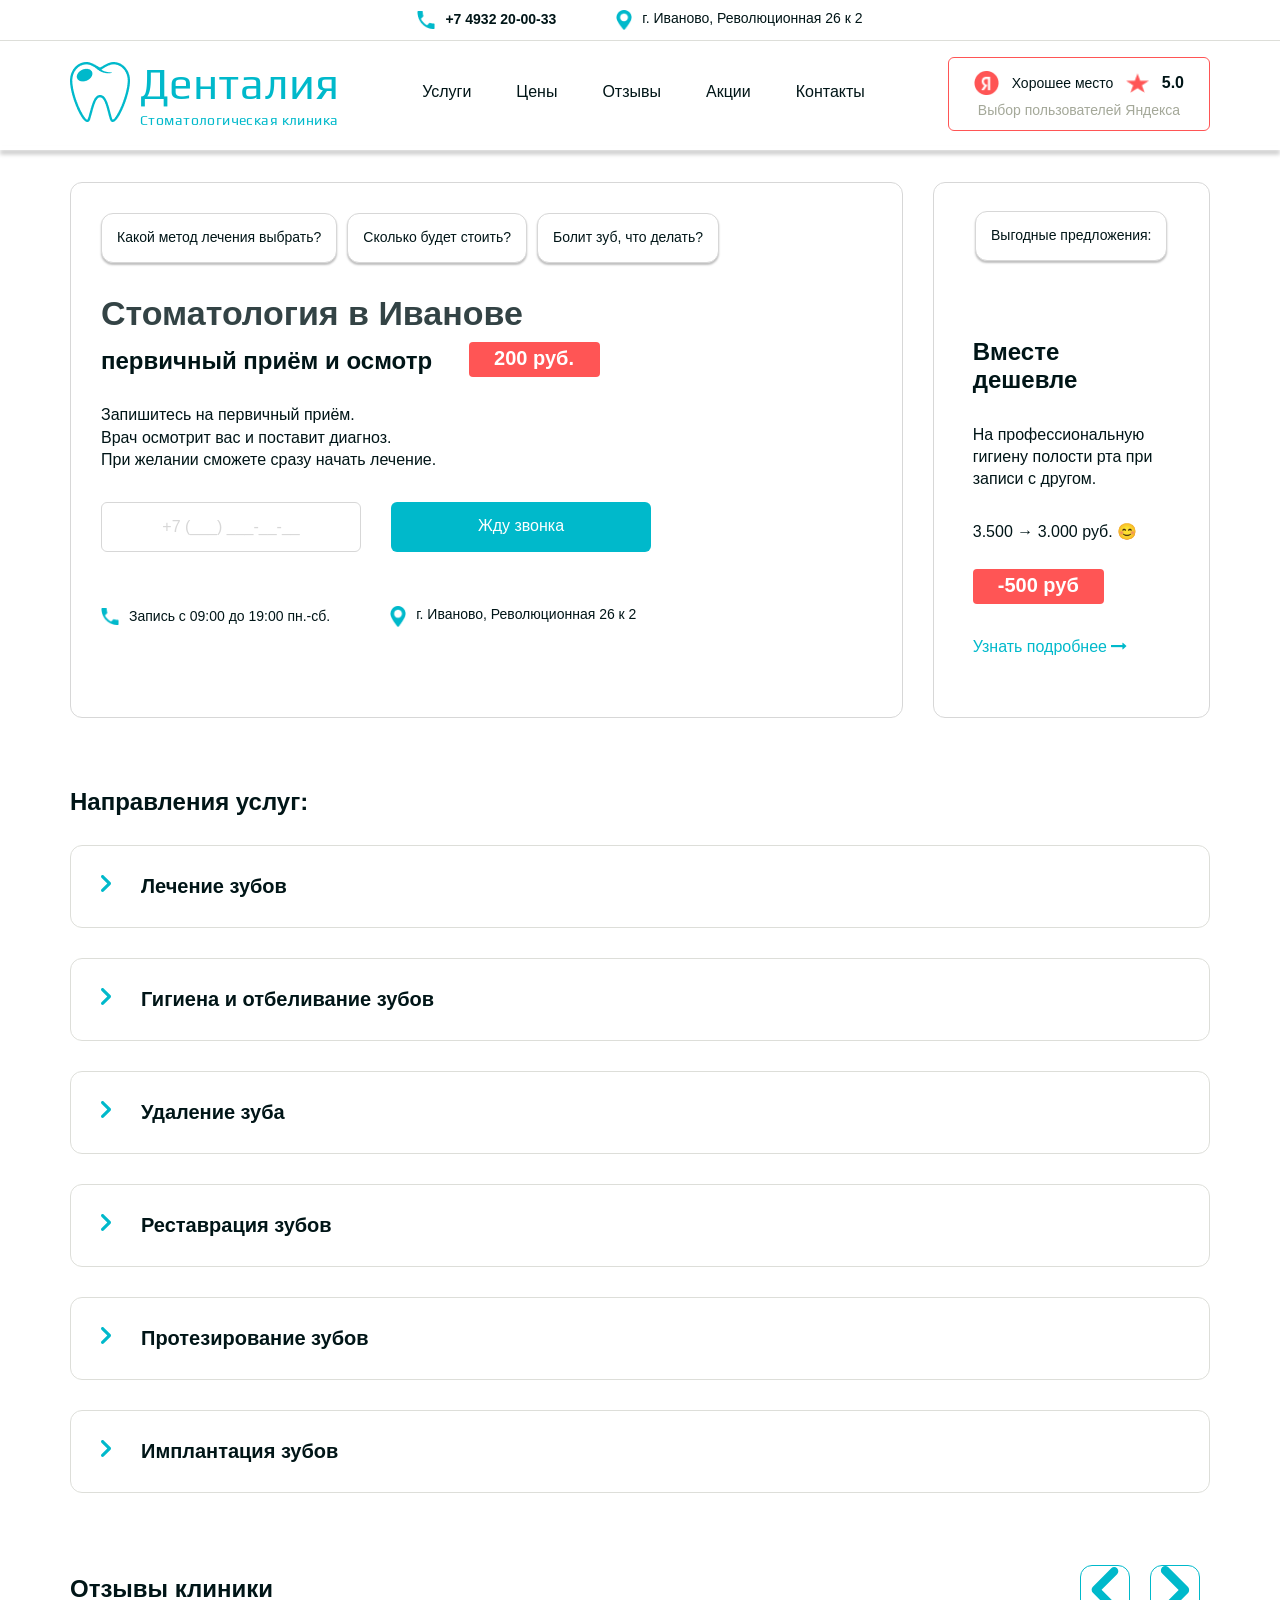
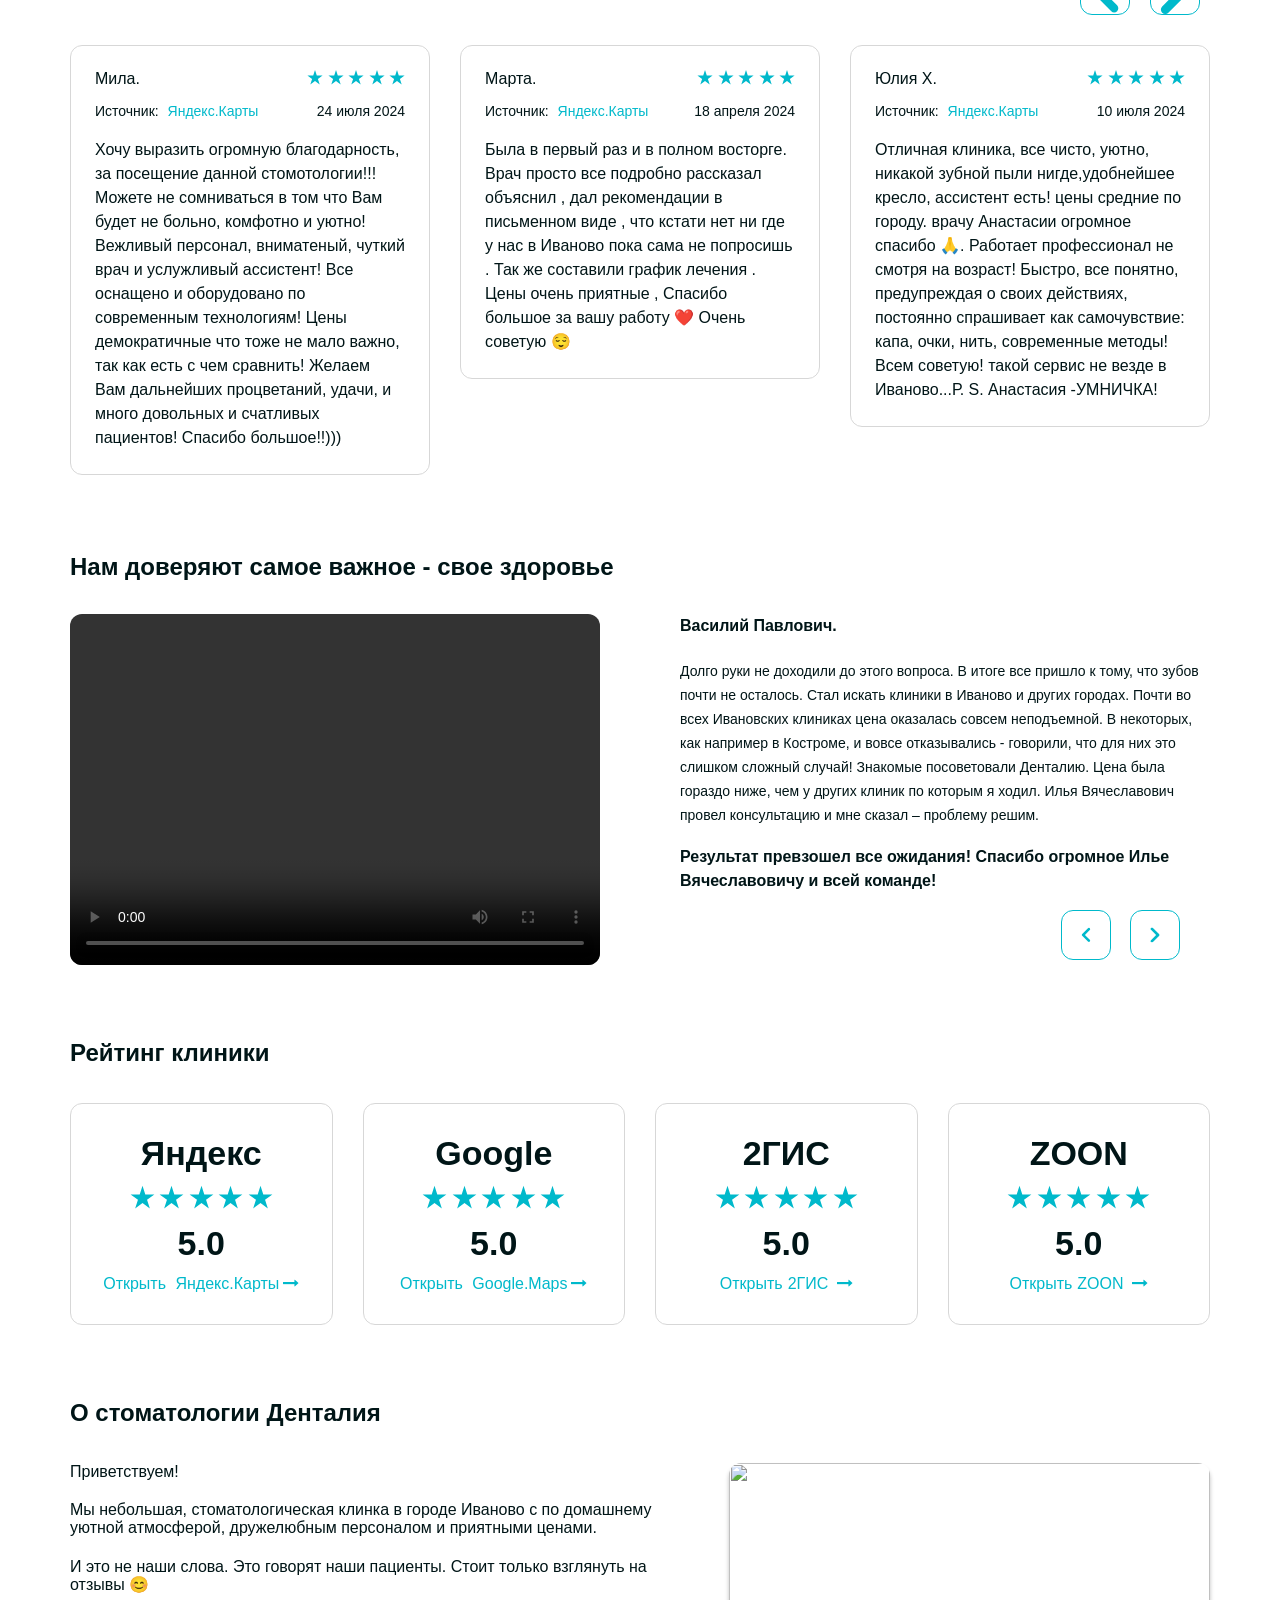
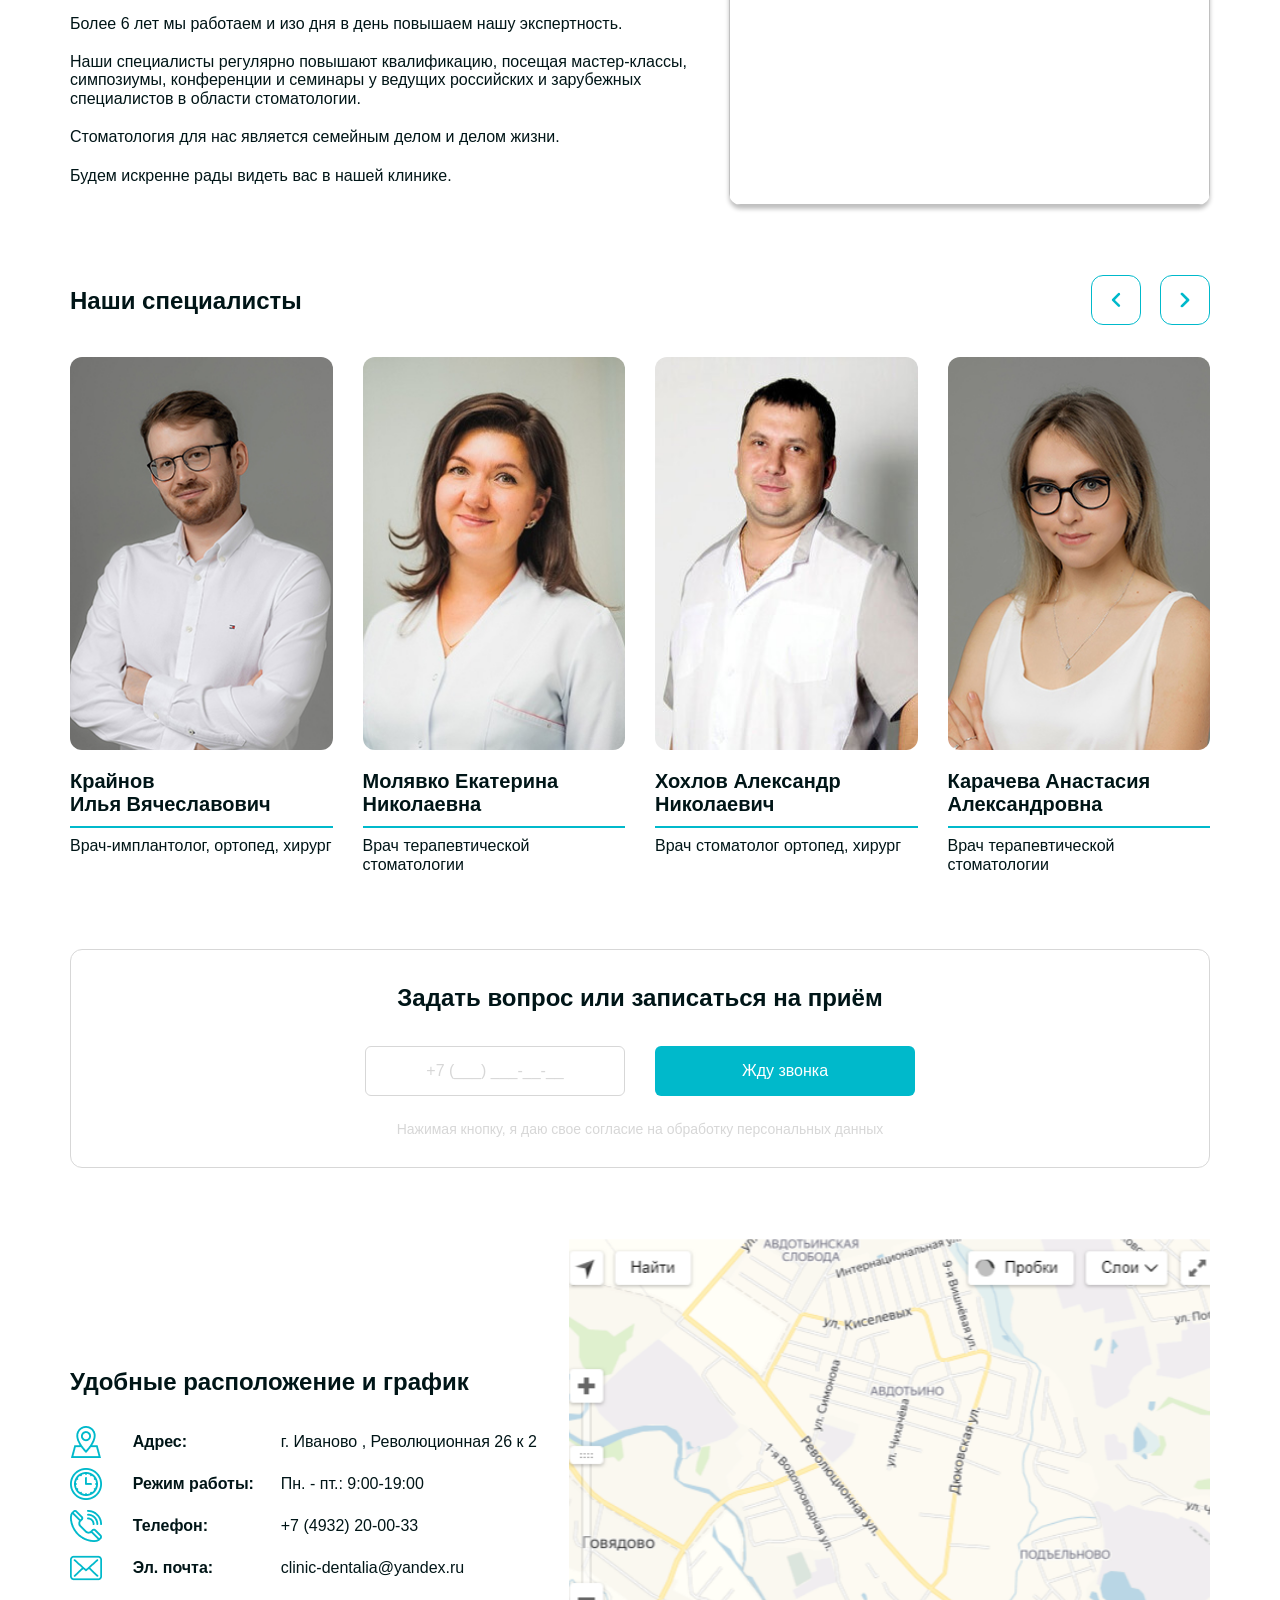
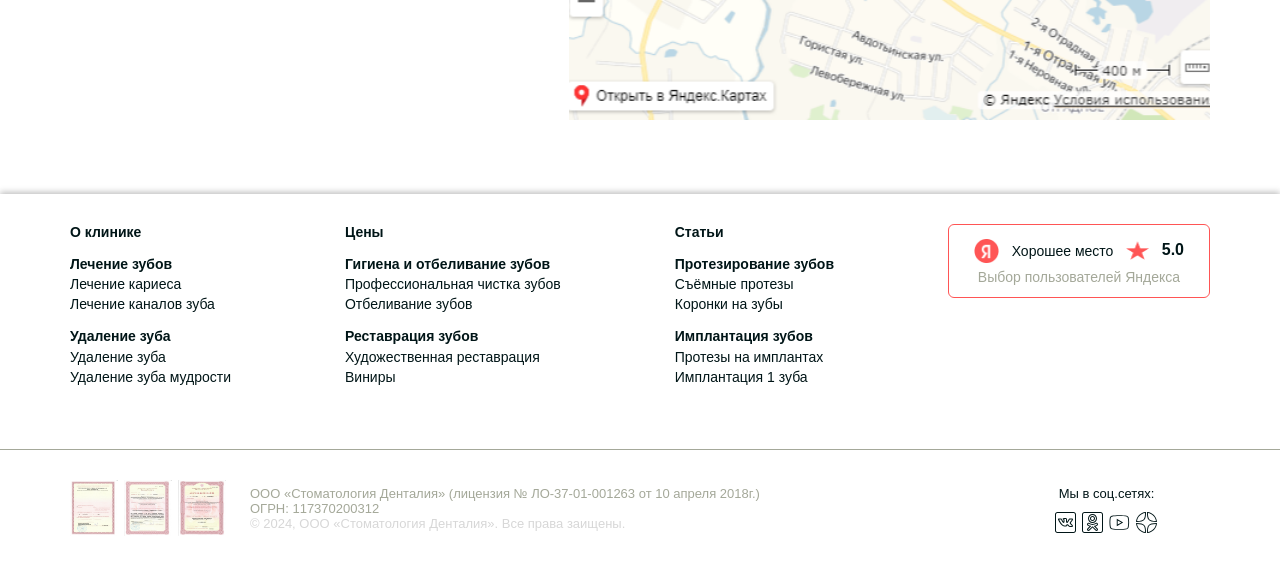
==== index.html @ e0854334 "corrected" ====
<!DOCTYPE html>
<html lang="en">
  <head>
    <meta charset="UTF-8" />
    <meta name="viewport" content="width=device-width, initial-scale=1.0" />    
    <title>Стоматология в Иванове</title>
    <link rel="stylesheet" type="text/css" href="font-awesome-4.7.0/css/font-awesome.min.css">
    <link rel="stylesheet" href="css/normalise.css" />
    <link
      rel="stylesheet" type="text/css"
      href="https://cdn.jsdelivr.net/npm/swiper@9/swiper-bundle.min.css"
    />

    <link rel="stylesheet" href="css/global.css" />
    <link rel="stylesheet" href="css/main.css" />
    <!-- <link rel="stylesheet" href="css/services-main.css" /> -->
    <link rel="stylesheet" href="css/media.css" />
    
    
    <script src="js/inputmask.min.js"></script>
    <script src="https://cdn.jsdelivr.net/npm/swiper@9/swiper-bundle.min.js"></script>
      
  </head>
  <body>
    <header class="header 
    ">
     
        <nav class="nav__header">
          <div class="nav__header-contacts">
            <div class="nav__header-contacts--tel">
              <img src="img/tel_icon.png" alt="" class="nav__header-top-icon-tel">
              <p class="nav__header-contacts--text-tel">+7 4932 20-00-33</p>
            </div>
            <div class="nav__header-contacts--adress">
              <img src="img/adress_icon.png" alt="" class="nav__header-top-icon-addr">
              <p class="nav__header-contacts--text-addr">г. Иваново, Революционная 26 к 2</p>
            </div>            
          </div>
          <div class="linie__gray"></div>
          

          <div class="nav__header-menu">
            <div class="nav__header-logo">
              <a href="index.html" class="header-logo">
              <img src="img/logo.png" alt="" class="nav__header-logo__img">
              </a>
              <div class="nav__header-logo--text">
                <a href="index.html" class="logo__text-title">Денталия</a>
                <a href="" class="logo__text-subtitle">Стоматологическая клиника</a>                
              </div>
            
            </div>
            
            <ul class="nav__header-menu--list">
              <li class="nav__header-menu--item" id="services"><a href="#" class="nav__header-menu--link blank--link">Услуги</a></li>
              <li class="nav__header-menu--item"><a href="ceny.html" class="nav__header-menu--link">Цены</a></li>
              <li class="nav__header-menu--item"><a href="otzyvy.html" class="nav__header-menu--link">Отзывы</a></li>
              <li class="nav__header-menu--item"><a href="akcii.html" class="nav__header-menu--link">Акции</a></li>
              <li class="nav__header-menu--item"><a href="kontakty.html" class="nav__header-menu--link">Контакты</a></li>
            </ul>
            <div class="nav__header-menu--grade">
              <div class="grade__header">
                <img src="img/yandex-icon.png" alt="" class="grade__header-serv">
                <p class="grade__header--text">Хорошее место</p>
                <img src="img/nav__star.png" alt="" class="grade__header-star">
                <span class="grade__header--cifra">5.0</span>
              </div>
              <p class="grade__bottom">Выбор пользователей Яндекса</p>
            </div>
            <div class="nav__header-menu--burger burger">
              <p class="grade__header--text nav__header-menu--burger--text">Меню</p>
              <button class="burger__button btn-reset"><svg width="30" height="20" viewBox="0 0 31 21" fill="none" xmlns="http://www.w3.org/2000/svg">
                <line x1="0.5" y1="3.5" x2="30.5" y2="3.5" stroke="#00B9CB" stroke-width="2"/>
                <line x1="0.5" y1="11.5" x2="30.5" y2="11.5" stroke="#00B9CB" stroke-width="2"/>
                <line x1="0.5" y1="19.5" x2="24.5" y2="19.5" stroke="#00B9CB" stroke-width="2"/>
                </svg>
              </button>
            </div>
            <div class="burger-menu">
              <div class="container">
                <div class="burger-menu__inner ramka">
                  <button class="burger-menu__button btn-reset"></button>
                  <svg class="burger-menu__detail" width="40" height="23" viewBox="0 0 40 23" fill="none" xmlns="http://www.w3.org/2000/svg">
                    <g filter="url(#filter0_d_6098_813)">
                      <path d="M20 8L36 22.1887H4L20 8Z" fill="white" />
                    </g>
                    <defs>
                      <filter id="filter0_d_6098_813" x="0" y="0" width="40" height="22.1887" filterUnits="userSpaceOnUse" color-interpolation-filters="sRGB">
                        <feFlood flood-opacity="0" result="BackgroundImageFix" />
                        <feColorMatrix in="SourceAlpha" type="matrix" values="0 0 0 0 0 0 0 0 0 0 0 0 0 0 0 0 0 0 127 0" result="hardAlpha" />
                        <feOffset dy="-4" />
                        <feGaussianBlur stdDeviation="2" />
                        <feColorMatrix type="matrix" values="0 0 0 0 0.866667 0 0 0 0 0.870588 0 0 0 0 0.85098 0 0 0 1 0" />
                        <feBlend mode="normal" in2="BackgroundImageFix" result="effect1_dropShadow_6098_813" />
                        <feBlend mode="normal" in="SourceGraphic" in2="effect1_dropShadow_6098_813" result="shape" />
                      </filter>
                    </defs>
                  </svg>
                  <button class="burger-menu__cross btn-reset">
                    <img src="img/cross.png" alt="" class="burger-menu__img">
                  </button>
                  
                  <ul class="burger-menu__list">
                    <li class="burger-menu__item burger__title">О клинике:</li>
                    <li class="burger-menu__item"><a href="akcii.html" class="burger-menu__link">Акции</a></li>
                    <li class="burger-menu__item"><a href="ceny.html" class="burger-menu__link">Цены</a></li>
                    <li class="burger-menu__item"><a href="index.html" class="burger-menu__link">Отзывы</a></li>
                    <li class="burger-menu__item"><a href="vrachi.html" class="burger-menu__link">Врачи</a></li>
                    <li class="burger-menu__item"><a href="rassrochka.html" class="burger-menu__link">Рассрочка</a></li>
                    <li class="burger-menu__item"><a href="nalogovyj-vychet.html" class="burger-menu__link">Налоговый вычет</a></li>
                    <li class="burger-menu__item"><a href="blog.html" class="burger-menu__link">Статьи</a></li>
                    <li class="burger-menu__item"><a href="#" class="burger-menu__link">Контакты</a></li>
                  </ul>
                  <ul class="burger-menu__list">
                    <li class="burger-menu__item burger__title">Услуги:</li>
                    <li class="burger-menu__item"><a href="lechenie-zubov.html" class="burger-menu__link">Лечение зубов</a></li>
                    <li class="burger-menu__item"><a href="gigiena-i-otbelivanie-zubov.html" class="burger-menu__link">Гигиена и отбеливание зубов</a></li>
                    <li class="burger-menu__item"><a href="udalenie-zuba.html" class="burger-menu__link">Удаление зуба</a></li>
                    <li class="burger-menu__item"><a href="restavraciya-zubov.html" class="burger-menu__link">Реставрация зубов</a></li>
                    <li class="burger-menu__item"><a href="protezirovanie-zubov.html" class="burger-menu__link">Протезирование зубов</a></li>
                    <li class="burger-menu__item"><a href="implantaciya-zubov.html" class="burger-menu__link">Имплантация зубов</a></li>              
                  </ul>
                </div>
      
              </div>
      
            </div>
          </div>
          <div class="nav__shadow"></div>          
        </nav>
        
    </header>
    <div class="header-link__wrap">      
        <ul class="header-link__menu">
          <li class="header-link__item header-link__item-title">Лечение зубов</li>
          <li class="header-link__item"><a href="lechenie-zubov.html" class="header-link__link">Лечение кариеса</a></li>
          <li class="header-link__item"><a href="lechenie-zubov.html" class="header-link__link">Лечение каналов зуба</a></li>
        </ul>
        <ul class="header-link__menu">
          <li class="header-link__item header-link__item-title">Удаление зуба</li>
          <li class="header-link__item"><a href="lechenie-zubov.html" class="header-link__link">Удаление зуба</a></li>
          <li class="header-link__item"><a href="lechenie-zubov.html" class="header-link__link">Удаление зуба мудрости</a></li>
        </ul>
        <ul class="header-link__menu">
          <li class="header-link__item header-link__item-title">Протезирование зубов</li>
          <li class="header-link__item"><a href="protezirovanie-zubov.html" class="header-link__link">Съемные протезы</a></li>
          <li class="header-link__item"><a href="protezirovanie-zubov.html" class="header-link__link">Коронки на зубы</a></li>
        </ul>
     
        <ul class="header-link__menu">
          <li class="header-link__item header-link__item-title">Гигиена и отбеливание зубов</li>
          <li class="header-link__item"><a href="gigiena-i-otbelivanie-zubov.html" class="header-link__link">Профессиональная чистка зубов</a></li>
          <li class="header-link__item"><a href="gigiena-i-otbelivanie-zubov.html" class="header-link__link">Отбеливание зубов</a></li>
        </ul>
        <ul class="header-link__menu">
          <li class="header-link__item header-link__item-title">Реставрация зубов</li>
          <li class="header-link__item"><a href="restavraciya-zubov.html" class="header-link__link">Художественная реставрация зубов</a></li>
          <li class="header-link__item"><a href="restavraciya-zubov.html" class="header-link__link">Виниры</a></li>
        </ul>
        <ul class="header-link__menu">
          <li class="header-link__item header-link__item-title">Имплантация зубов</li>
          <li class="header-link__item"><a href="implantaciya-zubov.html" class="header-link__link">Протезы на имплантах</a></li>
          <li class="header-link__item"><a href="implantaciya-zubov.html" class="header-link__link">Имплант 1 зуба</a></li>
        </ul>
        <div class="header__link__poligon-wrap">
          <svg class="header-link--poligon" width="62" height="24" viewBox="0 0 70 32" fill="none" xmlns="http://www.w3.org/2000/svg">
            <g filter="url(#filter0_d_5931_4396)">
              <path d="M35 8L66 32H4L35 8Z" fill="white" />
            </g>
            <defs>
              <filter id="filter0_d_5931_4396" x="0" y="0" width="70" height="32" filterUnits="userSpaceOnUse" color-interpolation-filters="sRGB">
                <feFlood flood-opacity="0" result="BackgroundImageFix" />
                <feColorMatrix in="SourceAlpha" type="matrix" values="0 0 0 0 0 0 0 0 0 0 0 0 0 0 0 0 0 0 127 0" result="hardAlpha" />
                <feOffset dy="-4" />
                <feGaussianBlur stdDeviation="2" />
                <feComposite in2="hardAlpha" operator="out" />
                <feColorMatrix type="matrix" values="0 0 0 0 0.866667 0 0 0 0 0.870588 0 0 0 0 0.85098 0 0 0 1 0" />
                <feBlend mode="normal" in2="BackgroundImageFix" result="effect1_dropShadow_5931_4396" />
                <feBlend mode="normal" in="SourceGraphic" in2="effect1_dropShadow_5931_4396" result="shape" />
              </filter>
            </defs>
          </svg>
        </div>
    </div>
    <div class="thanks__popup">
      <div class="thanks__popup-inner">
        <div class="thanks__popup-main">
          <h4 class="thanks__popup-title">Заявка принята. Спасибо, что обратились к нам!</h4>
          <p class="thanks__popup-text">Позвоним вам в течение 10 минут в рабочее время (c 09:00 до 19:00 пн.-сб.)</p>
          <button class="thanks__popup-button btn-reset"></button>
          
        </div>

      </div>

    </div>
    <main class="main">
      <section class="hero">
        <div class="container">
          <div class="hero__inner">
            <div class="hero__inner-left ramka">
              <div class="hero__ramka">
                <div class="hero__ramka-item">Какой метод лечения выбрать?</div>
                <div class="hero__ramka-item">Сколько будет стоить?</div>
                <div class="hero__ramka-item">Болит зуб, что делать?</div>
              </div>
              <h1 class="hero__title">Стоматология в Иванове</h1>
              <h2 class="hero__subtitle hero__subtitle-main">первичный приём и осмотр</h2>
              <div class="sale">200 руб.</div>
              <p class="hero__text">Запишитесь на первичный приём.</p>
              <p class="hero__text">Врач осмотрит вас и поставит диагноз.</p>
              <p class="hero__text">При желании сможете сразу начать лечение.</p>
              <form  class="form" id="form1" autocomplete="off">
                <div class="form__hero">
                  <div class="input__wrap">
                    <input class="form__input tel" type="tel" name="tel" id="tel1" placeholder="+7 (___) ___-__-__" autocomplete="off">

                  </div>
                 
                <button class="hero__button button btn-reset btn1">Жду звонка</button>

                </div>
                
              </form>              
              <div class="hero__contacts">
                <div class="hero__contacts--tel">
                  <img src="img/tel_icon.png" alt="" class="nav__header-top-icon-tel">
                  <p class="nav__header-contacts--text-addr">Запись c 09:00 до 19:00 пн.-сб.</p>
                </div>
                <div class="hero__contacts--address">
                  <img src="img/adress_icon.png" alt="" class="nav__header-top-icon-addr">
                  <p class="nav__header-contacts--text-addr">г. Иваново, Революционная 26 к 2</p>
                </div>            
              </div>
    
            </div>
            <div class="hero__inner-right">
              <div class="hero__ramka-item hero__inner-right-item">Выгодные предложения:</div>
              <div class="right-wrap">
                <h2 class="hero__subtitle">Вместе <br> дешевле</h2>
              <p class="hero__text hero__inner-right-text">На профессиональную гигиену полости рта при записи с другом.</p>
              <p class="hero__text">3.500 → 3.000 руб. &#128522;</p>
              <div class="sale hero__inner-right-sale">-500 руб</div>
              <div class="hero__text-link">
              <a href="akcii.html" class="hero__link">Узнать подробнее</a><i class="fa fa-long-arrow-right" aria-hidden="true"></i>

              </div>
              </div>
            </div>
            <div class="hover-menu">              
                <div class="hover-menu__inner">
                  <svg class="hover-menu__svg" width="70" height="32" viewBox="0 0 70 32" fill="none" xmlns="http://www.w3.org/2000/svg">
                    <g filter="url(#filter0_d_6130_4388)">
                      <path d="M35 8L66 32H4L35 8Z" fill="white" />
                    </g>
                    <defs>
                      <filter id="filter0_d_6130_4388" x="0" y="0" width="70" height="32" filterUnits="userSpaceOnUse" color-interpolation-filters="sRGB">
                        <feFlood flood-opacity="0" result="BackgroundImageFix" />
                        <feColorMatrix in="SourceAlpha" type="matrix" values="0 0 0 0 0 0 0 0 0 0 0 0 0 0 0 0 0 0 127 0" result="hardAlpha" />
                        <feOffset dy="-4" />
                        <feGaussianBlur stdDeviation="2" />
                        <feComposite in2="hardAlpha" operator="out" />
                        <feColorMatrix type="matrix" values="0 0 0 0 0.866667 0 0 0 0 0.870588 0 0 0 0 0.85098 0 0 0 1 0" />
                        <feBlend mode="normal" in2="BackgroundImageFix" result="effect1_dropShadow_6130_4388" />
                        <feBlend mode="normal" in="SourceGraphic" in2="effect1_dropShadow_6130_4388" result="shape" />
                      </filter>
                    </defs>
                  </svg>
                  <button class="hover-menu__cross btn-reset">
                    <!-- <img src="img/cross.png" alt="" class="hover-menu__img"> -->
                  </button>
                  
                  <div class="hover-menu__cards">
                    <div class="hover-menu__card">
                      <ul class="hover-menu__list">
                        <li class="hover-menu__item hover-item__title"><a href="lechenie-zubov.html" class="hover-menu__link">Лечение зубов</a></li>
                        <li class="hover-menu__item "><a href="lechenie-zubov.html" class="hover-menu__link">Лечение кариеса</a></li>
                        <li class="hover-menu__item "><a href="lechenie-zubov.html" class="hover-menu__link">Лечение каналов зуба</a></li>
                      </ul>
                    </div>
                    <div class="hover-menu__card">
                      <ul class="hover-menu__list">
                        <li class="hover-menu__item hover-item__title"><a href="udalenie-zuba.html" class="hover-menu__link">Удаление зуба</a></li>
                        <li class="hover-menu__item"><a href="udalenie-zuba.html" class="hover-menu__link">Удаление зуба</a></li>
                        <li class="hover-menu__item"><a href="udalenie-zuba.html" class="hover-menu__link">Удаление зуба мудрости</a></li>
                      </ul>
                    </div>
                    <div class="hover-menu__card">
                      <ul class="hover-menu__list">
                        <li class="hover-menu__item hover-item__title"><a href="protezirovanie-zubov.html" class="hover-menu__link">Протезирование зубов</a></li>
                        <li class="hover-menu__item"><a href="protezirovanie-zubov.html" class="hover-menu__link">Съемные протезы</a></li>
                        <li class="hover-menu__item"><a href="protezirovanie-zubov.html" class="hover-menu__link">Коронки на зубы</a></li>
                      </ul>
                    </div>
                    <div class="hover-menu__card">
                      <ul class="hover-menu__list">
                        <li class="hover-menu__item hover-item__title"><a href="gigiena-i-otbelivanie-zubov.html" class="hover-menu__link">Гигиена и отбеливание зубов</a></li>
                        <li class="hover-menu__item"><a href="gigiena-i-otbelivanie-zubov.html" class="hover-menu__link">Профессиональная чистка зубов</a></li>
                        <li class="hover-menu__item"><a href="gigiena-i-otbelivanie-zubov.html" class="hover-menu__link">Отбеливание зубов</a></li>
                      </ul>
                    </div>
                    <div class="hover-menu__card">
                      <ul class="hover-menu__list">
                        <li class="hover-menu__item hover-item__title"><a href="restavraciya-zubov.html" class="hover-menu__link">Реставрация зубов</a></li>
                        <li class="hover-menu__item"><a href="restavraciya-zubov.html" class="hover-menu__link">Художественная реставрация зубов</a></li>
                        <li class="hover-menu__item"><a href="restavraciya-zubov.html" class="hover-menu__link">Виниры</a></li>
                      </ul>
                    </div>
                    <div class="hover-menu__card">
                      <ul class="hover-menu__list">
                        <li class="hover-menu__item hover-item__title"><a href="implantaciya-zubov.html" class="hover-menu__link">Имплантация зубов</a></li>
                        <li class="hover-menu__item"><a href="implantaciya-zubov.html" class="hover-menu__link">Протезы на имплантах</a></li>
                        <li class="hover-menu__item"><a href="implantaciya-zubov.html" class="hover-menu__link">Имплант 1 зуба</a></li>
                      </ul>
                    </div>
      
                  </div>
                </div>
              
            </div>
          </div>
          
        </div>
      </section> 
      <section class="services" id="services-dentalia">
        <div class="container">
          <h2 class="hero__subtitle">Направления услуг:</h2>
        <div class="services__accordion ">
          <a href="lechenie-zubov.html" class="ramka-services services__accordion-item ">
            
              <svg width="10" height="17" viewBox="0 0 10 17" fill="none" xmlns="http://www.w3.org/2000/svg">
                <path d="M9.54551 9.65228L2.65123 16.5474C2.04326 17.1556 1.05793 17.1526 0.452962 16.5414C-0.15201 15.9302 -0.149015 14.9396 0.458952 14.3313L6.28704 8.50208L0.458952 2.67282C-0.149015 2.0646 -0.15201 1.07399 0.452962 0.462763C1.05793 -0.148466 2.04326 -0.151478 2.65123 0.456741L9.54251 7.35189C9.85997 7.66804 10.0097 8.08657 9.99774 8.50509C10.0127 8.9176 9.85997 9.33612 9.54551 9.65228Z" fill="#00B9CB" />
              </svg>           
            
            <span  class="services__accordion-item--link">Лечение зубов</span>
          </a>
          <a href="gigiena-i-otbelivanie-zubov.html" class="ramka-services services__accordion-item ">
            
              <svg width="10" height="17" viewBox="0 0 10 17" fill="none" xmlns="http://www.w3.org/2000/svg">
                <path d="M9.54551 9.65228L2.65123 16.5474C2.04326 17.1556 1.05793 17.1526 0.452962 16.5414C-0.15201 15.9302 -0.149015 14.9396 0.458952 14.3313L6.28704 8.50208L0.458952 2.67282C-0.149015 2.0646 -0.15201 1.07399 0.452962 0.462763C1.05793 -0.148466 2.04326 -0.151478 2.65123 0.456741L9.54251 7.35189C9.85997 7.66804 10.0097 8.08657 9.99774 8.50509C10.0127 8.9176 9.85997 9.33612 9.54551 9.65228Z" fill="#00B9CB" />
              </svg>           
            
            <span class="services__accordion-item--link">Гигиена и отбеливание зубов</span>
          </a>
          <a href="udalenie-zuba.html" class="ramka-services services__accordion-item ">
            
              <svg width="10" height="17" viewBox="0 0 10 17" fill="none" xmlns="http://www.w3.org/2000/svg">
                <path d="M9.54551 9.65228L2.65123 16.5474C2.04326 17.1556 1.05793 17.1526 0.452962 16.5414C-0.15201 15.9302 -0.149015 14.9396 0.458952 14.3313L6.28704 8.50208L0.458952 2.67282C-0.149015 2.0646 -0.15201 1.07399 0.452962 0.462763C1.05793 -0.148466 2.04326 -0.151478 2.65123 0.456741L9.54251 7.35189C9.85997 7.66804 10.0097 8.08657 9.99774 8.50509C10.0127 8.9176 9.85997 9.33612 9.54551 9.65228Z" fill="#00B9CB" />
              </svg>          
           
            <span  class="services__accordion-item--link">Удаление зуба</span>
          </a>
          <a href="restavraciya-zubov.html" class="ramka-services services__accordion-item ">
            
              <svg width="10" height="17" viewBox="0 0 10 17" fill="none" xmlns="http://www.w3.org/2000/svg">
                <path d="M9.54551 9.65228L2.65123 16.5474C2.04326 17.1556 1.05793 17.1526 0.452962 16.5414C-0.15201 15.9302 -0.149015 14.9396 0.458952 14.3313L6.28704 8.50208L0.458952 2.67282C-0.149015 2.0646 -0.15201 1.07399 0.452962 0.462763C1.05793 -0.148466 2.04326 -0.151478 2.65123 0.456741L9.54251 7.35189C9.85997 7.66804 10.0097 8.08657 9.99774 8.50509C10.0127 8.9176 9.85997 9.33612 9.54551 9.65228Z" fill="#00B9CB" />
              </svg>            
           
            <span class="services__accordion-item--link">Реставрация зубов</span>
            
          </a>
          <a href="protezirovanie-zubov.html" class="ramka-services services__accordion-item ">
            
              <svg width="10" height="17" viewBox="0 0 10 17" fill="none" xmlns="http://www.w3.org/2000/svg">
                <path d="M9.54551 9.65228L2.65123 16.5474C2.04326 17.1556 1.05793 17.1526 0.452962 16.5414C-0.15201 15.9302 -0.149015 14.9396 0.458952 14.3313L6.28704 8.50208L0.458952 2.67282C-0.149015 2.0646 -0.15201 1.07399 0.452962 0.462763C1.05793 -0.148466 2.04326 -0.151478 2.65123 0.456741L9.54251 7.35189C9.85997 7.66804 10.0097 8.08657 9.99774 8.50509C10.0127 8.9176 9.85997 9.33612 9.54551 9.65228Z" fill="#00B9CB" />
              </svg>            
            
            <span class="services__accordion-item--link">Протезирование зубов</span>
          </a>
          <a href="implantaciya-zubov.html" class="ramka-services services__accordion-item ">
           
              <svg width="10" height="17" viewBox="0 0 10 17" fill="none" xmlns="http://www.w3.org/2000/svg">
                <path d="M9.54551 9.65228L2.65123 16.5474C2.04326 17.1556 1.05793 17.1526 0.452962 16.5414C-0.15201 15.9302 -0.149015 14.9396 0.458952 14.3313L6.28704 8.50208L0.458952 2.67282C-0.149015 2.0646 -0.15201 1.07399 0.452962 0.462763C1.05793 -0.148466 2.04326 -0.151478 2.65123 0.456741L9.54251 7.35189C9.85997 7.66804 10.0097 8.08657 9.99774 8.50509C10.0127 8.9176 9.85997 9.33612 9.54551 9.65228Z" fill="#00B9CB" />
              </svg>
            
            <span class="services__accordion-item--link">Имплантация зубов</span>
          </a>

        </div>

        </div>
        
      </section>
      <section class="reviews" id="reviews-dentalia">
        <div class="container">
            <div class="reviews__inner">
            <div class="swiper swiper1">
              <div class="reviews__top"> 
                <h2 class="reviews__top--title title">Отзывы клиники</h2>
                <div class="button-box">
                  <div class="swiper-button-prev reviews__button">
                    <svg width="10" height="15" viewBox="0 0 10 15" fill="none" xmlns="http://www.w3.org/2000/svg">
                      <path d="M1.21234 8.37486L6.95758 14.1208C7.46422 14.6277 8.28532 14.6252 8.78946 14.1158C9.29361 13.6064 9.29111 12.7809 8.78447 12.2741L3.92773 7.41637L8.78447 2.55865C9.29111 2.0518 9.29361 1.22629 8.78946 0.716936C8.28532 0.207579 7.46422 0.205069 6.95758 0.711917L1.21484 6.45787C0.950289 6.72133 0.8255 7.0701 0.835484 7.41888C0.823005 7.76263 0.950289 8.1114 1.21234 8.37486Z" fill="#00B9CB"/>
                      </svg>
                  </div>
                  <div class="swiper-button-next reviews__button">
                    <svg width="10" height="15" viewBox="0 0 10 17" fill="none" xmlns="http://www.w3.org/2000/svg">
                      <path d="M9.54551 9.65228L2.65123 16.5474C2.04326 17.1556 1.05793 17.1526 0.452962 16.5414C-0.15201 15.9302 -0.149015 14.9396 0.458952 14.3313L6.28704 8.50208L0.458952 2.67282C-0.149015 2.0646 -0.15201 1.07399 0.452962 0.462763C1.05793 -0.148466 2.04326 -0.151478 2.65123 0.456741L9.54251 7.35189C9.85997 7.66804 10.0097 8.08657 9.99774 8.50509C10.0127 8.9176 9.85997 9.33612 9.54551 9.65228Z" fill="#00B9CB" />
                    </svg>
                  </div>
                </div>
              </div>
              <div class="reviews__top--grade">
                <div class="grade__header reviews-grade__header">
                  <img src="img/yandex-icon.png" alt="" class="grade__header-serv">
                  <p class="grade__header--text">Хорошее место</p>
                  <img src="img/nav__star.png" alt="" class="grade__header-star">
                  <span class="grade__header--cifra">5.0</span>
                </div>
                <p class="grade__bottom">Выбор пользователей Яндекса</p>
              </div>
                <div class="swiper-wrapper">
                  <div class="swiper-slide">
                    <div class="reviews__bottom-card ramka ">
                      <a href="https://yandex.ru/maps/org/dentaliya/46609158066/?ll=40.920160%2C57.034715&z=15" class="reviews__bottom-card-inner" target="_blank">
                        <div class="reviews__bottom-card--top">
                          <span href="#" class="reviews__bottom-card--name">Мила.</span>
                          <div class="reviews__bottom-card--stars">
                            <svg width="16" height="15" viewBox="0 0 16 15" fill="none" xmlns="http://www.w3.org/2000/svg">
                              <path d="M8 0L9.79611 5.52786H15.6085L10.9062 8.94427L12.7023 14.4721L8 11.0557L3.29772 14.4721L5.09383 8.94427L0.391548 5.52786H6.20389L8 0Z" fill="#00B9CB"/>
                          </svg>
                          <svg width="16" height="15" viewBox="0 0 16 15" fill="none" xmlns="http://www.w3.org/2000/svg">
                              <path d="M8 0L9.79611 5.52786H15.6085L10.9062 8.94427L12.7023 14.4721L8 11.0557L3.29772 14.4721L5.09383 8.94427L0.391548 5.52786H6.20389L8 0Z" fill="#00B9CB"/>
                          </svg>
                          <svg width="16" height="15" viewBox="0 0 16 15" fill="none" xmlns="http://www.w3.org/2000/svg">
                              <path d="M8 0L9.79611 5.52786H15.6085L10.9062 8.94427L12.7023 14.4721L8 11.0557L3.29772 14.4721L5.09383 8.94427L0.391548 5.52786H6.20389L8 0Z" fill="#00B9CB"/>
                          </svg>
                          <svg width="16" height="15" viewBox="0 0 16 15" fill="none" xmlns="http://www.w3.org/2000/svg">
                              <path d="M8 0L9.79611 5.52786H15.6085L10.9062 8.94427L12.7023 14.4721L8 11.0557L3.29772 14.4721L5.09383 8.94427L0.391548 5.52786H6.20389L8 0Z" fill="#00B9CB"/>
                          </svg>
                          <svg width="16" height="15" viewBox="0 0 16 15" fill="none" xmlns="http://www.w3.org/2000/svg">
                              <path d="M8 0L9.79611 5.52786H15.6085L10.9062 8.94427L12.7023 14.4721L8 11.0557L3.29772 14.4721L5.09383 8.94427L0.391548 5.52786H6.20389L8 0Z" fill="#00B9CB"/>
                          </svg>
                          </div>
                        </div>                        
                       
                          
                                            
                        <div class="reviews__bottom-card--middle" ><p class="reviews__bottom-card--middle-text ">Источник: <span class="reviews__bottom-card--link">Яндекс.Карты</span></p><p class="reviews__bottom-card--middle-text ">24 июля 2024</p> </div>
                       
                        <p class="reviews__bottom-card--text"> Хочу выразить огромную благодарность, за посещение данной стомотологии!!! Можете не сомниваться в том что Вам будет не больно, комфотно и уютно!Вежливый персонал, вниматеный, чуткий врач и услужливый ассистент! Все оснащено и оборудовано по современным технологиям! Цены демократичные что тоже не мало важно, так как есть с чем сравнить! Желаем Вам дальнейших процветаний, удачи, и много довольных и счатливых пациентов! Спасибо большое!!)))
                        </p>
                      </a>                      
                    </div>
                  </div>
                  <div class="swiper-slide">
                    <div class="reviews__bottom-card ramka ">
                      <a href="https://yandex.ru/maps/org/dentaliya/46609158066/?ll=40.920160%2C57.034715&z=15" class="reviews__bottom-card-inner" target="_blank">
                        <div class="reviews__bottom-card--top">
                          <span href="#" class="reviews__bottom-card--name">Марта.</span>
                          <div class="reviews__bottom-card--stars">
                            <svg width="16" height="15" viewBox="0 0 16 15" fill="none" xmlns="http://www.w3.org/2000/svg">
                              <path d="M8 0L9.79611 5.52786H15.6085L10.9062 8.94427L12.7023 14.4721L8 11.0557L3.29772 14.4721L5.09383 8.94427L0.391548 5.52786H6.20389L8 0Z" fill="#00B9CB"/>
                          </svg>
                          <svg width="16" height="15" viewBox="0 0 16 15" fill="none" xmlns="http://www.w3.org/2000/svg">
                              <path d="M8 0L9.79611 5.52786H15.6085L10.9062 8.94427L12.7023 14.4721L8 11.0557L3.29772 14.4721L5.09383 8.94427L0.391548 5.52786H6.20389L8 0Z" fill="#00B9CB"/>
                          </svg>
                          <svg width="16" height="15" viewBox="0 0 16 15" fill="none" xmlns="http://www.w3.org/2000/svg">
                              <path d="M8 0L9.79611 5.52786H15.6085L10.9062 8.94427L12.7023 14.4721L8 11.0557L3.29772 14.4721L5.09383 8.94427L0.391548 5.52786H6.20389L8 0Z" fill="#00B9CB"/>
                          </svg>
                          <svg width="16" height="15" viewBox="0 0 16 15" fill="none" xmlns="http://www.w3.org/2000/svg">
                              <path d="M8 0L9.79611 5.52786H15.6085L10.9062 8.94427L12.7023 14.4721L8 11.0557L3.29772 14.4721L5.09383 8.94427L0.391548 5.52786H6.20389L8 0Z" fill="#00B9CB"/>
                          </svg>
                          <svg width="16" height="15" viewBox="0 0 16 15" fill="none" xmlns="http://www.w3.org/2000/svg">
                              <path d="M8 0L9.79611 5.52786H15.6085L10.9062 8.94427L12.7023 14.4721L8 11.0557L3.29772 14.4721L5.09383 8.94427L0.391548 5.52786H6.20389L8 0Z" fill="#00B9CB"/>
                          </svg>
                          </div>
                        </div>                        
                       
                          
                                            
                        <div class="reviews__bottom-card--middle" ><p class="reviews__bottom-card--middle-text ">Источник: <span class="reviews__bottom-card--link">Яндекс.Карты</span></p><p class="reviews__bottom-card--middle-text ">18 апреля 2024</p> </div>
                       
                        <p class="reviews__bottom-card--text"> Была в первый раз и в полном восторге. Врач просто все подробно рассказал объяснил , дал рекомендации в письменном виде , что кстати нет ни где у нас в Иваново пока сама не попросишь . Так же составили график лечения . Цены очень приятные , Спасибо большое за вашу работу ❤️  Очень советую 😌
                        </p>
                      </a>                      
                    </div>                  
                  </div>                  
                  <div class="swiper-slide">
                    <div class="reviews__bottom-card ramka ">
                      <a href="https://yandex.ru/maps/org/dentaliya/46609158066/?ll=40.920160%2C57.034715&z=15" class="reviews__bottom-card-inner" target="_blank">
                        <div class="reviews__bottom-card--top">
                          <span href="#" class="reviews__bottom-card--name">Юлия Х.</span>
                          <div class="reviews__bottom-card--stars">
                            <svg width="16" height="15" viewBox="0 0 16 15" fill="none" xmlns="http://www.w3.org/2000/svg">
                              <path d="M8 0L9.79611 5.52786H15.6085L10.9062 8.94427L12.7023 14.4721L8 11.0557L3.29772 14.4721L5.09383 8.94427L0.391548 5.52786H6.20389L8 0Z" fill="#00B9CB"/>
                          </svg>
                          <svg width="16" height="15" viewBox="0 0 16 15" fill="none" xmlns="http://www.w3.org/2000/svg">
                              <path d="M8 0L9.79611 5.52786H15.6085L10.9062 8.94427L12.7023 14.4721L8 11.0557L3.29772 14.4721L5.09383 8.94427L0.391548 5.52786H6.20389L8 0Z" fill="#00B9CB"/>
                          </svg>
                          <svg width="16" height="15" viewBox="0 0 16 15" fill="none" xmlns="http://www.w3.org/2000/svg">
                              <path d="M8 0L9.79611 5.52786H15.6085L10.9062 8.94427L12.7023 14.4721L8 11.0557L3.29772 14.4721L5.09383 8.94427L0.391548 5.52786H6.20389L8 0Z" fill="#00B9CB"/>
                          </svg>
                          <svg width="16" height="15" viewBox="0 0 16 15" fill="none" xmlns="http://www.w3.org/2000/svg">
                              <path d="M8 0L9.79611 5.52786H15.6085L10.9062 8.94427L12.7023 14.4721L8 11.0557L3.29772 14.4721L5.09383 8.94427L0.391548 5.52786H6.20389L8 0Z" fill="#00B9CB"/>
                          </svg>
                          <svg width="16" height="15" viewBox="0 0 16 15" fill="none" xmlns="http://www.w3.org/2000/svg">
                              <path d="M8 0L9.79611 5.52786H15.6085L10.9062 8.94427L12.7023 14.4721L8 11.0557L3.29772 14.4721L5.09383 8.94427L0.391548 5.52786H6.20389L8 0Z" fill="#00B9CB"/>
                          </svg>
                          </div>
                        </div>                        
                       
                          
                                            
                        <div class="reviews__bottom-card--middle" ><p class="reviews__bottom-card--middle-text ">Источник: <span class="reviews__bottom-card--link">Яндекс.Карты</span></p><p class="reviews__bottom-card--middle-text ">10 июля 2024</p> </div>
                       
                        <p class="reviews__bottom-card--text"> Отличная клиника, все чисто, уютно, никакой зубной пыли нигде,удобнейшее кресло, ассистент есть! цены средние по городу. врачу Анастасии огромное спасибо 🙏. Работает профессионал не смотря на возраст! Быстро, все понятно, предупреждая о своих действиях, постоянно спрашивает как самочувствие: капа, очки, нить, современные методы! Всем советую! такой сервис не везде в Иваново...Р. S. Анастасия -УМНИЧКА!

                        </p>
                      </a>                      
                    </div>
                  </div>
                  <div class="swiper-slide">
                    <div class="reviews__bottom-card ramka ">
                      <a href="https://yandex.ru/maps/org/dentaliya/46609158066/?ll=40.920160%2C57.034715&z=15" class="reviews__bottom-card-inner" target="_blank">
                        <div class="reviews__bottom-card--top">
                          <span href="#" class="reviews__bottom-card--name">Валентина</span>
                          <div class="reviews__bottom-card--stars">
                            <svg width="16" height="15" viewBox="0 0 16 15" fill="none" xmlns="http://www.w3.org/2000/svg">
                              <path d="M8 0L9.79611 5.52786H15.6085L10.9062 8.94427L12.7023 14.4721L8 11.0557L3.29772 14.4721L5.09383 8.94427L0.391548 5.52786H6.20389L8 0Z" fill="#00B9CB"/>
                          </svg>
                          <svg width="16" height="15" viewBox="0 0 16 15" fill="none" xmlns="http://www.w3.org/2000/svg">
                              <path d="M8 0L9.79611 5.52786H15.6085L10.9062 8.94427L12.7023 14.4721L8 11.0557L3.29772 14.4721L5.09383 8.94427L0.391548 5.52786H6.20389L8 0Z" fill="#00B9CB"/>
                          </svg>
                          <svg width="16" height="15" viewBox="0 0 16 15" fill="none" xmlns="http://www.w3.org/2000/svg">
                              <path d="M8 0L9.79611 5.52786H15.6085L10.9062 8.94427L12.7023 14.4721L8 11.0557L3.29772 14.4721L5.09383 8.94427L0.391548 5.52786H6.20389L8 0Z" fill="#00B9CB"/>
                          </svg>
                          <svg width="16" height="15" viewBox="0 0 16 15" fill="none" xmlns="http://www.w3.org/2000/svg">
                              <path d="M8 0L9.79611 5.52786H15.6085L10.9062 8.94427L12.7023 14.4721L8 11.0557L3.29772 14.4721L5.09383 8.94427L0.391548 5.52786H6.20389L8 0Z" fill="#00B9CB"/>
                          </svg>
                          <svg width="16" height="15" viewBox="0 0 16 15" fill="none" xmlns="http://www.w3.org/2000/svg">
                              <path d="M8 0L9.79611 5.52786H15.6085L10.9062 8.94427L12.7023 14.4721L8 11.0557L3.29772 14.4721L5.09383 8.94427L0.391548 5.52786H6.20389L8 0Z" fill="#00B9CB"/>
                          </svg>
                          </div>
                        </div>                        
                       
                          
                                            
                        <div class="reviews__bottom-card--middle" ><p class="reviews__bottom-card--middle-text ">Источник: <span class="reviews__bottom-card--link">Яндекс.Карты</span></p><p class="reviews__bottom-card--middle-text ">16 марта 2024</p> </div>
                       
                        <p class="reviews__bottom-card--text"> По рекомендации обратилась к Крайнову Илье на имплантацию, компетентный, приятный врач. Все быстро и безболезнено. Качество выполненной работы и серыис на 5 звезд
                        </p>
                      </a>                      
                    </div>
                  </div>  
                  <div class="swiper-slide">
                    <div class="reviews__bottom-card ramka ">
                      <a href="https://yandex.ru/maps/org/dentaliya/46609158066/?ll=40.920160%2C57.034715&z=15" class="reviews__bottom-card-inner" target="_blank">
                        <div class="reviews__bottom-card--top">
                          <span href="#" class="reviews__bottom-card--name">Ольга Новожилова</span>
                          <div class="reviews__bottom-card--stars">
                            <svg width="16" height="15" viewBox="0 0 16 15" fill="none" xmlns="http://www.w3.org/2000/svg">
                              <path d="M8 0L9.79611 5.52786H15.6085L10.9062 8.94427L12.7023 14.4721L8 11.0557L3.29772 14.4721L5.09383 8.94427L0.391548 5.52786H6.20389L8 0Z" fill="#00B9CB"/>
                          </svg>
                          <svg width="16" height="15" viewBox="0 0 16 15" fill="none" xmlns="http://www.w3.org/2000/svg">
                              <path d="M8 0L9.79611 5.52786H15.6085L10.9062 8.94427L12.7023 14.4721L8 11.0557L3.29772 14.4721L5.09383 8.94427L0.391548 5.52786H6.20389L8 0Z" fill="#00B9CB"/>
                          </svg>
                          <svg width="16" height="15" viewBox="0 0 16 15" fill="none" xmlns="http://www.w3.org/2000/svg">
                              <path d="M8 0L9.79611 5.52786H15.6085L10.9062 8.94427L12.7023 14.4721L8 11.0557L3.29772 14.4721L5.09383 8.94427L0.391548 5.52786H6.20389L8 0Z" fill="#00B9CB"/>
                          </svg>
                          <svg width="16" height="15" viewBox="0 0 16 15" fill="none" xmlns="http://www.w3.org/2000/svg">
                              <path d="M8 0L9.79611 5.52786H15.6085L10.9062 8.94427L12.7023 14.4721L8 11.0557L3.29772 14.4721L5.09383 8.94427L0.391548 5.52786H6.20389L8 0Z" fill="#00B9CB"/>
                          </svg>
                          <svg width="16" height="15" viewBox="0 0 16 15" fill="none" xmlns="http://www.w3.org/2000/svg">
                              <path d="M8 0L9.79611 5.52786H15.6085L10.9062 8.94427L12.7023 14.4721L8 11.0557L3.29772 14.4721L5.09383 8.94427L0.391548 5.52786H6.20389L8 0Z" fill="#00B9CB"/>
                          </svg>
                          </div>
                        </div>                        
                       
                          
                                            
                        <div class="reviews__bottom-card--middle" ><p class="reviews__bottom-card--middle-text ">Источник: <span class="reviews__bottom-card--link">Яндекс.Карты</span></p><p class="reviews__bottom-card--middle-text ">21 марта 2024</p> </div>
                       
                        <p class="reviews__bottom-card--text"> Обращаюсь в стоматологию Денталия более трех лет и очень рада, что открыла ее для себя. Весь персонал очень чуткий и внимательный. Врачи профессионалы своего дела. За это время вылечила все зубы и вставила три импланта. Работа выше всяких похвал! Советую всем эту клинику, вы не пожалеете. Спасибо Вам за честность и порядочность. Ваш постоянный клиент.
                        </p>
                      </a>                      
                    </div>
  
                  </div>  
                  <div class="swiper-slide">
                    <div class="reviews__bottom-card ramka ">
                      <a href="https://yandex.ru/maps/org/dentaliya/46609158066/?ll=40.920160%2C57.034715&z=15" class="reviews__bottom-card-inner" target="_blank">
                        <div class="reviews__bottom-card--top">
                          <span href="#" class="reviews__bottom-card--name">Мария Б.</span>
                          <div class="reviews__bottom-card--stars">
                            <svg width="16" height="15" viewBox="0 0 16 15" fill="none" xmlns="http://www.w3.org/2000/svg">
                              <path d="M8 0L9.79611 5.52786H15.6085L10.9062 8.94427L12.7023 14.4721L8 11.0557L3.29772 14.4721L5.09383 8.94427L0.391548 5.52786H6.20389L8 0Z" fill="#00B9CB"/>
                          </svg>
                          <svg width="16" height="15" viewBox="0 0 16 15" fill="none" xmlns="http://www.w3.org/2000/svg">
                              <path d="M8 0L9.79611 5.52786H15.6085L10.9062 8.94427L12.7023 14.4721L8 11.0557L3.29772 14.4721L5.09383 8.94427L0.391548 5.52786H6.20389L8 0Z" fill="#00B9CB"/>
                          </svg>
                          <svg width="16" height="15" viewBox="0 0 16 15" fill="none" xmlns="http://www.w3.org/2000/svg">
                              <path d="M8 0L9.79611 5.52786H15.6085L10.9062 8.94427L12.7023 14.4721L8 11.0557L3.29772 14.4721L5.09383 8.94427L0.391548 5.52786H6.20389L8 0Z" fill="#00B9CB"/>
                          </svg>
                          <svg width="16" height="15" viewBox="0 0 16 15" fill="none" xmlns="http://www.w3.org/2000/svg">
                              <path d="M8 0L9.79611 5.52786H15.6085L10.9062 8.94427L12.7023 14.4721L8 11.0557L3.29772 14.4721L5.09383 8.94427L0.391548 5.52786H6.20389L8 0Z" fill="#00B9CB"/>
                          </svg>
                          <svg width="16" height="15" viewBox="0 0 16 15" fill="none" xmlns="http://www.w3.org/2000/svg">
                              <path d="M8 0L9.79611 5.52786H15.6085L10.9062 8.94427L12.7023 14.4721L8 11.0557L3.29772 14.4721L5.09383 8.94427L0.391548 5.52786H6.20389L8 0Z" fill="#00B9CB"/>
                          </svg>
                          </div>
                        </div>                        
                       
                          
                                            
                        <div class="reviews__bottom-card--middle" ><p class="reviews__bottom-card--middle-text ">Источник: <span class="reviews__bottom-card--link">Яндекс.Карты</span></p><p class="reviews__bottom-card--middle-text ">23 марта 2024</p> </div>
                       
                        <p class="reviews__bottom-card--text"> Посещением клиники осталась довольна. Чисто, уютно, без спешки. Доктор Карачева Анастасия Александровна очень внимательно провела осмотр и доступно объяснила все необходимые рекомендации. Спасибо, приду еще!
                        </p>
                      </a>                      
                    </div>
  
                  </div>  
                  <div class="swiper-slide">
                    <div class="reviews__bottom-card ramka ">
                      <a href="https://yandex.ru/maps/org/dentaliya/46609158066/?ll=40.920160%2C57.034715&z=15" class="reviews__bottom-card-inner" target="_blank">
                        <div class="reviews__bottom-card--top">
                          <span href="#" class="reviews__bottom-card--name">Екатерина Карташева</span>
                          <div class="reviews__bottom-card--stars">
                            <svg width="16" height="15" viewBox="0 0 16 15" fill="none" xmlns="http://www.w3.org/2000/svg">
                              <path d="M8 0L9.79611 5.52786H15.6085L10.9062 8.94427L12.7023 14.4721L8 11.0557L3.29772 14.4721L5.09383 8.94427L0.391548 5.52786H6.20389L8 0Z" fill="#00B9CB"/>
                          </svg>
                          <svg width="16" height="15" viewBox="0 0 16 15" fill="none" xmlns="http://www.w3.org/2000/svg">
                              <path d="M8 0L9.79611 5.52786H15.6085L10.9062 8.94427L12.7023 14.4721L8 11.0557L3.29772 14.4721L5.09383 8.94427L0.391548 5.52786H6.20389L8 0Z" fill="#00B9CB"/>
                          </svg>
                          <svg width="16" height="15" viewBox="0 0 16 15" fill="none" xmlns="http://www.w3.org/2000/svg">
                              <path d="M8 0L9.79611 5.52786H15.6085L10.9062 8.94427L12.7023 14.4721L8 11.0557L3.29772 14.4721L5.09383 8.94427L0.391548 5.52786H6.20389L8 0Z" fill="#00B9CB"/>
                          </svg>
                          <svg width="16" height="15" viewBox="0 0 16 15" fill="none" xmlns="http://www.w3.org/2000/svg">
                              <path d="M8 0L9.79611 5.52786H15.6085L10.9062 8.94427L12.7023 14.4721L8 11.0557L3.29772 14.4721L5.09383 8.94427L0.391548 5.52786H6.20389L8 0Z" fill="#00B9CB"/>
                          </svg>
                          <svg width="16" height="15" viewBox="0 0 16 15" fill="none" xmlns="http://www.w3.org/2000/svg">
                              <path d="M8 0L9.79611 5.52786H15.6085L10.9062 8.94427L12.7023 14.4721L8 11.0557L3.29772 14.4721L5.09383 8.94427L0.391548 5.52786H6.20389L8 0Z" fill="#00B9CB"/>
                          </svg>
                          </div>
                        </div>                        
                       
                          
                                            
                        <div class="reviews__bottom-card--middle" ><p class="reviews__bottom-card--middle-text ">Источник: <span class="reviews__bottom-card--link">Яндекс.Карты</span></p><p class="reviews__bottom-card--middle-text ">30 марта 2024</p> </div>
                       
                        <p class="reviews__bottom-card--text"> Врач Илья Вячеславович классный, использует современные методы протезирования. Кажется для него нет ничего невозможного ☺ Анастасия Александровна тоже замечательная, внимательный и умелый специалист. Единственный минус клиники - сложно записаться, часы приёма расписаны далеко наперёд.. Поэтому процедуры растягиваются на месяцы.
                        </p>
                      </a>                      
                    </div>
  
                  </div>  
                  <div class="swiper-slide">
                    <div class="reviews__bottom-card ramka ">
                      <a href="https://yandex.ru/maps/org/dentaliya/46609158066/?ll=40.920160%2C57.034715&z=15" class="reviews__bottom-card-inner" target="_blank">
                        <div class="reviews__bottom-card--top">
                          <span href="#" class="reviews__bottom-card--name">Светлана Кочеткова</span>
                          <div class="reviews__bottom-card--stars">
                            <svg width="16" height="15" viewBox="0 0 16 15" fill="none" xmlns="http://www.w3.org/2000/svg">
                              <path d="M8 0L9.79611 5.52786H15.6085L10.9062 8.94427L12.7023 14.4721L8 11.0557L3.29772 14.4721L5.09383 8.94427L0.391548 5.52786H6.20389L8 0Z" fill="#00B9CB"/>
                          </svg>
                          <svg width="16" height="15" viewBox="0 0 16 15" fill="none" xmlns="http://www.w3.org/2000/svg">
                              <path d="M8 0L9.79611 5.52786H15.6085L10.9062 8.94427L12.7023 14.4721L8 11.0557L3.29772 14.4721L5.09383 8.94427L0.391548 5.52786H6.20389L8 0Z" fill="#00B9CB"/>
                          </svg>
                          <svg width="16" height="15" viewBox="0 0 16 15" fill="none" xmlns="http://www.w3.org/2000/svg">
                              <path d="M8 0L9.79611 5.52786H15.6085L10.9062 8.94427L12.7023 14.4721L8 11.0557L3.29772 14.4721L5.09383 8.94427L0.391548 5.52786H6.20389L8 0Z" fill="#00B9CB"/>
                          </svg>
                          <svg width="16" height="15" viewBox="0 0 16 15" fill="none" xmlns="http://www.w3.org/2000/svg">
                              <path d="M8 0L9.79611 5.52786H15.6085L10.9062 8.94427L12.7023 14.4721L8 11.0557L3.29772 14.4721L5.09383 8.94427L0.391548 5.52786H6.20389L8 0Z" fill="#00B9CB"/>
                          </svg>
                          <svg width="16" height="15" viewBox="0 0 16 15" fill="none" xmlns="http://www.w3.org/2000/svg">
                              <path d="M8 0L9.79611 5.52786H15.6085L10.9062 8.94427L12.7023 14.4721L8 11.0557L3.29772 14.4721L5.09383 8.94427L0.391548 5.52786H6.20389L8 0Z" fill="#00B9CB"/>
                          </svg>
                          </div>
                        </div>                        
                       
                          
                                            
                        <div class="reviews__bottom-card--middle" ><p class="reviews__bottom-card--middle-text ">Источник: <span class="reviews__bottom-card--link">Яндекс.Карты</span></p><p class="reviews__bottom-card--middle-text ">01 апреля 2024</p> </div>
                       
                        <p class="reviews__bottom-card--text"> Собираясь к стоматологу мы всегда волнуемся, ожидая неприятные и болезненные ощущения. Но, когда попадаешь к внимательному, грамотному, очень аккуратному терапевту Карачевой Анастасии Александровне, всё страхи сразу улетучиваются! Хочется сказать спасибо врачу и порекомендовать клинику Денталия для обращения за стоматологической помощью. Впечатления от клиники самые приятные!
                        </p>
                      </a>                      
                    </div>
  
                  </div>  
                  <div class="swiper-slide">
                    <div class="reviews__bottom-card ramka ">
                      <a href="https://yandex.ru/maps/org/dentaliya/46609158066/?ll=40.920160%2C57.034715&z=15" class="reviews__bottom-card-inner" target="_blank">
                        <div class="reviews__bottom-card--top">
                          <span href="#" class="reviews__bottom-card--name">Алина Малина</span>
                          <div class="reviews__bottom-card--stars">
                            <svg width="16" height="15" viewBox="0 0 16 15" fill="none" xmlns="http://www.w3.org/2000/svg">
                              <path d="M8 0L9.79611 5.52786H15.6085L10.9062 8.94427L12.7023 14.4721L8 11.0557L3.29772 14.4721L5.09383 8.94427L0.391548 5.52786H6.20389L8 0Z" fill="#00B9CB"/>
                          </svg>
                          <svg width="16" height="15" viewBox="0 0 16 15" fill="none" xmlns="http://www.w3.org/2000/svg">
                              <path d="M8 0L9.79611 5.52786H15.6085L10.9062 8.94427L12.7023 14.4721L8 11.0557L3.29772 14.4721L5.09383 8.94427L0.391548 5.52786H6.20389L8 0Z" fill="#00B9CB"/>
                          </svg>
                          <svg width="16" height="15" viewBox="0 0 16 15" fill="none" xmlns="http://www.w3.org/2000/svg">
                              <path d="M8 0L9.79611 5.52786H15.6085L10.9062 8.94427L12.7023 14.4721L8 11.0557L3.29772 14.4721L5.09383 8.94427L0.391548 5.52786H6.20389L8 0Z" fill="#00B9CB"/>
                          </svg>
                          <svg width="16" height="15" viewBox="0 0 16 15" fill="none" xmlns="http://www.w3.org/2000/svg">
                              <path d="M8 0L9.79611 5.52786H15.6085L10.9062 8.94427L12.7023 14.4721L8 11.0557L3.29772 14.4721L5.09383 8.94427L0.391548 5.52786H6.20389L8 0Z" fill="#00B9CB"/>
                          </svg>
                          <svg width="16" height="15" viewBox="0 0 16 15" fill="none" xmlns="http://www.w3.org/2000/svg">
                              <path d="M8 0L9.79611 5.52786H15.6085L10.9062 8.94427L12.7023 14.4721L8 11.0557L3.29772 14.4721L5.09383 8.94427L0.391548 5.52786H6.20389L8 0Z" fill="#00B9CB"/>
                          </svg>
                          </div>
                        </div>                        
                       
                          
                                            
                        <div class="reviews__bottom-card--middle" ><p class="reviews__bottom-card--middle-text ">Источник: <span class="reviews__bottom-card--link">Яндекс.Карты</span></p><p class="reviews__bottom-card--middle-text ">13 апреля 2024</p> </div>
                       
                        <p class="reviews__bottom-card--text"> Год назад открыта для себя эту стоматологию , под чутким руководством персонала от рецепции мед сестер и врача Крайнова И.В. Сейчас улыбаюсь во все 32 👍🏻👍🏻👍🏻 всем очень довольна 🙏🏻
                        </p>
                      </a>                      
                    </div>
  
                  </div>  
                  <div class="swiper-slide">
                    <div class="reviews__bottom-card ramka ">
                      <a href="https://yandex.ru/maps/org/dentaliya/46609158066/?ll=40.920160%2C57.034715&z=15" class="reviews__bottom-card-inner" target="_blank">
                        <div class="reviews__bottom-card--top">
                          <span href="#" class="reviews__bottom-card--name">Ирина М.</span>
                          <div class="reviews__bottom-card--stars">
                            <svg width="16" height="15" viewBox="0 0 16 15" fill="none" xmlns="http://www.w3.org/2000/svg">
                              <path d="M8 0L9.79611 5.52786H15.6085L10.9062 8.94427L12.7023 14.4721L8 11.0557L3.29772 14.4721L5.09383 8.94427L0.391548 5.52786H6.20389L8 0Z" fill="#00B9CB"/>
                          </svg>
                          <svg width="16" height="15" viewBox="0 0 16 15" fill="none" xmlns="http://www.w3.org/2000/svg">
                              <path d="M8 0L9.79611 5.52786H15.6085L10.9062 8.94427L12.7023 14.4721L8 11.0557L3.29772 14.4721L5.09383 8.94427L0.391548 5.52786H6.20389L8 0Z" fill="#00B9CB"/>
                          </svg>
                          <svg width="16" height="15" viewBox="0 0 16 15" fill="none" xmlns="http://www.w3.org/2000/svg">
                              <path d="M8 0L9.79611 5.52786H15.6085L10.9062 8.94427L12.7023 14.4721L8 11.0557L3.29772 14.4721L5.09383 8.94427L0.391548 5.52786H6.20389L8 0Z" fill="#00B9CB"/>
                          </svg>
                          <svg width="16" height="15" viewBox="0 0 16 15" fill="none" xmlns="http://www.w3.org/2000/svg">
                              <path d="M8 0L9.79611 5.52786H15.6085L10.9062 8.94427L12.7023 14.4721L8 11.0557L3.29772 14.4721L5.09383 8.94427L0.391548 5.52786H6.20389L8 0Z" fill="#00B9CB"/>
                          </svg>
                          <svg width="16" height="15" viewBox="0 0 16 15" fill="none" xmlns="http://www.w3.org/2000/svg">
                              <path d="M8 0L9.79611 5.52786H15.6085L10.9062 8.94427L12.7023 14.4721L8 11.0557L3.29772 14.4721L5.09383 8.94427L0.391548 5.52786H6.20389L8 0Z" fill="#00B9CB"/>
                          </svg>
                          </div>
                        </div>                        
                       
                          
                                            
                        <div class="reviews__bottom-card--middle" ><p class="reviews__bottom-card--middle-text ">Источник: <span class="reviews__bottom-card--link">Яндекс.Карты</span></p><p class="reviews__bottom-card--middle-text ">16 апреля 2024</p> </div>
                       
                        <p class="reviews__bottom-card--text"> Спасибо огромное за профессионализм и прекрасное отношение к пациентам!Доступные цены и квалифицированные специалисты.По возможности буду стараться обращаться именно в эту стоматологию.
                        </p>
                      </a>                      
                    </div>
  
                  </div>  
                  <div class="swiper-slide">                    
                    <div class="reviews__bottom-card ramka ">
                      <a href="https://yandex.ru/maps/org/dentaliya/46609158066/?ll=40.920160%2C57.034715&z=15" class="reviews__bottom-card-inner" target="_blank">
                        <div class="reviews__bottom-card--top">
                          <span href="#" class="reviews__bottom-card--name">Марина Ш.</span>
                          <div class="reviews__bottom-card--stars">
                            <svg width="16" height="15" viewBox="0 0 16 15" fill="none" xmlns="http://www.w3.org/2000/svg">
                              <path d="M8 0L9.79611 5.52786H15.6085L10.9062 8.94427L12.7023 14.4721L8 11.0557L3.29772 14.4721L5.09383 8.94427L0.391548 5.52786H6.20389L8 0Z" fill="#00B9CB"/>
                          </svg>
                          <svg width="16" height="15" viewBox="0 0 16 15" fill="none" xmlns="http://www.w3.org/2000/svg">
                              <path d="M8 0L9.79611 5.52786H15.6085L10.9062 8.94427L12.7023 14.4721L8 11.0557L3.29772 14.4721L5.09383 8.94427L0.391548 5.52786H6.20389L8 0Z" fill="#00B9CB"/>
                          </svg>
                          <svg width="16" height="15" viewBox="0 0 16 15" fill="none" xmlns="http://www.w3.org/2000/svg">
                              <path d="M8 0L9.79611 5.52786H15.6085L10.9062 8.94427L12.7023 14.4721L8 11.0557L3.29772 14.4721L5.09383 8.94427L0.391548 5.52786H6.20389L8 0Z" fill="#00B9CB"/>
                          </svg>
                          <svg width="16" height="15" viewBox="0 0 16 15" fill="none" xmlns="http://www.w3.org/2000/svg">
                              <path d="M8 0L9.79611 5.52786H15.6085L10.9062 8.94427L12.7023 14.4721L8 11.0557L3.29772 14.4721L5.09383 8.94427L0.391548 5.52786H6.20389L8 0Z" fill="#00B9CB"/>
                          </svg>
                          <svg width="16" height="15" viewBox="0 0 16 15" fill="none" xmlns="http://www.w3.org/2000/svg">
                              <path d="M8 0L9.79611 5.52786H15.6085L10.9062 8.94427L12.7023 14.4721L8 11.0557L3.29772 14.4721L5.09383 8.94427L0.391548 5.52786H6.20389L8 0Z" fill="#00B9CB"/>
                          </svg>
                          </div>
                        </div>                        
                       
                          
                                            
                        <div class="reviews__bottom-card--middle" ><p class="reviews__bottom-card--middle-text ">Источник: <span class="reviews__bottom-card--link">Яндекс.Карты</span></p><p class="reviews__bottom-card--middle-text ">03 июля 2024</p> </div>
                       
                        <p class="reviews__bottom-card--text">Была сегодня первый раз в стоматологии Денталия на гигиене , все очень понравилось , врач очень деликатная девушка ! Процедура прошла без боли и дискомфорта . Рекомендую и прийду ещё не раз 😉
                        </p>
                      </a>                      
                    </div>
  
                  </div>  
                  <div class="swiper-slide">
                    <div class="reviews__bottom-card ramka ">
                      <a href="https://yandex.ru/maps/org/dentaliya/46609158066/?ll=40.920160%2C57.034715&z=15" class="reviews__bottom-card-inner" target="_blank">
                        <div class="reviews__bottom-card--top">
                          <span href="#" class="reviews__bottom-card--name">Мария Шиганова</span>
                          <div class="reviews__bottom-card--stars">
                            <svg width="16" height="15" viewBox="0 0 16 15" fill="none" xmlns="http://www.w3.org/2000/svg">
                              <path d="M8 0L9.79611 5.52786H15.6085L10.9062 8.94427L12.7023 14.4721L8 11.0557L3.29772 14.4721L5.09383 8.94427L0.391548 5.52786H6.20389L8 0Z" fill="#00B9CB"/>
                          </svg>
                          <svg width="16" height="15" viewBox="0 0 16 15" fill="none" xmlns="http://www.w3.org/2000/svg">
                              <path d="M8 0L9.79611 5.52786H15.6085L10.9062 8.94427L12.7023 14.4721L8 11.0557L3.29772 14.4721L5.09383 8.94427L0.391548 5.52786H6.20389L8 0Z" fill="#00B9CB"/>
                          </svg>
                          <svg width="16" height="15" viewBox="0 0 16 15" fill="none" xmlns="http://www.w3.org/2000/svg">
                              <path d="M8 0L9.79611 5.52786H15.6085L10.9062 8.94427L12.7023 14.4721L8 11.0557L3.29772 14.4721L5.09383 8.94427L0.391548 5.52786H6.20389L8 0Z" fill="#00B9CB"/>
                          </svg>
                          <svg width="16" height="15" viewBox="0 0 16 15" fill="none" xmlns="http://www.w3.org/2000/svg">
                              <path d="M8 0L9.79611 5.52786H15.6085L10.9062 8.94427L12.7023 14.4721L8 11.0557L3.29772 14.4721L5.09383 8.94427L0.391548 5.52786H6.20389L8 0Z" fill="#00B9CB"/>
                          </svg>
                          <svg width="16" height="15" viewBox="0 0 16 15" fill="none" xmlns="http://www.w3.org/2000/svg">
                              <path d="M8 0L9.79611 5.52786H15.6085L10.9062 8.94427L12.7023 14.4721L8 11.0557L3.29772 14.4721L5.09383 8.94427L0.391548 5.52786H6.20389L8 0Z" fill="#00B9CB"/>
                          </svg>
                          </div>
                        </div>                        
                       
                          
                                            
                        <div class="reviews__bottom-card--middle" ><p class="reviews__bottom-card--middle-text ">Источник: <span class="reviews__bottom-card--link">Яндекс.Карты</span></p><p class="reviews__bottom-card--middle-text ">18 июля 2024</p> </div>
                       
                        <p class="reviews__bottom-card--text"> Услугами этой клиники я пользуюсь 4 года!Уютно,чисто,добрый и вежливый персонал!Самое главное,врач стоматолог Анастасия,профессионал своего дела!Вот,что значит человек выбрал правильную профессию для себя!Золотые руки!
                        </p>
                      </a>                      
                    </div>
  
                  </div>  
                </div>
              </div> 

        </div>
        </div>
      </section>
      <section class="trust">
        <div class="container">
          <div class="trust__inner">
            <h2 class="trust__title title">Нам доверяют самое важное - свое здоровье</h2>
            <div class="trust__inner-wrap ramka-trust">
              <div class="swiper swiper2">
                <div class="swiper-wrapper">
                  <div class="swiper-slide">
                    <div class="trust__inner-wrap">
                      <div class="trust__inner-wrap--left">
                        <video src="img/videos/vasilyy_pavlovich.mp4" type="video/mp4" playsinline controls></video>
                      </div>
                      <div class="trust__inner-wrap--right">
                        <h3 class="trust__inner-wrap--title">Василий Павлович.</h3>
                        <p class="trust__inner-wrap--text">Долго руки не доходили до этого вопроса. В итоге все пришло к тому, что зубов почти не осталось. Стал искать клиники в Иваново и других городах. Почти во всех Ивановских клиниках цена оказалась совсем неподъемной. В некоторых, как например в Костроме, и вовсе отказывались - говорили, что для них это слишком сложный случай! Знакомые посоветовали Денталию. Цена была гораздо ниже, чем у других клиник по которым я ходил. Илья Вячеславович провел консультацию и мне сказал – проблему решим. </p>
                        <p class="trust__inner-wrap--result">Результат превзошел все ожидания! Спасибо огромное Илье Вячеславовичу и всей команде!</p>
                        
                      </div>
                    </div>
                  </div>
                  <div class="swiper-slide">
                    <div class="trust__inner-wrap">
                      <div class="trust__inner-wrap--left">
                        <video src="img/videos/nadegda_nikolaevna.mp4" type="video/mp4" playsinline controls></video>
                      </div>
                      <div class="trust__inner-wrap--right">
                        <h3 class="trust__inner-wrap--title">Надежда Николаевна.</h3>
                        <p class="trust__inner-wrap--text">Я посетила клинику Денталия и была приятно удивлена приветливым коллективом и уютной обстановкой. Особенно меня поразил профессионализм Ильи Вячеславовича. Он взялся за мой сложный случай, с которым другие клиники отказывались работать, и сделал это исключительно качественно. Цена-качество здесь оправдывается на все 100!</p>
                        <p class="trust__inner-wrap--result">Спустя год после операции могу ответственно заявить - смело обращайтесь в Денталию, не пожалеете!</p>
                        
                      </div>
                    </div>
                  </div>
                 <div class="swiper-slide">
                    <div class="trust__inner-wrap">
                      <div class="trust__inner-wrap--left">
                        <video src="img/videos/elena_anatolyevna.mp4" type="video/mp4" playsinline controls></video>
                      </div>
                      <div class="trust__inner-wrap--right">
                        <h3 class="trust__inner-wrap--title">Елена Анатольевна.</h3>
                        <p class="trust__inner-wrap--text">В клинику Денталия обратилась, узнав о ней в интернете. Выбирала клинику по хорошим отзывам. Требовалось поставить импланты. Был небольшой страх перед операцией, как думаю и у многих других посетителей стоматологии. Илья Вячеславович успокоил и внушил уверенность перед операцией. Спасибо ему огромное! В Денталии очень дружелюбная обстановка. Врачи с трепетом относятся к пациентам, всё рассказывают, объясняют. Очень чуткий и профессиональный коллектив.</p>
                        <p class="trust__inner-wrap--result">Рекомендую всем приходить в клинику Денталия.</p>
                        
                      </div>
                    </div>
                  </div>                
                </div>               
                <!-- <div class="trust__button trust__button-bottom swiper-button-prev2 ">
                    <svg width="10" height="15" viewBox="0 0 10 15" fill="none" xmlns="http://www.w3.org/2000/svg">
                      <path d="M1.21234 8.37486L6.95758 14.1208C7.46422 14.6277 8.28532 14.6252 8.78946 14.1158C9.29361 13.6064 9.29111 12.7809 8.78447 12.2741L3.92773 7.41637L8.78447 2.55865C9.29111 2.0518 9.29361 1.22629 8.78946 0.716936C8.28532 0.207579 7.46422 0.205069 6.95758 0.711917L1.21484 6.45787C0.950289 6.72133 0.8255 7.0701 0.835484 7.41888C0.823005 7.76263 0.950289 8.1114 1.21234 8.37486Z" fill="#00B9CB"/>
                      </svg>
                </div>
                <div class="trust__button trust__button-bottom swiper-button-next2 ">
                  <svg width="10" height="15" viewBox="0 0 10 17" fill="none" xmlns="http://www.w3.org/2000/svg">
                    <path d="M9.54551 9.65228L2.65123 16.5474C2.04326 17.1556 1.05793 17.1526 0.452962 16.5414C-0.15201 15.9302 -0.149015 14.9396 0.458952 14.3313L6.28704 8.50208L0.458952 2.67282C-0.149015 2.0646 -0.15201 1.07399 0.452962 0.462763C1.05793 -0.148466 2.04326 -0.151478 2.65123 0.456741L9.54251 7.35189C9.85997 7.66804 10.0097 8.08657 9.99774 8.50509C10.0127 8.9176 9.85997 9.33612 9.54551 9.65228Z" fill="#00B9CB" />
                    </svg>
                  </div> -->
              </div> 
             </div>
              <div class="trust__buttons">
                <div class="trust__button swiper-button-prev2">
                  <svg width="10" height="15" viewBox="0 0 10 15" fill="none" xmlns="http://www.w3.org/2000/svg">
                    <path d="M1.21234 8.37486L6.95758 14.1208C7.46422 14.6277 8.28532 14.6252 8.78946 14.1158C9.29361 13.6064 9.29111 12.7809 8.78447 12.2741L3.92773 7.41637L8.78447 2.55865C9.29111 2.0518 9.29361 1.22629 8.78946 0.716936C8.28532 0.207579 7.46422 0.205069 6.95758 0.711917L1.21484 6.45787C0.950289 6.72133 0.8255 7.0701 0.835484 7.41888C0.823005 7.76263 0.950289 8.1114 1.21234 8.37486Z" fill="#00B9CB"/>
                    </svg>
                  </div>
                <div class="trust__button swiper-button-next2">
                  <svg width="10" height="15" viewBox="0 0 10 17" fill="none" xmlns="http://www.w3.org/2000/svg">
                    <path d="M9.54551 9.65228L2.65123 16.5474C2.04326 17.1556 1.05793 17.1526 0.452962 16.5414C-0.15201 15.9302 -0.149015 14.9396 0.458952 14.3313L6.28704 8.50208L0.458952 2.67282C-0.149015 2.0646 -0.15201 1.07399 0.452962 0.462763C1.05793 -0.148466 2.04326 -0.151478 2.65123 0.456741L9.54251 7.35189C9.85997 7.66804 10.0097 8.08657 9.99774 8.50509C10.0127 8.9176 9.85997 9.33612 9.54551 9.65228Z" fill="#00B9CB" />
                  </svg>
                </div>
              </div>

            </div>
             

            
          </div>

        </div>
      </section>
      <section class="ratings">
        <div class="container">
          <div class="ratings__inner">
            <h2 class="ratings__inner-title title">Рейтинг клиники</h2>
            <div class="ratings__inner-cards">
              <div class="ratings__inner-card ratings-ramka">
                <a href="https://yandex.ru/maps/org/dentaliya/46609158066/?ll=40.920160%2C57.034715&z=15"" target="_blank">
                  <h4 class="ratings__inner-card--title">Яндекс</h4>
                <div class="reviews__bottom-card--star">
                  <svg width="25" height="25" viewBox="0 0 16 15" fill="none" xmlns="http://www.w3.org/2000/svg">
                    <path d="M8 0L9.79611 5.52786H15.6085L10.9062 8.94427L12.7023 14.4721L8 11.0557L3.29772 14.4721L5.09383 8.94427L0.391548 5.52786H6.20389L8 0Z" fill="#00B9CB"/>
                    </svg>
                  <svg width="25" height="25" viewBox="0 0 16 15" fill="none" xmlns="http://www.w3.org/2000/svg">
                    <path d="M8 0L9.79611 5.52786H15.6085L10.9062 8.94427L12.7023 14.4721L8 11.0557L3.29772 14.4721L5.09383 8.94427L0.391548 5.52786H6.20389L8 0Z" fill="#00B9CB"/>
                    </svg>
                  <svg width="25" height="25" viewBox="0 0 16 15" fill="none" xmlns="http://www.w3.org/2000/svg">
                    <path d="M8 0L9.79611 5.52786H15.6085L10.9062 8.94427L12.7023 14.4721L8 11.0557L3.29772 14.4721L5.09383 8.94427L0.391548 5.52786H6.20389L8 0Z" fill="#00B9CB"/>
                    </svg>
                  <svg width="25" height="25" viewBox="0 0 16 15" fill="none" xmlns="http://www.w3.org/2000/svg">
                    <path d="M8 0L9.79611 5.52786H15.6085L10.9062 8.94427L12.7023 14.4721L8 11.0557L3.29772 14.4721L5.09383 8.94427L0.391548 5.52786H6.20389L8 0Z" fill="#00B9CB"/>
                    </svg>
                  <svg width="25" height="25" viewBox="0 0 16 15" fill="none" xmlns="http://www.w3.org/2000/svg">
                    <path d="M8 0L9.79611 5.52786H15.6085L10.9062 8.94427L12.7023 14.4721L8 11.0557L3.29772 14.4721L5.09383 8.94427L0.391548 5.52786H6.20389L8 0Z" fill="#00B9CB"/>
                    </svg>
                </div>
                <h4 class="ratings__inner-card--title">5.0</h4>
                <div class="ratings__inner-link">
                  <span class="hero__link" >Открыть <span>Яндекс.Карты</span></span><i class="fa fa-long-arrow-right" aria-hidden="true"></i>
                </div>                
                </a>
                
              </div>
              <div class="ratings__inner-card ratings-ramka">
                <a href="https://www.google.ru/maps/place/Стоматологическая+клиника+Денталия/@57.0341264,40.9174929,17z/data=!3m1!4b1!4m6!3m5!1s0x414d1593b512705f:0x71e2a2fd6585a1b0!8m2!3d57.0341264!4d40.9200678!16s%2Fg%2F11fmxzdk05?entry=ttu&g_ep=EgoyMDI0MDkwNC4wIKXMDSoASAFQAw%3D%3D" target="_blank">
                  <h4 class="ratings__inner-card--title">Google</h4>
                  <div class="reviews__bottom-card--star">
                    <svg width="25" height="25" viewBox="0 0 16 15" fill="none" xmlns="http://www.w3.org/2000/svg">
                      <path d="M8 0L9.79611 5.52786H15.6085L10.9062 8.94427L12.7023 14.4721L8 11.0557L3.29772 14.4721L5.09383 8.94427L0.391548 5.52786H6.20389L8 0Z" fill="#00B9CB"/>
                      </svg>
                    <svg width="25" height="25" viewBox="0 0 16 15" fill="none" xmlns="http://www.w3.org/2000/svg">
                      <path d="M8 0L9.79611 5.52786H15.6085L10.9062 8.94427L12.7023 14.4721L8 11.0557L3.29772 14.4721L5.09383 8.94427L0.391548 5.52786H6.20389L8 0Z" fill="#00B9CB"/>
                      </svg>
                    <svg width="25" height="25" viewBox="0 0 16 15" fill="none" xmlns="http://www.w3.org/2000/svg">
                      <path d="M8 0L9.79611 5.52786H15.6085L10.9062 8.94427L12.7023 14.4721L8 11.0557L3.29772 14.4721L5.09383 8.94427L0.391548 5.52786H6.20389L8 0Z" fill="#00B9CB"/>
                      </svg>
                    <svg width="25" height="25" viewBox="0 0 16 15" fill="none" xmlns="http://www.w3.org/2000/svg">
                      <path d="M8 0L9.79611 5.52786H15.6085L10.9062 8.94427L12.7023 14.4721L8 11.0557L3.29772 14.4721L5.09383 8.94427L0.391548 5.52786H6.20389L8 0Z" fill="#00B9CB"/>
                      </svg>
                    <svg width="25" height="25" viewBox="0 0 16 15" fill="none" xmlns="http://www.w3.org/2000/svg">
                      <path d="M8 0L9.79611 5.52786H15.6085L10.9062 8.94427L12.7023 14.4721L8 11.0557L3.29772 14.4721L5.09383 8.94427L0.391548 5.52786H6.20389L8 0Z" fill="#00B9CB"/>
                      </svg>
                  </div>
                  <h4 class="ratings__inner-card--title">5.0</h4>
                  <div class="ratings__inner-link">
                    <span class="hero__link" target="_blank">Открыть <span>Google.Maps</span></span><i class="fa fa-long-arrow-right" aria-hidden="true"></i>
                  </div>
                </a>               
              </div>
              <div class="ratings__inner-card ratings-ramka">
                <a href="https://2gis.ru/ivanovo/firm/70000001032395667" target="_blank">
                  <h4 class="ratings__inner-card--title">2ГИС</h4>
                <div class="reviews__bottom-card--star">
                  <svg width="25" height="25" viewBox="0 0 16 15" fill="none" xmlns="http://www.w3.org/2000/svg">
                    <path d="M8 0L9.79611 5.52786H15.6085L10.9062 8.94427L12.7023 14.4721L8 11.0557L3.29772 14.4721L5.09383 8.94427L0.391548 5.52786H6.20389L8 0Z" fill="#00B9CB"/>
                    </svg>
                  <svg width="25" height="25" viewBox="0 0 16 15" fill="none" xmlns="http://www.w3.org/2000/svg">
                    <path d="M8 0L9.79611 5.52786H15.6085L10.9062 8.94427L12.7023 14.4721L8 11.0557L3.29772 14.4721L5.09383 8.94427L0.391548 5.52786H6.20389L8 0Z" fill="#00B9CB"/>
                    </svg>
                  <svg width="25" height="25" viewBox="0 0 16 15" fill="none" xmlns="http://www.w3.org/2000/svg">
                    <path d="M8 0L9.79611 5.52786H15.6085L10.9062 8.94427L12.7023 14.4721L8 11.0557L3.29772 14.4721L5.09383 8.94427L0.391548 5.52786H6.20389L8 0Z" fill="#00B9CB"/>
                    </svg>
                  <svg width="25" height="25" viewBox="0 0 16 15" fill="none" xmlns="http://www.w3.org/2000/svg">
                    <path d="M8 0L9.79611 5.52786H15.6085L10.9062 8.94427L12.7023 14.4721L8 11.0557L3.29772 14.4721L5.09383 8.94427L0.391548 5.52786H6.20389L8 0Z" fill="#00B9CB"/>
                    </svg>
                  <svg width="25" height="25" viewBox="0 0 16 15" fill="none" xmlns="http://www.w3.org/2000/svg">
                    <path d="M8 0L9.79611 5.52786H15.6085L10.9062 8.94427L12.7023 14.4721L8 11.0557L3.29772 14.4721L5.09383 8.94427L0.391548 5.52786H6.20389L8 0Z" fill="#00B9CB"/>
                    </svg>
                </div>
                <h4 class="ratings__inner-card--title">5.0</h4>
                <div class="ratings__inner-link">
                  <span class="hero__link" target="_blank">Открыть<span>2ГИС </span> </span><i class="fa fa-long-arrow-right" aria-hidden="true"></i>
                </div>
                </a>                
              </div>
              <div class="ratings__inner-card ratings-ramka">
                <a href="https://zoon.ru/ivanovo/medical/stomatologicheskaya_klinika_dentaliya/" target="_blank">
                  <h4 class="ratings__inner-card--title">ZOON</h4>
                <div class="reviews__bottom-card--star">
                  <svg width="25" height="25" viewBox="0 0 16 15" fill="none" xmlns="http://www.w3.org/2000/svg">
                    <path d="M8 0L9.79611 5.52786H15.6085L10.9062 8.94427L12.7023 14.4721L8 11.0557L3.29772 14.4721L5.09383 8.94427L0.391548 5.52786H6.20389L8 0Z" fill="#00B9CB"/>
                    </svg>
                  <svg width="25" height="25" viewBox="0 0 16 15" fill="none" xmlns="http://www.w3.org/2000/svg">
                    <path d="M8 0L9.79611 5.52786H15.6085L10.9062 8.94427L12.7023 14.4721L8 11.0557L3.29772 14.4721L5.09383 8.94427L0.391548 5.52786H6.20389L8 0Z" fill="#00B9CB"/>
                    </svg>
                  <svg width="25" height="25" viewBox="0 0 16 15" fill="none" xmlns="http://www.w3.org/2000/svg">
                    <path d="M8 0L9.79611 5.52786H15.6085L10.9062 8.94427L12.7023 14.4721L8 11.0557L3.29772 14.4721L5.09383 8.94427L0.391548 5.52786H6.20389L8 0Z" fill="#00B9CB"/>
                    </svg>
                  <svg width="25" height="25" viewBox="0 0 16 15" fill="none" xmlns="http://www.w3.org/2000/svg">
                    <path d="M8 0L9.79611 5.52786H15.6085L10.9062 8.94427L12.7023 14.4721L8 11.0557L3.29772 14.4721L5.09383 8.94427L0.391548 5.52786H6.20389L8 0Z" fill="#00B9CB"/>
                    </svg>
                  <svg width="25" height="25" viewBox="0 0 16 15" fill="none" xmlns="http://www.w3.org/2000/svg">
                    <path d="M8 0L9.79611 5.52786H15.6085L10.9062 8.94427L12.7023 14.4721L8 11.0557L3.29772 14.4721L5.09383 8.94427L0.391548 5.52786H6.20389L8 0Z" fill="#00B9CB"/>
                    </svg>
                </div>
                <h4 class="ratings__inner-card--title">5.0</h4>
                <div class="ratings__inner-link">
                  <span class="hero__link" target="_blank">Открыть<span>ZOON</span> </span><i class="fa fa-long-arrow-right" aria-hidden="true"></i>
                </div>
                </a>                
              </div>              
            </div>
          </div>
        </div>
      </section>
      <section class="about" id="about-dentalia">
        <div class="container">
          <h2 class="ratings__inner-title title">О стоматологии Денталия</h2>
          <div class="about__inner ramka-trust">
            <div class="about__inner--left">
              <p class="about__inner--text">Приветствуем!</p>
              <p class="about__inner--text">Мы небольшая, стоматологическая клинка в городе Иваново с по домашнему уютной атмосферой, дружелюбным персоналом и приятными ценами.</p>
              <p class="about__inner--text">И это не наши слова.  Это говорят наши пациенты. Стоит только взглянуть на отзывы&nbsp;&#128522;</p>
              <p class="about__inner--text">Более 6 лет мы работаем и изо дня в день повышаем нашу экспертность.</p>
              <p class="about__inner--text">Наши специалисты регулярно повышают квалификацию, посещая мастер-классы, симпозиумы, конференции и семинары у ведущих российских и зарубежных специалистов в области стоматологии.</p>
              <p class="about__inner--text">Стоматология для нас является семейным делом и делом жизни. </p>
              <p class="about__inner--text">Будем искренне рады видеть вас в нашей клинике.</p>
            </div>
            <div class="about__inner--right">
              <img src="img/about__dentalia.jpg" alt="" class="about__inner-img">
            </div>


          </div>
        </div>

      </section>      
      <section class="specialists">
        <div class="container">
          <div class="specialists__inner">          
            
            <div class="swiper swiper3 specialists__inner-wrap">
              <div class="specialists__inner-top">
                <h2 class="specialists__top--title title">Наши специалисты</h2>
              </div>  
              <div class="swiper-wrapper">                               
                <div class="specialists__inner-card swiper-slide">
                      <img src="img/doctors/ilja.jpg" alt="" class="specialists__inner-img">
                      <h4 class="specialists__inner-subtitle"><a href="vrachi.html">Крайнов <br class="specialist-br"> Илья Вячеславович</a></h4>
                      <div class="specialists__inner-linie"></div>
                      <p class="specialists__inner-text">Врач-имплантолог, ортопед, хирург</p>
      
                </div>
                <div class="specialists__inner-card swiper-slide">
                      <img src="img/doctors/ekaterina.jpg" alt="" class="specialists__inner-img">
                      <h4 class="specialists__inner-subtitle"><a href="vrachi.html">Молявко Екатерина Николаевна</a></h4>
                      <div class="specialists__inner-linie"></div>
                      <p class="specialists__inner-text">Врач терапевтической стоматологии</p>
      
                </div>
                <div class="specialists__inner-card swiper-slide">
                      <img src="img/doctors/aleksandr.jpg" alt="" class="specialists__inner-img">
                      <h4 class="specialists__inner-subtitle"><a href="vrachi.html">Хохлов Александр Николаевич</a></h4>
                      <div class="specialists__inner-linie"></div>
                      <p class="specialists__inner-text">Врач стоматолог ортопед, хирург</p>
      
                </div>
                <div class="specialists__inner-card swiper-slide">
                      <img src="img/doctors/nastya.jpg" alt="" class="specialists__inner-img">
                      <h4 class="specialists__inner-subtitle"><a href="vrachi.html">Карачева Анастасия Александровна</a></h4>
                      <div class="specialists__inner-linie"></div>
                      <p class="specialists__inner-text">Врач терапевтической стоматологии</p>      
                </div>               
              </div>
              <div class="specialists__buttons">
                  <div class="specialists__button swiper-button-prev3">
                    <svg width="10" height="15" viewBox="0 0 10 15" fill="none" xmlns="http://www.w3.org/2000/svg">
                      <path d="M1.21234 8.37486L6.95758 14.1208C7.46422 14.6277 8.28532 14.6252 8.78946 14.1158C9.29361 13.6064 9.29111 12.7809 8.78447 12.2741L3.92773 7.41637L8.78447 2.55865C9.29111 2.0518 9.29361 1.22629 8.78946 0.716936C8.28532 0.207579 7.46422 0.205069 6.95758 0.711917L1.21484 6.45787C0.950289 6.72133 0.8255 7.0701 0.835484 7.41888C0.823005 7.76263 0.950289 8.1114 1.21234 8.37486Z" fill="#00B9CB"/>
                      </svg>
                  </div>
                  <div class="specialists__button swiper-button-next3">
                    <svg width="10" height="15" viewBox="0 0 10 17" fill="none" xmlns="http://www.w3.org/2000/svg">
                      <path d="M9.54551 9.65228L2.65123 16.5474C2.04326 17.1556 1.05793 17.1526 0.452962 16.5414C-0.15201 15.9302 -0.149015 14.9396 0.458952 14.3313L6.28704 8.50208L0.458952 2.67282C-0.149015 2.0646 -0.15201 1.07399 0.452962 0.462763C1.05793 -0.148466 2.04326 -0.151478 2.65123 0.456741L9.54251 7.35189C9.85997 7.66804 10.0097 8.08657 9.99774 8.50509C10.0127 8.9176 9.85997 9.33612 9.54551 9.65228Z" fill="#00B9CB" />
                    </svg>
                  </div>
              </div>
            </div>
          </div>
        </div>
      </section>
      <section class="question">
        <div class="container">
          <div class="question__inner ramka ">
            <h2 class="ratings__inner-title title question__inner-title">Задать вопрос или записаться на приём</h2>
            <form class="form question__form" id="form2" autocomplete="off">
              <div class="input__wrap">
                <input class="question__input" type="tel" name="tel2" id="tel2" placeholder="+7 (___) ___-__-__" autocomplete="off">
              </div>
             
              <button class="question__button button btn-reset btn2">Жду звонка</button>
            </form> 
            <p class="question__inner-text">Нажимая кнопку, я даю свое согласие на обработку персональных данных</p> 

          </div>
        </div>
      </section>
      <section class="address">
        <div class="container">
          <div class="address__inner">
            <div class="address__inner-left">
              <h2 class="address__top--title title">Удобные расположение и график</h2>
              <div class="address__inner-contacts">
                <div class="address__contact">                  
                  <img class="address__contact-img" src="img/mapmarker-icon.png" alt="" class="address__inner-img">
                  <h4 class="address__inner-contact">Адрес:</h4>
                  <p class="address__inner-text">г. Иваново , Революционная 26 к 2</p>
                </div>
                <div class="address__contact">                  
                  <img class="address__contact-img" src="img/time-icon.png" alt="" class="address__inner-img">
                  <h4 class="address__inner-contact ">Режим работы:	</h4>
                  <p class="address__inner-text">Пн. - пт.: 9:00-19:00</p>
                </div>
                <div class="address__contact">                  
                  <img class="address__contact-img" src="img/telephone-icon.png" alt="" class="address__inner-img">
                  <h4 class="address__inner-contact">Телефон:</h4>
                  <p class="address__inner-text">+7 (4932) 20-00-33</p>
                </div>
                <div class="address__contact">                  
                  <img class="address__contact-img" src="img/email-icon.png" alt="" class="address__inner-img">
                  <h4 class="address__inner-contact ">Эл. почта:</h4>
                  <p class="address__inner-text">clinic-dentalia@yandex.ru</p>
                </div>                  
              </div>
            </div>
            <div class="address__inner-right">
              <div class="adress__map">
                <img src="img/map-yandex.png" alt="">
              </div>
            </div>
          </div>
        </div>
      </section>
    </main>
    <footer class="footer">
      <div class="container footer__container">
        <div class="footer__inner-top">
          <ul class="footer__menu">
            <li class="footer__item item-title about__clinica"><a href="#" class="footer__link blank--link">О клинике</a></li>
            <li class="footer__item item-subtitle"><a href="lechenie-zubov.html" class="footer__link">Лечение зубов</a></li>
            <li class="footer__item"><a href="lechenie-zubov.html" class="footer__link">Лечение кариеса</a></li>
            <li class="footer__item"><a href="lechenie-zubov.html" class="footer__link">Лечение каналов зуба</a></li>
            <li class="footer__item item-subtitle"><a href="udalenie-zuba.html" class="footer__link">Удаление зуба</a></li>
            <li class="footer__item"><a href="udalenie-zuba.html" class="footer__link">Удаление зуба</a></li>
            <li class="footer__item"><a href="udalenie-zuba.html" class="footer__link">Удаление зуба мудрости</a></li>
          </ul>
          <ul class="footer__menu">
            <li class="footer__item item-title"><a href="ceny.html" class="footer__link">Цены</a></li>
            <li class="footer__item item-subtitle"><a href="gigiena-i-otbelivanie-zubov.html" class="footer__link">Гигиена и отбеливание зубов</a></li>
            <li class="footer__item"><a href="gigiena-i-otbelivanie-zubov.html" class="footer__link">Профессиональная чистка зубов</a></li>
            <li class="footer__item"><a href="gigiena-i-otbelivanie-zubov.html" class="footer__link">Отбеливание зубов</a></li>
            <li class="footer__item item-subtitle"><a href="restavraciya-zubov.html" class="footer__link">Реставрация зубов</a></li>
            <li class="footer__item"><a href="restavraciya-zubov.html" class="footer__link">Художественная реставрация</a></li>
            <li class="footer__item"><a href="protezirovanie-zubov.html" class="footer__link">Виниры</a></li>
          </ul>
          
            <ul class="footer__menu">
              <li class="footer__item item-title"><a href="blog.html" class="footer__link">Статьи</a></li>
              <li class="footer__item item-subtitle"><a href="protezirovanie-zubov.html" class="footer__link">Протезирование зубов</a></li>
              <li class="footer__item"><a href="protezirovanie-zubov.html" class="footer__link">Съёмные протезы</a></li>
              <li class="footer__item"><a href="protezirovanie-zubov.html" class="footer__link">Коронки на зубы</a></li>
              <li class="footer__item item-subtitle"><a href="implantaciya-zubov.html" class="footer__link">Имплантация зубов</a></li>
              <li class="footer__item"><a href="protezirovanie-zubov.html" class="footer__link">Протезы на имплантах</a></li>
              <li class="footer__item"><a href="implantaciya-zubov.html" class="footer__link">Имплантация 1 зуба</a></li>
            </ul> 
            <div class="nav__header-menu--grade footer-menu--grade">
              <div class="grade__header">
                <img src="img/yandex-icon.png" alt="" class="grade__header-serv">
                <p class="grade__header--text">Хорошее место</p>
                <img src="img/nav__star.png" alt="" class="grade__header-star">
                <span class="grade__header--cifra">5.0</span>
              </div>
              <p class="grade__bottom">Выбор пользователей Яндекса</p>
            </div>
            <button class="nav__header-menu--burger btn-reset footer__burger footer-burger__button">
              <p class="grade__header--text nav__header-menu--burger--text footer__burger--text">Меню</p>
              <svg width="30" height="20" viewBox="0 0 31 21" fill="none" xmlns="http://www.w3.org/2000/svg">
                <line x1="0.5" y1="3.5" x2="30.5" y2="3.5" stroke="#00B9CB" stroke-width="2"/>
                <line x1="0.5" y1="11.5" x2="30.5" y2="11.5" stroke="#00B9CB" stroke-width="2"/>
                <line x1="0.5" y1="19.5" x2="24.5" y2="19.5" stroke="#00B9CB" stroke-width="2"/>
                </svg>
              
            </button>
            <div class="footer__inner-bottom--right footer__menu1279">
              <div class="footer__title">Мы в соц.сетях:</div>
              <div class="footer__socials">
                <a href="https://vk.com/clinic_dentalia
                " target="_blank"><svg class="footer__socials-item" width="21" height="21" viewBox="0 0 21 21" fill="none" xmlns="http://www.w3.org/2000/svg">
                  <path d="M2.5 0C1.12524 0 0 1.12524 0 2.5V18.5C0 19.8748 1.12524 21 2.5 21H18.5C19.8748 21 21 19.8748 21 18.5V2.5C21 1.12524 19.8748 0 18.5 0H2.5ZM2.5 1H18.5C19.3342 1 20 1.66576 20 2.5V18.5C20 19.3342 19.3342 20 18.5 20H2.5C1.66576 20 1 19.3342 1 18.5V2.5C1 1.66576 1.66576 1 2.5 1ZM9.69824 5.99609C9.1695 5.99488 8.69803 6.02443 8.27637 6.23145L8.27539 6.23242C8.06982 6.3337 7.92494 6.46235 7.80957 6.61523C7.75189 6.69168 7.69279 6.7603 7.66113 6.93457C7.6453 7.0217 7.63641 7.16291 7.72754 7.31543C7.81867 7.46795 8.0019 7.55468 8.11914 7.57031C8.20058 7.58115 8.38441 7.6594 8.40137 7.68262L8.40234 7.68457C8.40234 7.68457 8.47363 7.87057 8.49414 8.03613C8.51465 8.20169 8.51367 8.33594 8.51367 8.33594C8.51346 8.34929 8.51379 8.36265 8.51465 8.37598C8.51465 8.37598 8.54361 8.80976 8.52441 9.25781C8.51676 9.43639 8.49367 9.59526 8.46973 9.7373C8.29167 9.54072 8.02931 9.18473 7.65039 8.52832C7.23005 7.79972 6.89551 7.14648 6.89551 7.14648C6.87794 7.08957 6.8158 6.91251 6.57324 6.73438C6.30808 6.53894 6.05176 6.50977 6.05176 6.50977C6.0196 6.50332 5.9869 6.50005 5.9541 6.5L3.9834 6.50098C3.9834 6.50098 3.86524 6.49414 3.72363 6.51367C3.58203 6.5332 3.36879 6.5491 3.16309 6.79297L3.16211 6.79395C2.97827 7.01361 2.98939 7.25641 3.01172 7.39355C3.03405 7.5307 3.08398 7.63477 3.08398 7.63477C3.08495 7.63672 3.08592 7.63868 3.08691 7.64062C3.08691 7.64062 4.69886 11.0297 6.52051 13.0254C7.84335 14.4744 9.20112 14.499 10.3213 14.499H11.1572C11.3706 14.499 11.5637 14.4907 11.7773 14.3662C11.991 14.2417 12.1348 13.9387 12.1348 13.7285C12.1348 13.5083 12.1677 13.3351 12.208 13.2461C12.2364 13.1835 12.2589 13.161 12.2939 13.1426C12.3014 13.1473 12.2966 13.1445 12.3174 13.1592C12.4006 13.2177 12.5381 13.3511 12.6875 13.5176C12.9864 13.8504 13.3256 14.307 13.7812 14.6201C14.1077 14.8446 14.416 14.9443 14.6504 14.9805C14.7973 15.0031 14.9113 14.9988 14.9922 14.9922L16.8594 15C16.8705 15 16.8815 14.9997 16.8926 14.999C16.8926 14.999 17.2143 15.0028 17.5488 14.8027C17.7161 14.7027 17.9134 14.5131 17.9775 14.2363C18.0417 13.9596 17.9611 13.6729 17.8037 13.4111V13.4102C17.831 13.4555 17.779 13.3624 17.7256 13.2754C17.6722 13.1884 17.5947 13.0712 17.4834 12.9258C17.2608 12.6349 16.9043 12.228 16.3281 11.6914H16.3271C16.0345 11.4191 15.8369 11.2263 15.7559 11.1191C15.6749 11.012 15.7014 11.0683 15.707 11.041C15.7182 10.9865 16.0695 10.4798 16.7842 9.52539C17.2186 8.94444 17.5235 8.50829 17.7246 8.14551C17.9257 7.78273 18.0707 7.46855 17.9697 7.08398L17.9688 7.08203C17.9239 6.91322 17.8015 6.75762 17.6758 6.67285C17.5501 6.58808 17.4309 6.55493 17.3242 6.53418C17.1109 6.49269 16.9248 6.5 16.752 6.5C16.3896 6.5 14.7817 6.5127 14.6494 6.5127C14.493 6.5127 14.2345 6.58382 14.1201 6.65234C13.8326 6.82539 13.75 7.05273 13.75 7.05273C13.7448 7.06234 13.7399 7.07211 13.7354 7.08203C13.7354 7.08203 13.4037 7.81749 12.9766 8.54395C12.5439 9.28081 12.2242 9.63225 12.0312 9.79492C12.0259 9.76599 12.0269 9.78948 12.0234 9.74902C12.0061 9.54325 12.0254 9.25891 12.0254 8.98145C12.0254 8.23419 12.0887 7.7112 12.0547 7.24902C12.0377 7.01794 11.9949 6.77964 11.8428 6.56055C11.6907 6.34145 11.4376 6.19911 11.1875 6.13867C11.0374 6.10247 10.8664 6.00832 10.2471 6.00195H10.2461C10.0567 6.00006 9.87449 5.9965 9.69824 5.99609ZM10.2363 7.00195C10.7843 7.00758 10.6478 7.03775 10.9521 7.11133C11.0465 7.13413 11.0237 7.134 11.0215 7.13086C11.0193 7.12771 11.047 7.17926 11.0576 7.32324C11.0788 7.61119 11.0254 8.1837 11.0254 8.98145C11.0254 9.19898 10.9991 9.50941 11.0264 9.83301C11.0536 10.1566 11.1338 10.5719 11.5205 10.8223C11.7038 10.9411 11.9166 10.9486 12.0986 10.9033C12.2806 10.8581 12.4458 10.7638 12.6191 10.625C12.9659 10.3473 13.3527 9.87873 13.8389 9.05078C14.2933 8.27793 14.6238 7.54199 14.6348 7.51758C14.6369 7.51586 14.6391 7.51467 14.6416 7.5127C14.6478 7.51276 14.6414 7.5127 14.6494 7.5127C14.8361 7.5127 16.4143 7.5 16.752 7.5C16.8308 7.5 16.8595 7.50475 16.9219 7.50684C16.9049 7.56347 16.9238 7.52735 16.8496 7.66113C16.6941 7.94173 16.4075 8.35873 15.9834 8.92578C15.2866 9.85635 14.8547 10.221 14.7275 10.8389C14.664 11.1478 14.7831 11.4903 14.958 11.7217C15.1329 11.9531 15.3536 12.1514 15.6465 12.4238C16.1888 12.9288 16.5069 13.2956 16.6895 13.5342C16.7807 13.6535 16.8383 13.7396 16.874 13.7979C16.9098 13.8561 16.9009 13.85 16.9473 13.9268C16.9778 13.9779 16.9665 13.9467 16.9717 13.9619C16.9117 13.9788 16.8391 13.9992 16.835 14L14.9961 13.9922C14.963 13.9922 14.9299 13.9954 14.8975 14.002C14.8975 14.002 14.9021 14.0074 14.8037 13.9922C14.7053 13.977 14.5489 13.9344 14.3477 13.7959C14.1048 13.629 13.7648 13.2206 13.4316 12.8496C13.2651 12.6641 13.099 12.486 12.8926 12.3408C12.6862 12.1957 12.3774 12.0592 12.0439 12.1641C11.6978 12.2727 11.4284 12.5429 11.2969 12.833C11.199 13.049 11.191 13.2746 11.1758 13.499C11.1592 13.5003 11.1783 13.499 11.1572 13.499H10.3213C9.18546 13.499 8.37895 13.5776 7.25879 12.3506C5.75204 10.6999 4.37156 7.95351 4.14648 7.50098L5.88086 7.5C5.91134 7.5117 5.97659 7.5362 5.98047 7.53906L5.98242 7.54102C5.91902 7.49468 5.98535 7.55957 5.98535 7.55957C5.99147 7.57454 5.99832 7.58921 6.00586 7.60352C6.00586 7.60352 6.34952 8.27492 6.78418 9.02832C7.21054 9.76691 7.52123 10.2283 7.82129 10.5332C7.97132 10.6856 8.12277 10.8079 8.3252 10.877C8.52762 10.946 8.789 10.9207 8.96484 10.8242C9.32406 10.6276 9.37232 10.3376 9.43066 10.084C9.48909 9.83006 9.51235 9.55957 9.52344 9.30078C9.54496 8.79848 9.51452 8.36376 9.5127 8.33691C9.51281 8.3275 9.51509 8.14622 9.48633 7.91406C9.45688 7.67634 9.42403 7.38568 9.20898 7.09277L9.20801 7.0918C9.20651 7.08975 9.20463 7.08989 9.20312 7.08789C9.4875 7.04711 9.73083 6.9969 10.2363 7.00195ZM14.6475 7.49219L14.6406 7.50781C14.6396 7.50842 14.6399 7.50709 14.6387 7.50781C14.6408 7.50378 14.6475 7.49219 14.6475 7.49219Z" fill="#001517"/>
                  </svg></a>
                <a href="https://m.ok.ru/group/70000004744271
                " target="_blank"><svg class="footer__socials-item" width="21" height="21" viewBox="0 0 21 21" fill="none" xmlns="http://www.w3.org/2000/svg">
                  <path d="M2.5 0C1.12524 0 0 1.12524 0 2.5V18.5C0 19.8748 1.12524 21 2.5 21H18.5C19.8748 21 21 19.8748 21 18.5V2.5C21 1.12524 19.8748 0 18.5 0H2.5ZM2.5 1H18.5C19.3342 1 20 1.66576 20 2.5V18.5C20 19.3342 19.3342 20 18.5 20H2.5C1.66576 20 1 19.3342 1 18.5V2.5C1 1.66576 1.66576 1 2.5 1ZM10.5 2C8.02038 2 6 4.02038 6 6.5C6 8.97962 8.02038 11 10.5 11C12.9796 11 15 8.97962 15 6.5C15 4.02038 12.9796 2 10.5 2ZM10.5 3C12.4394 3 14 4.56062 14 6.5C14 8.43938 12.4394 10 10.5 10C8.56062 10 7 8.43938 7 6.5C7 4.56062 8.56062 3 10.5 3ZM10.5 4C9.12521 4 8 5.12521 8 6.5C8 7.87479 9.12521 9 10.5 9C11.8748 9 13 7.87479 13 6.5C13 5.12521 11.8748 4 10.5 4ZM10.5 5C11.3343 5 12 5.66565 12 6.5C12 7.33435 11.3343 8 10.5 8C9.66565 8 9 7.33435 9 6.5C9 5.66565 9.66565 5 10.5 5ZM14.4756 10.748C14.1864 10.7518 13.8957 10.8382 13.6426 11.0137H13.6416L13.6406 11.0146C12.7164 11.6604 11.6342 12 10.5 12C9.36865 12 8.28837 11.6619 7.36426 11.0195C6.68881 10.5491 5.74544 10.7189 5.27637 11.3945C4.80659 12.0698 4.97625 13.0127 5.65137 13.4824C6.22708 13.8826 6.87915 14.1129 7.52344 14.3555L5.43945 16.4395C4.85792 17.021 4.85792 17.979 5.43945 18.5605C5.7302 18.8513 6.11705 19 6.5 19C6.88295 19 7.2698 18.8513 7.56055 18.5605L10.5 15.6211L13.4395 18.5605C13.7302 18.8513 14.117 19 14.5 19C14.883 19 15.2698 18.8513 15.5605 18.5605C16.1421 17.979 16.1421 17.021 15.5605 16.4395L13.5303 14.4082C14.1679 14.1656 14.7885 13.8731 15.3584 13.4756C16.0324 13.0049 16.2012 12.0616 15.7305 11.3867C15.4953 11.0494 15.1414 10.839 14.7627 10.7715C14.668 10.7546 14.572 10.7468 14.4756 10.748ZM14.5879 11.75C14.7132 11.7722 14.8299 11.8438 14.9102 11.959C15.0714 12.1902 15.0171 12.494 14.7861 12.6553C14.082 13.1464 13.3077 13.5036 12.4912 13.7275L11.6621 13.9551L12.2695 14.5635L14.8535 17.1465C15.053 17.3459 15.053 17.6541 14.8535 17.8535C14.7533 17.9538 14.629 18 14.5 18C14.371 18 14.2467 17.9538 14.1465 17.8535L10.5 14.207L6.85352 17.8535C6.75326 17.9538 6.62905 18 6.5 18C6.37095 18 6.24674 17.9538 6.14648 17.8535C5.94702 17.6541 5.94702 17.3459 6.14648 17.1465L9.33789 13.9551L8.50879 13.7275C7.69526 13.504 6.92432 13.1489 6.22266 12.6611C5.99078 12.4998 5.93644 12.1976 6.09766 11.9658V11.9648C6.25758 11.7345 6.56241 11.6793 6.79297 11.8398V11.8408C7.88286 12.5984 9.16835 13 10.5 13C11.8344 13 13.1224 12.5966 14.2129 11.835C14.3289 11.7545 14.4626 11.7278 14.5879 11.75Z" fill="#001517"/>
                  </svg></a>
                <a href="https://www.youtube.com/@user-dp1gs4bh2r
                " target="_blank"><svg class="footer__socials-item" width="21" height="16" viewBox="0 0 23 17" fill="none" xmlns="http://www.w3.org/2000/svg">
                  <path d="M11.2012 0.5C7.90039 0.5 4.80078 0.75 3.15039 1.09961C2.05078 1.34961 1.09961 2.09961 0.900391 3.25C0.701172 4.44922 0.5 6.25 0.5 8.5C0.5 10.75 0.699219 12.5 0.949219 13.75C1.15039 14.8496 2.09961 15.6504 3.19922 15.9004C4.95117 16.25 7.94922 16.5 11.25 16.5C14.5508 16.5 17.5488 16.25 19.2988 15.9004C20.4004 15.6504 21.3496 14.9004 21.5488 13.75C21.75 12.5 22 10.7012 22.0488 8.45117C22.0488 6.20117 21.7988 4.40039 21.5488 3.15039C21.3496 2.05078 20.4004 1.25 19.2988 1C17.5488 0.75 14.5 0.5 11.2012 0.5ZM11.2012 1.5C14.8008 1.5 17.6992 1.79883 19.0996 2.04883C19.8496 2.25 20.4492 2.75 20.5488 3.40039C20.8496 5 21.0488 6.70117 21.0488 8.45117C21 10.5996 20.75 12.3496 20.5488 13.5996C20.4004 14.5488 19.4004 14.8496 19.0996 14.9512C17.2988 15.3008 14.2988 15.5488 11.2988 15.5488C8.29883 15.5488 5.25 15.3496 3.5 14.9512C2.75 14.75 2.15039 14.25 2.05078 13.5996C1.65039 12.1992 1.5 10.3496 1.5 8.5C1.5 6.19922 1.70117 4.5 1.90039 3.45117C2.05078 2.5 3.09961 2.19922 3.34961 2.09961C5 1.75 8.05078 1.5 11.2012 1.5ZM8.5 4.5V12.5L15.5 8.5L8.5 4.5ZM9.5 6.20117L13.5 8.5L9.5 10.7988V6.20117Z" fill="#001517"/>
                  </svg></a>
                <a href="https://dzen.ru/clinic_dentalia" target="_blank"><svg class="footer__socials-item" width="21" height="21" viewBox="0 0 23 23" fill="none" xmlns="http://www.w3.org/2000/svg">
                  <path d="M12.505 0.04788C12.4392 0.048524 12.3742 0.0621263 12.3138 0.0879083C12.2533 0.11369 12.1985 0.151146 12.1525 0.198132C12.1065 0.245118 12.0702 0.300711 12.0457 0.361731C12.0213 0.42275 12.0091 0.487998 12.0098 0.553739C12.0533 4.23132 12.2682 6.82098 13.7735 8.55472C15.2788 10.2885 17.9162 10.9437 22.4464 10.9932C22.5163 10.994 22.5856 10.9802 22.6499 10.9525C22.7141 10.9249 22.7719 10.884 22.8194 10.8327C22.8669 10.7813 22.903 10.7206 22.9256 10.6544C22.9481 10.5881 22.9565 10.5179 22.9503 10.4483C22.4501 4.94004 18.063 0.551529 12.5548 0.0498331C12.5382 0.0483546 12.5216 0.0477027 12.505 0.04788ZM10.4503 0.0508097C10.4375 0.0509762 10.4248 0.0516277 10.4122 0.0527628C4.9195 0.569103 0.548439 4.95097 0.0498721 10.4483C0.0435904 10.5179 0.0519945 10.5881 0.0745411 10.6544C0.0970878 10.7206 0.133276 10.7813 0.180766 10.8327C0.228256 10.884 0.285993 10.9249 0.350245 10.9525C0.414497 10.9802 0.483835 10.994 0.553778 10.9932C5.07055 10.9412 7.70111 10.2846 9.20124 8.55081C10.7014 6.817 10.9143 4.22964 10.9581 0.556669C10.9589 0.489856 10.9462 0.423563 10.921 0.361707C10.8957 0.299851 10.8583 0.243686 10.811 0.196529C10.7636 0.149373 10.7073 0.112183 10.6454 0.0871543C10.5834 0.062126 10.5171 0.0497678 10.4503 0.0508097ZM13.0538 1.15335C17.6056 1.83381 21.1764 5.40808 21.8497 9.96194C17.8498 9.85581 15.669 9.21319 14.5284 7.89944C13.4069 6.60779 13.1259 4.383 13.0538 1.15335ZM9.91511 1.15725C9.84289 4.38217 9.5617 6.60518 8.4444 7.89651C7.30807 9.20986 5.13589 9.85236 1.15046 9.96097C1.82244 5.41802 5.37843 1.84923 9.91511 1.15725ZM0.553778 12.0069C0.483835 12.006 0.414497 12.0199 0.350245 12.0476C0.285993 12.0752 0.228256 12.116 0.180766 12.1674C0.133276 12.2187 0.0970878 12.2795 0.0745411 12.3457C0.0519945 12.4119 0.0435904 12.4821 0.0498721 12.5518C0.548952 18.0495 4.91947 22.4315 10.4122 22.9473C10.4819 22.9537 10.5522 22.9454 10.6186 22.9229C10.6849 22.9005 10.7458 22.8643 10.7972 22.8168C10.8487 22.7693 10.8896 22.7115 10.9173 22.6472C10.945 22.5828 10.9589 22.5134 10.9581 22.4434C10.9143 18.7704 10.7014 16.1831 9.20124 14.4492C7.70111 12.7154 5.07056 12.0587 0.553778 12.0069ZM22.4464 12.0069C17.9162 12.0564 15.2787 12.7116 13.7735 14.4453C12.2683 16.1791 12.0536 18.7688 12.0098 22.4463C12.009 22.5163 12.0229 22.5856 12.0505 22.6499C12.0782 22.7141 12.119 22.7718 12.1703 22.8193C12.2217 22.8668 12.2825 22.903 12.3487 22.9256C12.4149 22.9481 12.4851 22.9565 12.5548 22.9502C18.0625 22.4485 22.4496 18.061 22.9503 12.5528C22.9567 12.483 22.9484 12.4127 22.9259 12.3464C22.9034 12.28 22.8673 12.2192 22.8198 12.1677C22.7723 12.1162 22.7145 12.0753 22.6501 12.0476C22.5858 12.0199 22.5164 12.006 22.4464 12.0069ZM21.8497 13.0381C21.176 17.592 17.6052 21.1662 13.0538 21.8467C13.1261 18.617 13.407 16.3923 14.5284 15.1006C15.669 13.7869 17.8498 13.1442 21.8497 13.0381ZM1.15046 13.0391C5.13588 13.1475 7.30807 13.7901 8.4444 15.1035C9.5617 16.3949 9.84289 18.6179 9.91511 21.8428C5.37848 21.1512 1.8228 17.5826 1.15046 13.0391Z" fill="#001517"/>
                  </svg>
                  </a>
              </div>
            </div>
            
        </div>
        <div class="footer__popup">
          <div class="footer__popup-inner">
            <ul class="footer__popup-list">
              <li class="footer__popup-item"><a href="" class="footer__popup-link">Акции</a></li>
              <li class="footer__popup-item"><a href="" class="footer__popup-link">Отзывы</a></li>
              <li class="footer__popup-item"><a href="" class="footer__popup-link">Врачи</a></li>
              <li class="footer__popup-item"><a href="" class="footer__popup-link">Рассрочка</a></li>
              <li class="footer__popup-item"><a href="" class="footer__popup-link">Налоговый вычет</a></li>
              <li class="footer__popup-item"><a href="" class="footer__popup-link">Контакты</a></li>
            </ul>
          </div>
          <button class="footer__popup-button btn-reset">                
          </button>
          <svg width="40" height="20" viewBox="0 0 40 20" fill="none" xmlns="http://www.w3.org/2000/svg">
            <g filter="url(#filter0_d_6274_3797)">
              <path d="M20 12L36 0H4L20 12Z" fill="white" />
            </g>
            <defs>
              <filter id="filter0_d_6274_3797" x="0" y="0" width="40" height="20" filterUnits="userSpaceOnUse" color-interpolation-filters="sRGB">
                <feFlood flood-opacity="0" result="BackgroundImageFix" />
                <feColorMatrix in="SourceAlpha" type="matrix" values="0 0 0 0 0 0 0 0 0 0 0 0 0 0 0 0 0 0 127 0" result="hardAlpha" />
                <feOffset dy="4" />
                <feGaussianBlur stdDeviation="2" />
                <feColorMatrix type="matrix" values="0 0 0 0 0 0 0 0 0 0 0 0 0 0 0 0 0 0 0.25 0" />
                <feBlend mode="normal" in2="BackgroundImageFix" result="effect1_dropShadow_6274_3797" />
                <feBlend mode="normal" in="SourceGraphic" in2="effect1_dropShadow_6274_3797" result="shape" />
              </filter>
            </defs>
          </svg>

        </div>
        <div class="footer__burger-menu">
          <div class="container">
            <div class="burger-menu__inner ramka">
              <button class="burger-menu__button btn-reset"></button>
              <svg class="footer-menu__detail" width="40" height="23" viewBox="0 0 40 23" fill="none" xmlns="http://www.w3.org/2000/svg">
                <g filter="url(#filter0_d_6314_202)">
                  <path d="M20 14.1887L36 4.19617e-05H4L20 14.1887Z" fill="white" />
                </g>
                <defs>
                  <filter id="filter0_d_6314_202" x="0" y="0" width="40" height="22.1887" filterUnits="userSpaceOnUse" color-interpolation-filters="sRGB">
                    <feFlood flood-opacity="0" result="BackgroundImageFix" />
                    <feColorMatrix in="SourceAlpha" type="matrix" values="0 0 0 0 0 0 0 0 0 0 0 0 0 0 0 0 0 0 127 0" result="hardAlpha" />
                    <feOffset dy="4" />
                    <feGaussianBlur stdDeviation="2" />
                    <feColorMatrix type="matrix" values="0 0 0 0 0.866667 0 0 0 0 0.870588 0 0 0 0 0.85098 0 0 0 1 0" />
                    <feBlend mode="normal" in2="BackgroundImageFix" result="effect1_dropShadow_6314_202" />
                    <feBlend mode="normal" in="SourceGraphic" in2="effect1_dropShadow_6314_202" result="shape" />
                  </filter>
                </defs>
              </svg>
              <button class="footer-menu__cross btn-reset">                
              </button>
              
              <ul class="burger-menu__list">
                <li class="burger-menu__item burger__title">О клинике:</li>
                <li class="burger-menu__item"><a href="akcii.html" class="burger-menu__link">Акции</a></li>
                <li class="burger-menu__item"><a href="ceny.html" class="burger-menu__link">Цены</a></li>
                <li class="burger-menu__item"><a href="index.html" class="burger-menu__link">Отзывы</a></li>
                <li class="burger-menu__item"><a href="vrachi.html" class="burger-menu__link">Врачи</a></li>
                <li class="burger-menu__item"><a href="rassrochka.html" class="burger-menu__link">Рассрочка</a></li>
                <li class="burger-menu__item"><a href="nalogovyj-vychet.html" class="burger-menu__link">Налоговый вычет</a></li>
                <li class="burger-menu__item"><a href="blog.html" class="burger-menu__link">Статьи</a></li>
                <li class="burger-menu__item"><a href="#" class="burger-menu__link">Контакты</a></li>
              </ul>
              <ul class="burger-menu__list">
                <li class="burger-menu__item burger__title">Услуги:</li>
                <li class="burger-menu__item"><a href="lechenie-zubov.html" class="burger-menu__link">Лечение зубов</a></li>
                <li class="burger-menu__item"><a href="gigiena-i-otbelivanie-zubov.html" class="burger-menu__link">Гигиена и отбеливание зубов</a></li>
                <li class="burger-menu__item"><a href="udalenie-zuba.html" class="burger-menu__link">Удаление зуба</a></li>
                <li class="burger-menu__item"><a href="restavraciya-zubov.html" class="burger-menu__link">Реставрация зубов</a></li>
                <li class="burger-menu__item"><a href="protezirovanie-zubov.html" class="burger-menu__link">Протезирование зубов</a></li>
                <li class="burger-menu__item"><a href="implantaciya-zubov.html" class="burger-menu__link">Имплантация зубов</a></li>              
              </ul>
            </div>
  
          </div>
  
        </div>
      </div>
      <div class="footer-linie"></div>
      <div class="container">
        <div class="footer__inner-bottom">
          <div class="footer__inner-left-wrap">
            <div class="footer__inner-bottom--left">
              <div class="footer__inner-bottom--lisense">              
                <button class="footer-lisense btn-reset"><img src="img/license2.jpg" alt="" class="footer__inner-bottom--img"></button>
                <button class="footer-lisense btn-reset"><img src="img/license1.jpg" alt="" class="footer__inner-bottom--img"></button>
                <button class="footer-lisense btn-reset"><img src="img/license3.jpg" alt="" class="footer__inner-bottom--img"></button>             
              </div>
              <div class="swiper-footer--inner">
                <div class="swiper-footer">             
                  <div class="swiper-wrapper">
                    <div class="swiper-slide footer-swiper-slide">
                      <img src="img/license2.jpg" alt="" class="footer__swiper--img swiper--img1">
                    </div>
                    <div class="swiper-slide footer-swiper-slide">
                      <img src="img/license1.jpg" alt="" class="footer__swiper--img swiper--img2">
                    </div>
                    <div class="swiper-slide footer-swiper-slide">
                      <img src="img/license3.jpg" alt="" class="footer__swiper--img swiper--img3">
                    </div>
                  </div>
                  <div class="swiper-button-prevfoot">
                    <svg width="10" height="15" viewBox="0 0 10 15" fill="none" xmlns="http://www.w3.org/2000/svg">
                      <path d="M1.21234 8.37486L6.95758 14.1208C7.46422 14.6277 8.28532 14.6252 8.78946 14.1158C9.29361 13.6064 9.29111 12.7809 8.78447 12.2741L3.92773 7.41637L8.78447 2.55865C9.29111 2.0518 9.29361 1.22629 8.78946 0.716936C8.28532 0.207579 7.46422 0.205069 6.95758 0.711917L1.21484 6.45787C0.950289 6.72133 0.8255 7.0701 0.835484 7.41888C0.823005 7.76263 0.950289 8.1114 1.21234 8.37486Z" fill="#00B9CB"/>
                      </svg>
                  </div>
                  <div class="swiper-button-nextfoot">
                    <svg width="10" height="15" viewBox="0 0 10 17" fill="none" xmlns="http://www.w3.org/2000/svg">
                      <path d="M9.54551 9.65228L2.65123 16.5474C2.04326 17.1556 1.05793 17.1526 0.452962 16.5414C-0.15201 15.9302 -0.149015 14.9396 0.458952 14.3313L6.28704 8.50208L0.458952 2.67282C-0.149015 2.0646 -0.15201 1.07399 0.452962 0.462763C1.05793 -0.148466 2.04326 -0.151478 2.65123 0.456741L9.54251 7.35189C9.85997 7.66804 10.0097 8.08657 9.99774 8.50509C10.0127 8.9176 9.85997 9.33612 9.54551 9.65228Z" fill="#00B9CB" />
                    </svg>
                  </div>
                  
                  </div>
                 
                  <button class="swiper-button--cross btn-reset"></buton>
                  <button class="swiper-button--lupa btn-reset">
                    <svg width="30" height="30" viewBox="0 0 40 40" fill="none" xmlns="http://www.w3.org/2000/svg">
                      <path d="M18.8889 30H21.1111V21.1111H30V18.8889H21.1111V10H18.8889V18.8889H10V21.1111H18.8889V30ZM20 40C17.2326 40 14.6326 39.4756 12.2 38.4267C9.76741 37.3778 7.65111 35.9526 5.85111 34.1511C4.05111 32.3496 2.62593 30.2341 1.57556 27.8044C0.525185 25.3748 0 22.7756 0 20.0067C0 17.2378 0.525185 14.6378 1.57556 12.2067C2.62444 9.77259 4.04741 7.65481 5.84444 5.85333C7.64148 4.05185 9.75778 2.62593 12.1933 1.57556C14.6289 0.525185 17.2289 0 19.9933 0C22.7578 0 25.3578 0.525185 27.7933 1.57556C30.2289 2.62593 32.3467 4.05111 34.1467 5.85111C35.9467 7.65111 37.3726 9.76741 38.4244 12.2C39.4763 14.6326 40.0015 17.2326 40 20V36.4111C40 37.3978 39.6481 38.2422 38.9444 38.9444C38.2407 39.6467 37.3963 39.9985 36.4111 40H20ZM20 37.7778C24.963 37.7778 29.1667 36.0556 32.6111 32.6111C36.0556 29.1667 37.7778 24.963 37.7778 20C37.7778 15.037 36.0556 10.8333 32.6111 7.38889C29.1667 3.94444 24.963 2.22222 20 2.22222C15.037 2.22222 10.8333 3.94444 7.38889 7.38889C3.94444 10.8333 2.22222 15.037 2.22222 20C2.22222 24.963 3.94444 29.1667 7.38889 32.6111C10.8333 36.0556 15.037 37.7778 20 37.7778Z" fill="#00B9CB"/>
                      </svg>
                  </buton>
              </div>              
            </div>
            
            <div class="footer__inner-bottom--text">
                <p class="footer__text">ООО «Стоматология Денталия» (лицензия № ЛО-37-01-001263 от 10 апреля 2018г.)</p>
                <p class="footer__text">ОГРН: 117370200312</p>
                <p class="footer__text--light">© 2024, ООО «Стоматология Денталия». Все права заищены.</p>
            </div>
          </div>
          
          <div class="footer__inner-bottom--right footer__inner-bottom--right-bottom">
              <div class="footer__title">Мы в соц.сетях:</div>
              <div class="footer__socials">
                <a href="https://vk.com/clinic_dentalia
                " target="_blank"><svg class="footer__socials-item" width="25" height="25" viewBox="0 0 21 21" fill="none" xmlns="http://www.w3.org/2000/svg">
                  <path d="M2.5 0C1.12524 0 0 1.12524 0 2.5V18.5C0 19.8748 1.12524 21 2.5 21H18.5C19.8748 21 21 19.8748 21 18.5V2.5C21 1.12524 19.8748 0 18.5 0H2.5ZM2.5 1H18.5C19.3342 1 20 1.66576 20 2.5V18.5C20 19.3342 19.3342 20 18.5 20H2.5C1.66576 20 1 19.3342 1 18.5V2.5C1 1.66576 1.66576 1 2.5 1ZM9.69824 5.99609C9.1695 5.99488 8.69803 6.02443 8.27637 6.23145L8.27539 6.23242C8.06982 6.3337 7.92494 6.46235 7.80957 6.61523C7.75189 6.69168 7.69279 6.7603 7.66113 6.93457C7.6453 7.0217 7.63641 7.16291 7.72754 7.31543C7.81867 7.46795 8.0019 7.55468 8.11914 7.57031C8.20058 7.58115 8.38441 7.6594 8.40137 7.68262L8.40234 7.68457C8.40234 7.68457 8.47363 7.87057 8.49414 8.03613C8.51465 8.20169 8.51367 8.33594 8.51367 8.33594C8.51346 8.34929 8.51379 8.36265 8.51465 8.37598C8.51465 8.37598 8.54361 8.80976 8.52441 9.25781C8.51676 9.43639 8.49367 9.59526 8.46973 9.7373C8.29167 9.54072 8.02931 9.18473 7.65039 8.52832C7.23005 7.79972 6.89551 7.14648 6.89551 7.14648C6.87794 7.08957 6.8158 6.91251 6.57324 6.73438C6.30808 6.53894 6.05176 6.50977 6.05176 6.50977C6.0196 6.50332 5.9869 6.50005 5.9541 6.5L3.9834 6.50098C3.9834 6.50098 3.86524 6.49414 3.72363 6.51367C3.58203 6.5332 3.36879 6.5491 3.16309 6.79297L3.16211 6.79395C2.97827 7.01361 2.98939 7.25641 3.01172 7.39355C3.03405 7.5307 3.08398 7.63477 3.08398 7.63477C3.08495 7.63672 3.08592 7.63868 3.08691 7.64062C3.08691 7.64062 4.69886 11.0297 6.52051 13.0254C7.84335 14.4744 9.20112 14.499 10.3213 14.499H11.1572C11.3706 14.499 11.5637 14.4907 11.7773 14.3662C11.991 14.2417 12.1348 13.9387 12.1348 13.7285C12.1348 13.5083 12.1677 13.3351 12.208 13.2461C12.2364 13.1835 12.2589 13.161 12.2939 13.1426C12.3014 13.1473 12.2966 13.1445 12.3174 13.1592C12.4006 13.2177 12.5381 13.3511 12.6875 13.5176C12.9864 13.8504 13.3256 14.307 13.7812 14.6201C14.1077 14.8446 14.416 14.9443 14.6504 14.9805C14.7973 15.0031 14.9113 14.9988 14.9922 14.9922L16.8594 15C16.8705 15 16.8815 14.9997 16.8926 14.999C16.8926 14.999 17.2143 15.0028 17.5488 14.8027C17.7161 14.7027 17.9134 14.5131 17.9775 14.2363C18.0417 13.9596 17.9611 13.6729 17.8037 13.4111V13.4102C17.831 13.4555 17.779 13.3624 17.7256 13.2754C17.6722 13.1884 17.5947 13.0712 17.4834 12.9258C17.2608 12.6349 16.9043 12.228 16.3281 11.6914H16.3271C16.0345 11.4191 15.8369 11.2263 15.7559 11.1191C15.6749 11.012 15.7014 11.0683 15.707 11.041C15.7182 10.9865 16.0695 10.4798 16.7842 9.52539C17.2186 8.94444 17.5235 8.50829 17.7246 8.14551C17.9257 7.78273 18.0707 7.46855 17.9697 7.08398L17.9688 7.08203C17.9239 6.91322 17.8015 6.75762 17.6758 6.67285C17.5501 6.58808 17.4309 6.55493 17.3242 6.53418C17.1109 6.49269 16.9248 6.5 16.752 6.5C16.3896 6.5 14.7817 6.5127 14.6494 6.5127C14.493 6.5127 14.2345 6.58382 14.1201 6.65234C13.8326 6.82539 13.75 7.05273 13.75 7.05273C13.7448 7.06234 13.7399 7.07211 13.7354 7.08203C13.7354 7.08203 13.4037 7.81749 12.9766 8.54395C12.5439 9.28081 12.2242 9.63225 12.0312 9.79492C12.0259 9.76599 12.0269 9.78948 12.0234 9.74902C12.0061 9.54325 12.0254 9.25891 12.0254 8.98145C12.0254 8.23419 12.0887 7.7112 12.0547 7.24902C12.0377 7.01794 11.9949 6.77964 11.8428 6.56055C11.6907 6.34145 11.4376 6.19911 11.1875 6.13867C11.0374 6.10247 10.8664 6.00832 10.2471 6.00195H10.2461C10.0567 6.00006 9.87449 5.9965 9.69824 5.99609ZM10.2363 7.00195C10.7843 7.00758 10.6478 7.03775 10.9521 7.11133C11.0465 7.13413 11.0237 7.134 11.0215 7.13086C11.0193 7.12771 11.047 7.17926 11.0576 7.32324C11.0788 7.61119 11.0254 8.1837 11.0254 8.98145C11.0254 9.19898 10.9991 9.50941 11.0264 9.83301C11.0536 10.1566 11.1338 10.5719 11.5205 10.8223C11.7038 10.9411 11.9166 10.9486 12.0986 10.9033C12.2806 10.8581 12.4458 10.7638 12.6191 10.625C12.9659 10.3473 13.3527 9.87873 13.8389 9.05078C14.2933 8.27793 14.6238 7.54199 14.6348 7.51758C14.6369 7.51586 14.6391 7.51467 14.6416 7.5127C14.6478 7.51276 14.6414 7.5127 14.6494 7.5127C14.8361 7.5127 16.4143 7.5 16.752 7.5C16.8308 7.5 16.8595 7.50475 16.9219 7.50684C16.9049 7.56347 16.9238 7.52735 16.8496 7.66113C16.6941 7.94173 16.4075 8.35873 15.9834 8.92578C15.2866 9.85635 14.8547 10.221 14.7275 10.8389C14.664 11.1478 14.7831 11.4903 14.958 11.7217C15.1329 11.9531 15.3536 12.1514 15.6465 12.4238C16.1888 12.9288 16.5069 13.2956 16.6895 13.5342C16.7807 13.6535 16.8383 13.7396 16.874 13.7979C16.9098 13.8561 16.9009 13.85 16.9473 13.9268C16.9778 13.9779 16.9665 13.9467 16.9717 13.9619C16.9117 13.9788 16.8391 13.9992 16.835 14L14.9961 13.9922C14.963 13.9922 14.9299 13.9954 14.8975 14.002C14.8975 14.002 14.9021 14.0074 14.8037 13.9922C14.7053 13.977 14.5489 13.9344 14.3477 13.7959C14.1048 13.629 13.7648 13.2206 13.4316 12.8496C13.2651 12.6641 13.099 12.486 12.8926 12.3408C12.6862 12.1957 12.3774 12.0592 12.0439 12.1641C11.6978 12.2727 11.4284 12.5429 11.2969 12.833C11.199 13.049 11.191 13.2746 11.1758 13.499C11.1592 13.5003 11.1783 13.499 11.1572 13.499H10.3213C9.18546 13.499 8.37895 13.5776 7.25879 12.3506C5.75204 10.6999 4.37156 7.95351 4.14648 7.50098L5.88086 7.5C5.91134 7.5117 5.97659 7.5362 5.98047 7.53906L5.98242 7.54102C5.91902 7.49468 5.98535 7.55957 5.98535 7.55957C5.99147 7.57454 5.99832 7.58921 6.00586 7.60352C6.00586 7.60352 6.34952 8.27492 6.78418 9.02832C7.21054 9.76691 7.52123 10.2283 7.82129 10.5332C7.97132 10.6856 8.12277 10.8079 8.3252 10.877C8.52762 10.946 8.789 10.9207 8.96484 10.8242C9.32406 10.6276 9.37232 10.3376 9.43066 10.084C9.48909 9.83006 9.51235 9.55957 9.52344 9.30078C9.54496 8.79848 9.51452 8.36376 9.5127 8.33691C9.51281 8.3275 9.51509 8.14622 9.48633 7.91406C9.45688 7.67634 9.42403 7.38568 9.20898 7.09277L9.20801 7.0918C9.20651 7.08975 9.20463 7.08989 9.20312 7.08789C9.4875 7.04711 9.73083 6.9969 10.2363 7.00195ZM14.6475 7.49219L14.6406 7.50781C14.6396 7.50842 14.6399 7.50709 14.6387 7.50781C14.6408 7.50378 14.6475 7.49219 14.6475 7.49219Z" fill="#001517"/>
                  </svg></a>
                <a href="https://m.ok.ru/group/70000004744271
                " target="_blank"><svg class="footer__socials-item" width="25" height="25" viewBox="0 0 21 21" fill="none" xmlns="http://www.w3.org/2000/svg">
                  <path d="M2.5 0C1.12524 0 0 1.12524 0 2.5V18.5C0 19.8748 1.12524 21 2.5 21H18.5C19.8748 21 21 19.8748 21 18.5V2.5C21 1.12524 19.8748 0 18.5 0H2.5ZM2.5 1H18.5C19.3342 1 20 1.66576 20 2.5V18.5C20 19.3342 19.3342 20 18.5 20H2.5C1.66576 20 1 19.3342 1 18.5V2.5C1 1.66576 1.66576 1 2.5 1ZM10.5 2C8.02038 2 6 4.02038 6 6.5C6 8.97962 8.02038 11 10.5 11C12.9796 11 15 8.97962 15 6.5C15 4.02038 12.9796 2 10.5 2ZM10.5 3C12.4394 3 14 4.56062 14 6.5C14 8.43938 12.4394 10 10.5 10C8.56062 10 7 8.43938 7 6.5C7 4.56062 8.56062 3 10.5 3ZM10.5 4C9.12521 4 8 5.12521 8 6.5C8 7.87479 9.12521 9 10.5 9C11.8748 9 13 7.87479 13 6.5C13 5.12521 11.8748 4 10.5 4ZM10.5 5C11.3343 5 12 5.66565 12 6.5C12 7.33435 11.3343 8 10.5 8C9.66565 8 9 7.33435 9 6.5C9 5.66565 9.66565 5 10.5 5ZM14.4756 10.748C14.1864 10.7518 13.8957 10.8382 13.6426 11.0137H13.6416L13.6406 11.0146C12.7164 11.6604 11.6342 12 10.5 12C9.36865 12 8.28837 11.6619 7.36426 11.0195C6.68881 10.5491 5.74544 10.7189 5.27637 11.3945C4.80659 12.0698 4.97625 13.0127 5.65137 13.4824C6.22708 13.8826 6.87915 14.1129 7.52344 14.3555L5.43945 16.4395C4.85792 17.021 4.85792 17.979 5.43945 18.5605C5.7302 18.8513 6.11705 19 6.5 19C6.88295 19 7.2698 18.8513 7.56055 18.5605L10.5 15.6211L13.4395 18.5605C13.7302 18.8513 14.117 19 14.5 19C14.883 19 15.2698 18.8513 15.5605 18.5605C16.1421 17.979 16.1421 17.021 15.5605 16.4395L13.5303 14.4082C14.1679 14.1656 14.7885 13.8731 15.3584 13.4756C16.0324 13.0049 16.2012 12.0616 15.7305 11.3867C15.4953 11.0494 15.1414 10.839 14.7627 10.7715C14.668 10.7546 14.572 10.7468 14.4756 10.748ZM14.5879 11.75C14.7132 11.7722 14.8299 11.8438 14.9102 11.959C15.0714 12.1902 15.0171 12.494 14.7861 12.6553C14.082 13.1464 13.3077 13.5036 12.4912 13.7275L11.6621 13.9551L12.2695 14.5635L14.8535 17.1465C15.053 17.3459 15.053 17.6541 14.8535 17.8535C14.7533 17.9538 14.629 18 14.5 18C14.371 18 14.2467 17.9538 14.1465 17.8535L10.5 14.207L6.85352 17.8535C6.75326 17.9538 6.62905 18 6.5 18C6.37095 18 6.24674 17.9538 6.14648 17.8535C5.94702 17.6541 5.94702 17.3459 6.14648 17.1465L9.33789 13.9551L8.50879 13.7275C7.69526 13.504 6.92432 13.1489 6.22266 12.6611C5.99078 12.4998 5.93644 12.1976 6.09766 11.9658V11.9648C6.25758 11.7345 6.56241 11.6793 6.79297 11.8398V11.8408C7.88286 12.5984 9.16835 13 10.5 13C11.8344 13 13.1224 12.5966 14.2129 11.835C14.3289 11.7545 14.4626 11.7278 14.5879 11.75Z" fill="#001517"/>
                  </svg></a>
                <a href="https://www.youtube.com/@user-dp1gs4bh2r
                " target="_blank"><svg class="footer__socials-item" width="25" height="18" viewBox="0 0 23 17" fill="none" xmlns="http://www.w3.org/2000/svg">
                  <path d="M11.2012 0.5C7.90039 0.5 4.80078 0.75 3.15039 1.09961C2.05078 1.34961 1.09961 2.09961 0.900391 3.25C0.701172 4.44922 0.5 6.25 0.5 8.5C0.5 10.75 0.699219 12.5 0.949219 13.75C1.15039 14.8496 2.09961 15.6504 3.19922 15.9004C4.95117 16.25 7.94922 16.5 11.25 16.5C14.5508 16.5 17.5488 16.25 19.2988 15.9004C20.4004 15.6504 21.3496 14.9004 21.5488 13.75C21.75 12.5 22 10.7012 22.0488 8.45117C22.0488 6.20117 21.7988 4.40039 21.5488 3.15039C21.3496 2.05078 20.4004 1.25 19.2988 1C17.5488 0.75 14.5 0.5 11.2012 0.5ZM11.2012 1.5C14.8008 1.5 17.6992 1.79883 19.0996 2.04883C19.8496 2.25 20.4492 2.75 20.5488 3.40039C20.8496 5 21.0488 6.70117 21.0488 8.45117C21 10.5996 20.75 12.3496 20.5488 13.5996C20.4004 14.5488 19.4004 14.8496 19.0996 14.9512C17.2988 15.3008 14.2988 15.5488 11.2988 15.5488C8.29883 15.5488 5.25 15.3496 3.5 14.9512C2.75 14.75 2.15039 14.25 2.05078 13.5996C1.65039 12.1992 1.5 10.3496 1.5 8.5C1.5 6.19922 1.70117 4.5 1.90039 3.45117C2.05078 2.5 3.09961 2.19922 3.34961 2.09961C5 1.75 8.05078 1.5 11.2012 1.5ZM8.5 4.5V12.5L15.5 8.5L8.5 4.5ZM9.5 6.20117L13.5 8.5L9.5 10.7988V6.20117Z" fill="#001517"/>
                  </svg></a>
                <a href="https://dzen.ru/clinic_dentalia" target="_blank"><svg class="footer__socials-item" width="25" height="25" viewBox="0 0 23 23" fill="none" xmlns="http://www.w3.org/2000/svg">
                  <path d="M12.505 0.04788C12.4392 0.048524 12.3742 0.0621263 12.3138 0.0879083C12.2533 0.11369 12.1985 0.151146 12.1525 0.198132C12.1065 0.245118 12.0702 0.300711 12.0457 0.361731C12.0213 0.42275 12.0091 0.487998 12.0098 0.553739C12.0533 4.23132 12.2682 6.82098 13.7735 8.55472C15.2788 10.2885 17.9162 10.9437 22.4464 10.9932C22.5163 10.994 22.5856 10.9802 22.6499 10.9525C22.7141 10.9249 22.7719 10.884 22.8194 10.8327C22.8669 10.7813 22.903 10.7206 22.9256 10.6544C22.9481 10.5881 22.9565 10.5179 22.9503 10.4483C22.4501 4.94004 18.063 0.551529 12.5548 0.0498331C12.5382 0.0483546 12.5216 0.0477027 12.505 0.04788ZM10.4503 0.0508097C10.4375 0.0509762 10.4248 0.0516277 10.4122 0.0527628C4.9195 0.569103 0.548439 4.95097 0.0498721 10.4483C0.0435904 10.5179 0.0519945 10.5881 0.0745411 10.6544C0.0970878 10.7206 0.133276 10.7813 0.180766 10.8327C0.228256 10.884 0.285993 10.9249 0.350245 10.9525C0.414497 10.9802 0.483835 10.994 0.553778 10.9932C5.07055 10.9412 7.70111 10.2846 9.20124 8.55081C10.7014 6.817 10.9143 4.22964 10.9581 0.556669C10.9589 0.489856 10.9462 0.423563 10.921 0.361707C10.8957 0.299851 10.8583 0.243686 10.811 0.196529C10.7636 0.149373 10.7073 0.112183 10.6454 0.0871543C10.5834 0.062126 10.5171 0.0497678 10.4503 0.0508097ZM13.0538 1.15335C17.6056 1.83381 21.1764 5.40808 21.8497 9.96194C17.8498 9.85581 15.669 9.21319 14.5284 7.89944C13.4069 6.60779 13.1259 4.383 13.0538 1.15335ZM9.91511 1.15725C9.84289 4.38217 9.5617 6.60518 8.4444 7.89651C7.30807 9.20986 5.13589 9.85236 1.15046 9.96097C1.82244 5.41802 5.37843 1.84923 9.91511 1.15725ZM0.553778 12.0069C0.483835 12.006 0.414497 12.0199 0.350245 12.0476C0.285993 12.0752 0.228256 12.116 0.180766 12.1674C0.133276 12.2187 0.0970878 12.2795 0.0745411 12.3457C0.0519945 12.4119 0.0435904 12.4821 0.0498721 12.5518C0.548952 18.0495 4.91947 22.4315 10.4122 22.9473C10.4819 22.9537 10.5522 22.9454 10.6186 22.9229C10.6849 22.9005 10.7458 22.8643 10.7972 22.8168C10.8487 22.7693 10.8896 22.7115 10.9173 22.6472C10.945 22.5828 10.9589 22.5134 10.9581 22.4434C10.9143 18.7704 10.7014 16.1831 9.20124 14.4492C7.70111 12.7154 5.07056 12.0587 0.553778 12.0069ZM22.4464 12.0069C17.9162 12.0564 15.2787 12.7116 13.7735 14.4453C12.2683 16.1791 12.0536 18.7688 12.0098 22.4463C12.009 22.5163 12.0229 22.5856 12.0505 22.6499C12.0782 22.7141 12.119 22.7718 12.1703 22.8193C12.2217 22.8668 12.2825 22.903 12.3487 22.9256C12.4149 22.9481 12.4851 22.9565 12.5548 22.9502C18.0625 22.4485 22.4496 18.061 22.9503 12.5528C22.9567 12.483 22.9484 12.4127 22.9259 12.3464C22.9034 12.28 22.8673 12.2192 22.8198 12.1677C22.7723 12.1162 22.7145 12.0753 22.6501 12.0476C22.5858 12.0199 22.5164 12.006 22.4464 12.0069ZM21.8497 13.0381C21.176 17.592 17.6052 21.1662 13.0538 21.8467C13.1261 18.617 13.407 16.3923 14.5284 15.1006C15.669 13.7869 17.8498 13.1442 21.8497 13.0381ZM1.15046 13.0391C5.13588 13.1475 7.30807 13.7901 8.4444 15.1035C9.5617 16.3949 9.84289 18.6179 9.91511 21.8428C5.37848 21.1512 1.8228 17.5826 1.15046 13.0391Z" fill="#001517"/>
                  </svg>
                  </a>
                
                
                
              </div>
          </div>
          </div>
          

        </div>
          
        </div>

      </div>
      

    </footer>
    
    
    <script src="js/just-validate.min.js"></script>
    <script type="module" src="js/send.js"></script>
    <script src="js/main.js"></script>
  </body>
</html>
---- css/normalise.css ----
/*! normalize.css v8.0.1 | MIT License | github.com/necolas/normalize.css */

/* Document
   ========================================================================== */

/**
 * 1. Correct the line height in all browsers.
 * 2. Prevent adjustments of font size after orientation changes in iOS.
 */

html {
  line-height: 1.15; /* 1 */
  -webkit-text-size-adjust: 100%; /* 2 */
}

/* Sections
   ========================================================================== */

/**
 * Remove the margin in all browsers.
 */

body {
  margin: 0;
  
}

/**
 * Render the `main` element consistently in IE.
 */

main {
  display: block;
}

/**
 * Correct the font size and margin on `h1` elements within `section` and
 * `article` contexts in Chrome, Firefox, and Safari.
 */

h1 {
  font-size: 2em;
  margin: 0.67em 0;
}

/* Grouping content
   ========================================================================== */

/**
 * 1. Add the correct box sizing in Firefox.
 * 2. Show the overflow in Edge and IE.
 */

hr {
  box-sizing: content-box; /* 1 */
  height: 0; /* 1 */
  overflow: visible; /* 2 */
}

/**
 * 1. Correct the inheritance and scaling of font size in all browsers.
 * 2. Correct the odd `em` font sizing in all browsers.
 */

pre {
  font-family: monospace, monospace; /* 1 */
  font-size: 1em; /* 2 */
}

/* Text-level semantics
   ========================================================================== */

/**
 * Remove the gray background on active links in IE 10.
 */

a {
  background-color: transparent;
}

/**
 * 1. Remove the bottom border in Chrome 57-
 * 2. Add the correct text decoration in Chrome, Edge, IE, Opera, and Safari.
 */

abbr[title] {
  border-bottom: none; /* 1 */
  text-decoration: underline; /* 2 */
  text-decoration: underline dotted; /* 2 */
}

/**
 * Add the correct font weight in Chrome, Edge, and Safari.
 */

b,
strong {
  font-weight: bolder;
}

/**
 * 1. Correct the inheritance and scaling of font size in all browsers.
 * 2. Correct the odd `em` font sizing in all browsers.
 */

code,
kbd,
samp {
  font-family: monospace, monospace; /* 1 */
  font-size: 1em; /* 2 */
}

/**
 * Add the correct font size in all browsers.
 */

small {
  font-size: 80%;
}

/**
 * Prevent `sub` and `sup` elements from affecting the line height in
 * all browsers.
 */

sub,
sup {
  font-size: 75%;
  line-height: 0;
  position: relative;
  vertical-align: baseline;
}

sub {
  bottom: -0.25em;
}

sup {
  top: -0.5em;
}

/* Embedded content
   ========================================================================== */

/**
 * Remove the border on images inside links in IE 10.
 */

img {
  border-style: none;
}

/* Forms
   ========================================================================== */

/**
 * 1. Change the font styles in all browsers.
 * 2. Remove the margin in Firefox and Safari.
 */

button,
input,
optgroup,
select,
textarea {
  font-family: inherit; /* 1 */
  font-size: 100%; /* 1 */
  line-height: 1.15; /* 1 */
  margin: 0; /* 2 */
}

/**
 * Show the overflow in IE.
 * 1. Show the overflow in Edge.
 */

button,
input { /* 1 */
  overflow: visible;
}

/**
 * Remove the inheritance of text transform in Edge, Firefox, and IE.
 * 1. Remove the inheritance of text transform in Firefox.
 */

button,
select { /* 1 */
  text-transform: none;
}

/**
 * Correct the inability to style clickable types in iOS and Safari.
 */

button,
[type="button"],
[type="reset"],
[type="submit"] {
  -webkit-appearance: button;
}

/**
 * Remove the inner border and padding in Firefox.
 */

button::-moz-focus-inner,
[type="button"]::-moz-focus-inner,
[type="reset"]::-moz-focus-inner,
[type="submit"]::-moz-focus-inner {
  border-style: none;
  padding: 0;
}

/**
 * Restore the focus styles unset by the previous rule.
 */

button:-moz-focusring,
[type="button"]:-moz-focusring,
[type="reset"]:-moz-focusring,
[type="submit"]:-moz-focusring {
  outline: 1px dotted ButtonText;
}

/**
 * Correct the padding in Firefox.
 */

fieldset {
  padding: 0.35em 0.75em 0.625em;
}

/**
 * 1. Correct the text wrapping in Edge and IE.
 * 2. Correct the color inheritance from `fieldset` elements in IE.
 * 3. Remove the padding so developers are not caught out when they zero out
 *    `fieldset` elements in all browsers.
 */

legend {
  box-sizing: border-box; /* 1 */
  color: inherit; /* 2 */
  display: table; /* 1 */
  max-width: 100%; /* 1 */
  padding: 0; /* 3 */
  white-space: normal; /* 1 */
}

/**
 * Add the correct vertical alignment in Chrome, Firefox, and Opera.
 */

progress {
  vertical-align: baseline;
}

/**
 * Remove the default vertical scrollbar in IE 10+.
 */

textarea {
  overflow: auto;
}

/**
 * 1. Add the correct box sizing in IE 10.
 * 2. Remove the padding in IE 10.
 */

[type="checkbox"],
[type="radio"] {
  box-sizing: border-box; /* 1 */
  padding: 0; /* 2 */
}

/**
 * Correct the cursor style of increment and decrement buttons in Chrome.
 */

[type="number"]::-webkit-inner-spin-button,
[type="number"]::-webkit-outer-spin-button {
  height: auto;
}

/**
 * 1. Correct the odd appearance in Chrome and Safari.
 * 2. Correct the outline style in Safari.
 */

[type="search"] {
  -webkit-appearance: textfield; /* 1 */
  outline-offset: -2px; /* 2 */
}

/**
 * Remove the inner padding in Chrome and Safari on macOS.
 */

[type="search"]::-webkit-search-decoration {
  -webkit-appearance: none;
}

/**
 * 1. Correct the inability to style clickable types in iOS and Safari.
 * 2. Change font properties to `inherit` in Safari.
 */

::-webkit-file-upload-button {
  -webkit-appearance: button; /* 1 */
  font: inherit; /* 2 */
}

/* Interactive
   ========================================================================== */

/*
 * Add the correct display in Edge, IE 10+, and Firefox.
 */

details {
  display: block;
}

/*
 * Add the correct display in all browsers.
 */

summary {
  display: list-item;
}

/* Misc
   ========================================================================== */

/**
 * Add the correct display in IE 10+.
 */

template {
  display: none;
}

/**
 * Add the correct display in IE 10.
 */

[hidden] {
  display: none;
}
---- css/global.css ----
html {
  box-sizing: border-box;
  scroll-behavior: smooth;
}

*,
*::before,
*::after {
  box-sizing: inherit;
}

a {
  color: inherit;
  text-decoration: none;
  scroll-behavior: smooth;
}

img {
  width: 100%;
}

ul {
  margin: 0;
  padding: 0;
  list-style-type: none;
}
p,
h1,
h2,
h3,
h4 {
  margin: 0;
  padding: 0;
}

@font-face {
  font-family: "Play";
  src: url("../fonts/Play-Regular.woff") format("woff");
  font-display: swap;
  font-weight: 400;
  font-style: normal;
}
@font-face {
  font-family: "Play";
  src: url("../fonts/Play-Bold.woff") format("woff");
  font-display: swap;
  font-weight: 700;
  font-style: normal;
}
@font-face {
  font-family: "Oswald";
  src: url("../fonts/Oswald-SemiBold.woff2") format("woff2");
  font-display: swap;
  font-weight: 600;
  font-style: normal;
}
@font-face {
  font-family: "Oswald";
  src: url("../fonts/Oswald-Bold.woff2") format("woff2");
  font-display: swap;
  font-weight: 700;
  font-style: normal;
}

:root {
  --dark-blue: #3f4f5b;

  --blue: #0096a5;
  --denta2: #b6e4e9;
  --brigh-blue: #6fadf6;
  --light-blue: #cfe5ff;
  --green: #00b57e;
  --light-green: #d6ffda;
  --light-rose: #ffebf2;
  --rose: #ffb2cd;
  --dental-fitmennyi: #009dae;
  --20: rgba(182, 228, 233, 0.2);
  --transparent-20-blue: rgba(207, 229, 255, 0.2);
  --transparent-20-green: rgba(214, 255, 218, 0.2);
  --transparent-20-rose: rgba(255, 235, 242, 0.2);
  --gradient-green: #000;
  --red: #f55;
  --ligth-gray: #d7d7d7;
  --txt-black: #001517;
  --light-gray: #ddded9;
  --gray: #a4a899;
  --new-main: #00b9cb;
  --dark-main: #0096a5;
  --accent-1: #55ff80;
  --accent-red: var(--red);
  --white: #fff;

  /* --h1-title: 28px; */
  --h1-title: calc(18px + 12 * (100vw - 320px) / 1600);
  --font-family: "Open Sans", sans-serif;
  --second-family: "Play", sans-serif;
}

body {
  width: 100%;
  font-family: var(--font-family);
  font-weight: 400;
  font-size: 16px;
  color: var(--txt-black);
  margin: 0;
  padding: 0;
  background-color: #fff;
}
button:active {
  outline: none;
}

/* ------------------------Служебные классы------------------------------- */

.container {
  max-width: 1170px;
  margin: 0 auto;
  padding: 0 15px;
  /* padding: 0 15px; */
}
/* .burger {
  display: block;
  position: relative;
  width: 40px;
  height: 30px;
}

.burger__line {
  height: 4px;
  width: 100%;
  position: absolute;
  right: 0;
  background-color: #fff;
  transition: transform ease 0.5s, top ease 0.5s;
  -webkit-transition: transform ease 0.5s, top ease 0.5s;
  -moz-transition: transform ease 0.5s, top ease 0.5s;
  -ms-transition: transform ease 0.5s, top ease 0.5s;
  -o-transition: transform ease 0.5s, top ease 0.5s;
  border-radius: 15px;
  -webkit-border-radius: 15px;
  -moz-border-radius: 15px;
  -ms-border-radius: 15px;
  -o-border-radius: 15px;
}

.burger__line:first-child {
  top: 0;
}

.burger__line:last-child {
  top: calc(100% - 2px);
}

.burger__line:nth-child(2) {
  top: 50%;
  transform: translateY(-50%);
}

.burger--active .burger__line:nth-child(2) {
  transform: scale(0);
}

.burger--active .burger__line:first-child {
  top: 50%;
  transform: rotate(45deg);
}
.burger--active .burger__line:last-child {
  top: 50%;
  transform: rotate(-45deg);
} */

.ramka {
  display: block;
  height: 100%;
  background: var(--white);
  border: 1px solid var(--ligth-gray);
  border-radius: 12px;
  padding: 30px;
}

.title {
  font-weight: 600;
  font-size: 24px;

  color: var(--txt-black);
}
.list {
  font-size: var(--h1-list);
}
.list-item {
  /* font-size: 16px; */
  line-height: 1.2;
  font-weight: 500;
  text-transform: uppercase;
  color: var(--dark-blue);
  position: relative;
  padding-left: 30px;
  margin-bottom: 12px;
  width: 100%;
}

.list-item::before {
  content: "";
  position: absolute;
  left: 0;
  top: 3px;
  width: 20px;
  height: 20px;
  background: url("../img/image.png");
}
.list-item:last-of-type {
  margin-bottom: 0;
}

.list-item--galka {
  font-size: var(--text-galka);
  font-weight: 500;
  position: relative;
  padding-left: 30px;
  line-height: 1.5;
}

.list-item--galka::before {
  content: "";
  position: absolute;
  left: 0;
  top: 0;
  width: 15px;
  height: 11px;
  background: url("../img/galka.png");
}

.button {
  background: linear-gradient(
    90deg,
    #827d6a 0%,
    #d4d4d4 28%,
    #827d6a 52%,
    #d4d4d4 76%,
    #827d6a 100%
  );
  transition: all ease 0.5s;
  -webkit-transition: all ease 0.5s;
  -moz-transition: all ease 0.5s;
  -ms-transition: all ease 0.5s;
  -o-transition: all ease 0.5s;
}
.button:hover,
.button:focus,
.button:active {
  background: linear-gradient(
    90deg,
    #171613 0%,
    #686868 28%,
    #3a382f 52%,
    #6f6f6f 76%,
    #34322b 100%
  );
}

.visually-hidden {
  position: absolute;
  width: 1px;
  height: 1px;
  margin: -1px;
  border: 0;
  padding: 0;
  white-space: nowrap;
  clip-path: inset(100%);
  clip: rect(0 0 0 0);
  overflow: hidden;
}

.btn-reset {
  padding: 0;
  border: none;
  background: transparent;
  cursor: pointer;
}

.list-reset {
  padding: 0;
  margin: 0;
  list-style: none;
}

.stop-scroll {
  overflow: hidden;
}

.disable-scroll {
  position: relative;
  overflow: hidden;
  height: 100vh;
  position: fixed;
  left: 0;
  top: 0;
  width: 100%;
}
.hero__ramka-links {
  align-items: center;
  justify-content: flex-start;
}
.service-item {
  flex: 0 1 auto;
  border: 1px solid var(--gray);
  border-radius: 6px;
  padding: 2px 4px;
  text-align: center;
  color: var(--gray);
  font-weight: 400;
  font-size: 14px;
}
.service-item:hover, .service-item:active {
  border: 1px solid var(--new-main);
  color: var(--new-main);
} 
.service-item--last {
  overflow: hidden;
  white-space: nowrap;
  text-overflow: ellipsis;
  border: 1px solid var(--new-main);
  color: var(--new-main);
}

.input__wrap {
  flex: 1;
  max-width: 260px;
  
  margin-right: 30px;
  margin-bottom: 15px;
}
---- css/main.css ----
@import 'hover-menu.css';
@import 'burger-menu.css';
@import 'header.css';
@import 'hero.css';
@import 'thanks__popup.css';
@import 'services.css';
@import 'reviews.css';
@import 'trust.css';
@import 'ratings.css';
@import 'about.css';
@import 'question.css';
@import 'specialists.css';
@import 'address.css';
@import 'footer.css';
---- css/services-main.css ----
/* hero */
.hero__inner-wrap {
  margin-bottom: 70px;
  margin-top: 32px;
}
.hero__subtitle-container {
  display: flex;
}

.service-hero__subtitle {
  max-width: 343px;
}
.service-item {
  padding: 2px 4px;
  height: auto;
  width: auto;
  border-radius: 6px;
  -webkit-border-radius: 6px;
  -moz-border-radius: 6px;
  -ms-border-radius: 6px;
  -o-border-radius: 6px;
  box-shadow: none;
  
  
}
.service-item--last {
  color: var(--new-main);
  border: 1px solid var(--new-main);
}
.hero__inner--services {
  display: flex;
  align-items: center;
  justify-content: space-between;
}


.hero__ramka-services {
 display: flex;
 flex-direction: column;
 max-width: 620px;
 align-self: flex-start;
 margin-top: 12px;
  

}
.hero__ramka-links {
  display: flex;
  
}
.hero__inner-right--services {
  max-width: 430px;
  padding: 0px 60px;
}
.right-services__img {
  display: block;
  width: 310px;
  height: 100%;
  object-fit: contain;
  border-radius: 6px;
  -webkit-border-radius: 6px;
  -moz-border-radius: 6px;
  -ms-border-radius: 6px;
  -o-border-radius: 6px;
}

/* ABOUT */
.about__service {
}
.container {
}
.about__service__inner {
  margin-bottom: 70px;
}
.about__service__title {
  margin-bottom: 32px;
}
.title {
}
.about__service__wrap {
}
.ramka {
}
.about__service-text {
  font-weight: 400;
font-size: 16px;
margin-bottom: 30px;
}

/* Price */

.price {
}
.container {
}
.price__inner {
  margin-bottom: 70px;
}
.price__inner__title {
  margin-bottom: 30px;
}

.price-first {
  margin-bottom: 32px;
}
.price-item--star-first{
  display: flex;
  font-weight: 400;
font-size: 16px;
color: var(--new-main);
margin-bottom: 30px;


}
.price-item--star-left {
  display: flex;
  justify-content: space-between;
  

}
.price-item--star {
  display: flex;
  justify-content: space-between;
  margin-bottom: 30px;
}
.price-item--star:last-child {
  margin-bottom: 0;
}
.price-item__title {
  
}
.price-item__img {
  display: block;
  width: 10px;
  height: 17px;
  object-fit: contain;

}
.price-item {
  display: flex;
  justify-content: space-between;
  font-weight: 400;
font-size: 16px;
margin-bottom: 30px;
}

.price-item:last-child {
  margin-bottom: 0;
}
.price-item__text {
  font-weight: 400;
font-size: 16px;
padding-left: 30px;
}
.price-item__text-star {
  font-weight: 400;
font-size: 16px;

}
.price-item__tsena {
  font-weight: 700;
font-size: 16px;
color: var(--new-main);
}
.price-item__link {
  font-weight: 700;
font-size: 16px;
color: var(--new-main);
}
.fa-star {
  color: var(--red);
  font-size: 14px;
  padding-right: 30px;
}
---- css/media.css ----
@media (max-width: 1279.20px) {
  body {
    line-height: 130%;
  }
  .logo__text-title {
    margin-bottom: 15px;
  }
  .container {
    padding: 0 15px;
  }
  .burger-menu {
    
    bottom: -552px;
  }
  .nav__header-menu {
    padding: 0 15px;
  }
  .nav__header-menu--grade {
    width: 256px;
  }
  
  .nav__header-menu--list {
    display: none;
  }
  .nav__header-menu--burger {
    display: flex;
    align-items: center;
    justify-content: center;
  }
  .hero__inner-left {
    padding: 30px 32px 60px 32px;
  }
  .hero__inner-right {
    display: none;
  }
  .hero__inner {
    grid-template-columns: 1fr;    
  }
  .hero__inner-left {
    width: 100%;
  }
  
  .about__inner {
    align-items: flex-start;
    
  }
  .about__inner--left {
    max-width: 408px;
  }
  .about__inner--text {
    margin-bottom: 15px;
  }
  
  .reviews__bottom-card--text {
    font-weight: 400;
    font-size: 13px;
  }
  
  .trust__buttons {
    top: -20px;
    right: 0;
  }
  .trust__button-bottom {
    display: none;
  }
  .trust__inner-wrap {
    flex-direction: column;
    gap: 32px;
  }
  .trust__inner-wrap--left {
    max-width: 100%;
  }
  .swiper2 {
    padding-bottom: 0;
    height: auto;
  }
  .trust__inner-wrap--result {
    padding-bottom: 0;
    margin-bottom: 0;
  }
  .ramka-trust {
    display: block;
    height: 100%;
    background: var(--white);
    border: 1px solid var(--ligth-gray);
    border-radius: 12px;
    padding: 60px;
  }
  

  .ratings__inner-cards {
    grid-template-columns: repeat(2, 1fr);
    grid-template-rows: repeat(2, 1fr);
  }

  .about__inner {
    display: flex;
    flex-direction: column;
  }
  .about__inner--left {
    order: 2;
  }
  .about__inner--right {
    order: 1;

  }
  .about__inner--left, .about__inner--text {
    max-width: 100%;
  }
  .footer__menu {
    display: none;
  }
  .footer__menu1279 {
    display: block;
    order: 3;
    
  }
  .footer__burger {
    order: 1;
    width: 100%;
    max-width: 468px;
    /* margin-right: 24px; */
  }
  .footer-menu--grade {
    order:3;
    max-width: 262px;
    flex: 1 1 256px;
  }
  .footer__inner-bottom--right {
    order: 2; 
    max-width: 118px;
    /* flex: 1 1 118px; */
  }
  
  .footer__inner-bottom {
    justify-content: flex-start;
  }
  
.footer__inner-bottom--right-bottom {
  display: none;
}
.footer__inner-bottom {
  width: 100%;  
}
.footer__inner-left-wrap {
  display: flex;
}

.footer__inner-bottom--left {
  flex: 0 0 auto;
  justify-content: start;
  width: 100%;
}

.footer__inner-bottom--left {
  flex: 1;
}

  
}
@media (max-width: 959.20px) {
  .container {
    max-width: 100%;
  }
  .nav__header-menu--burger--text {
    display: none;
  }
  .nav__header-menu--burger {
    width: 74px;
    height: 74px;
  }
  .burger-menu {
    
    bottom: -552px;
  }
  
  .ratings__inner-card--title {
    font-size: 24px;
  }
  .reviews__bottom-card--stars svg {
    width: 16px;
    height: 16px;
  }
  .ratings__inner-link {
    font-weight: 400;
    font-size: 13px;
  }
  .hero__link span {
    display: none;
  }
  .ramka-trust {
    padding: 30px 60px;
  }
  
  
  
  .footer__burger {
    
    width: 100%;
    max-width: 276px;
    /* margin-right: 24px; */
  }
  .footer__inner-bottom--right {
    display: none;
  }
  
  
  .footer__inner-bottom--left {
    width: 100%;    
  }  
  .footer__text--light {
    width: 100%;    
  }
  .footer__menu1279 {
    display: block;
  }
  .footer__burger {
    max-width: 276px;
  }
  .footer__burger-menu {
    bottom: 119px;
  }
  .footer__burger--text {
    display: block;
  }
  .specialist-br {
    display: none;
  }
  
}
@media (max-width: 767.20px) {
  .hero__ramka {
    display: none;
  }
  .hero__inner {
    margin-bottom: 60px;    
  }
  .hero__inner-wrap {
    margin-bottom: 64px;
  }
  .hero__subtitle-main {
    margin-bottom: 16px;
  }
  .hero__contacts {
    display: flex;
    flex-direction: column;
    align-items: start;
    justify-content: center;
    gap: 15px;
  }
  .about__service__inner {
    margin-bottom: 64px;
  }
  /* .reviews__top {
    margin-bottom: 64px;
  } */
  .reviews__inner {
    margin-bottom: 60px;
  }
  .reviews__top--grade {
    display: block;
  }
  .trust__inner {
    margin-bottom: 60px;
  }
  .trust__inner-wrap {
    margin-bottom: 0;
  }
  .trust__title {
    max-width: 350px;
  }
  .trust__buttons {
    top: 5px;
  }
  .ratings__inner {
    margin-bottom: 60px;
  }
  .about__inner {
    margin-bottom: 60px;
  }
  .about__inner--text:last-of-type {
    margin-bottom: 0;
  }
  .specialists__inner-top {
    margin-bottom: 32;
  }
  .specialists__inner {
    margin-bottom: 64px;
  }
  .question__inner {
    margin-bottom: 64px;
  }
  .address__inner {
    margin-bottom: 64px;
  }
  .just-validate-error-label {  
    padding-top: 0 !important;
    padding-bottom: 10px;
  }
  .nav__header-menu--grade {
    display: none;
  }
  .services__accordion {
    margin-bottom: 60px;
  } 
 
  
   .trust__inner-wrap--left-img {
    width: 100%;
    height: 100%;
  }

  .swiper-button-prev2 {
    display: none;
  }
  
  .ratings__inner-cards {
    grid-template-columns: 1fr;
    grid-template-rows: auto;
  }
  
  .address__inner {
    flex-direction: column;
    align-items: stretch;
    justify-content: flex-start;
    gap: 32px;
    margin-bottom: 70px; 
}
.address__inner-right {
  width: 100%;
}

.footer__burger {
    
  width: 100%;
  max-width: 100%;
  margin-right: 0;
  margin-bottom: 20px;
}
.footer__inner-top {
  flex-direction: column;
  align-items: center;
}

.footer__inner-bottom--left {
  display: none;
}
.footer__text {
  display: none;
}
.footer-linie {
  display: none;
}

.footer__inner-top {
  padding-bottom: 18px;
}

.footer__inner-bottom {
  padding: 0;
  padding-bottom: 40px;
}

.footer__text--light {
  text-align: center;
}
.swiper-button-prev3 {
  display: none;
}

.footer__burger--text {
  display: block;

}
.form__hero {
  flex-direction: column;
  width: 100%;
  max-width: 100%;
  
  
}
.form__input, .hero__button {
  width: 100%;
  max-width: 100%;
}

.form__input {
  margin-right: 0;
  margin-bottom: 24px;
}


.question__form {
  margin-bottom: 10px;
  display: flex;
  flex-direction: column;   
  align-items: center;  
  max-width: 100%;
  gap: 12px;
  margin-bottom: 12px;

}
.question__input, .question__button, .hero__input, .hero__button, .input__wrap {
  flex: 1;
  margin-right: 0;
  max-width: 100%;
 width: 100%;
  margin-bottom: 0;
}

.thanks__popup-main {
  width: 416px;
  height: 336px;
}
.thanks__popup-title {
  padding: 75px 5px 0 5px;
}

.thanks__popup-text {
  padding: 0 15px;
}
.sale {
  display: block;
  margin-left: 0;
  margin-bottom: 30px;
}

.footer__burger-menu {
  bottom: 193px;
}
.swiper-button-prev {
  display: none;
}
.ramka-trust {
  padding: 0;
  border: none;
}
}

@media (max-width: 479.20px) {
  .burger-menu {
    bottom: -555px;
  }
  .nav__header-logo__img {
    width: 50px;
    height: 50px;
    object-fit: contain;
  }
  .logo__text-title {
    font-weight: 600;
font-size: 34px;
margin-bottom: 10px;
    
  }
  .logo__text-subtitle {
    font-weight: 400;
font-size: 12px;

  }
  .nav__header-menu--burger {
    width: 52px;
    height: 52px;
    
  }
  .nav__header-contacts {
    height: 26px;
  }
  .nav__header-menu {
    height: 72px;
    max-width: 1140px;
    margin: 0 auto;
  }
  .hero__inner {
    margin-bottom: 32px;
  }
  .hero__title {
    font-weight: 600;
    font-size: 24px;
    
  }
  /* .hero__subtitle {
    font-weight: 400;
    font-size: 16px;
    margin-bottom: 5px;
  } */
  .sale {
    margin: 0;
    margin-bottom: 24px;
  }
  .hero__text {
    font-weight: 400;
    font-size: 14px;
  }
  .hero__button, .form__input {
    max-width: 100%;
    width: 100%;
  }
  .nav__header-contacts {
    display: flex;
    flex-direction: column;
    align-items: center;
    justify-content: center;
  }
  .nav__header-contacts--adress {
    display: none;
  }
  .hero__inner-wrap {
    margin-bottom: 32px;
  }
  .hero__inner-left {
    padding-bottom: 30px;
  }
  
  .services__accordion-item--link {
    font-weight: 400;
    font-size: 14px;
  }
  
  .services__accordion-item {
    margin-bottom: 24px;
  }
  .services__accordion-item:last-child {
    margin-bottom: 0;
  }
  .services__accordion {
    margin-bottom: 32px;
  }
  .trust__inner-wrap {
    margin-bottom: 32px;
  }
  .ratings__inner-cards {
    grid-template-columns: 1fr;
    grid-template-rows: repeat(4, 1fr);
    gap: 24px;
  }  
  .ratings__inner {
    margin-bottom: 37px;
  }

  .reviews__inner {
    margin-bottom: 32px;
  }
  .reviews__top {
    margin-bottom: 24px;
  }
  .reviews__button {
    width: 40px !important;
    height: 40px !important;
  }
  .reviews__top--title {
    padding-bottom: 10px;
  }
  .trust__inner-wrap--right {
    margin-bottom: 0;
  }
 
  .trust__buttons {
    top: 28px;
  }
  .trust__button {
    width: 40px;
    height: 40px;
  }
  .trust__title {
    max-width: 200px;
    margin-bottom: 24px;
  }
  .trust__inner-wrap {
    gap: 24px;
    margin-bottom: 0;
  }
  .trust__inner-wrap--title {
    margin-bottom: 24px;
  }
  .trust__inner {
    margin-bottom: 32px;
  }
  .about__inner {
    margin-bottom: 32px;
  }
  .about__inner--text {
    font-size: 14px;
  }
  .about__service__inner {
    margin-bottom: 32px;
  }
  .about__inner {
    margin-bottom: 32px;
  }
  .about__inner--text:last-of-type {
    margin-bottom: 0;
  }
  .specialists__inner-subtitle {
    font-size: 16px;
  }
  .specialists__inner-text {
    font-size: 14px;
  }
  .specialists__inner-top {
    margin-bottom: 0;
  }
  .specialists__inner {
    margin-bottom: 32px;
  }

  .specialists__top--title {
    padding-bottom: 24px;
    max-width: 150px;
    line-height: 140%;
  }
  
  .specialists__buttons {
    top: 15px;
    
  }
  .specialists__button {
    width: 40px;
    height: 40px;
        
  }

  .form__input {    
    margin-bottom: 12px;
  }

  .question__form {
    gap: 12px;
  }  
  .question__inner {
    margin-bottom: 32px;
  }
  .address__inner {
    margin-bottom: 32px;
  }
  .thanks__popup-main {
    width: 296px;
    height: 300px;
  }
  .thanks__popup-title {
    padding-top: 45px;
  }
  
  .thanks__popup-text {
    padding: 0 15px;
  }
  .footer__burger-menu {
    bottom: 174px;
  }
  .footer-burger__button {
    width: 100%;
  }
  .ramka {
    padding: 24px 24px 30px 24px;
  }
  .ramka-services {
    display: block;
    height: 100%;
    background: var(--white);
    border: 1px solid var(--ligth-gray);
    border-radius: 12px;
    padding: 17px 17px 17px 30px;
    margin-bottom: 24px;

  }
  .ratings-ramka {
    padding: 20px;
  }
  .footer__text--light {
    max-width: 248px;
    margin: 0 auto;
  }
  .footer-burger__button {
    height: 74px;
  }
  
}

@media (max-width: 359.20px) {
  
  
  .reviews__top {
    margin-bottom: 24px;
  }
  
  .reviews__top--title {
    max-width: 140px;
    line-height: 150%;
  }
  .button-box {
    top: 32px;
  }
  .footer__burger-menu {
    width: 260px;
    max-width: 260px;
    
  }
}
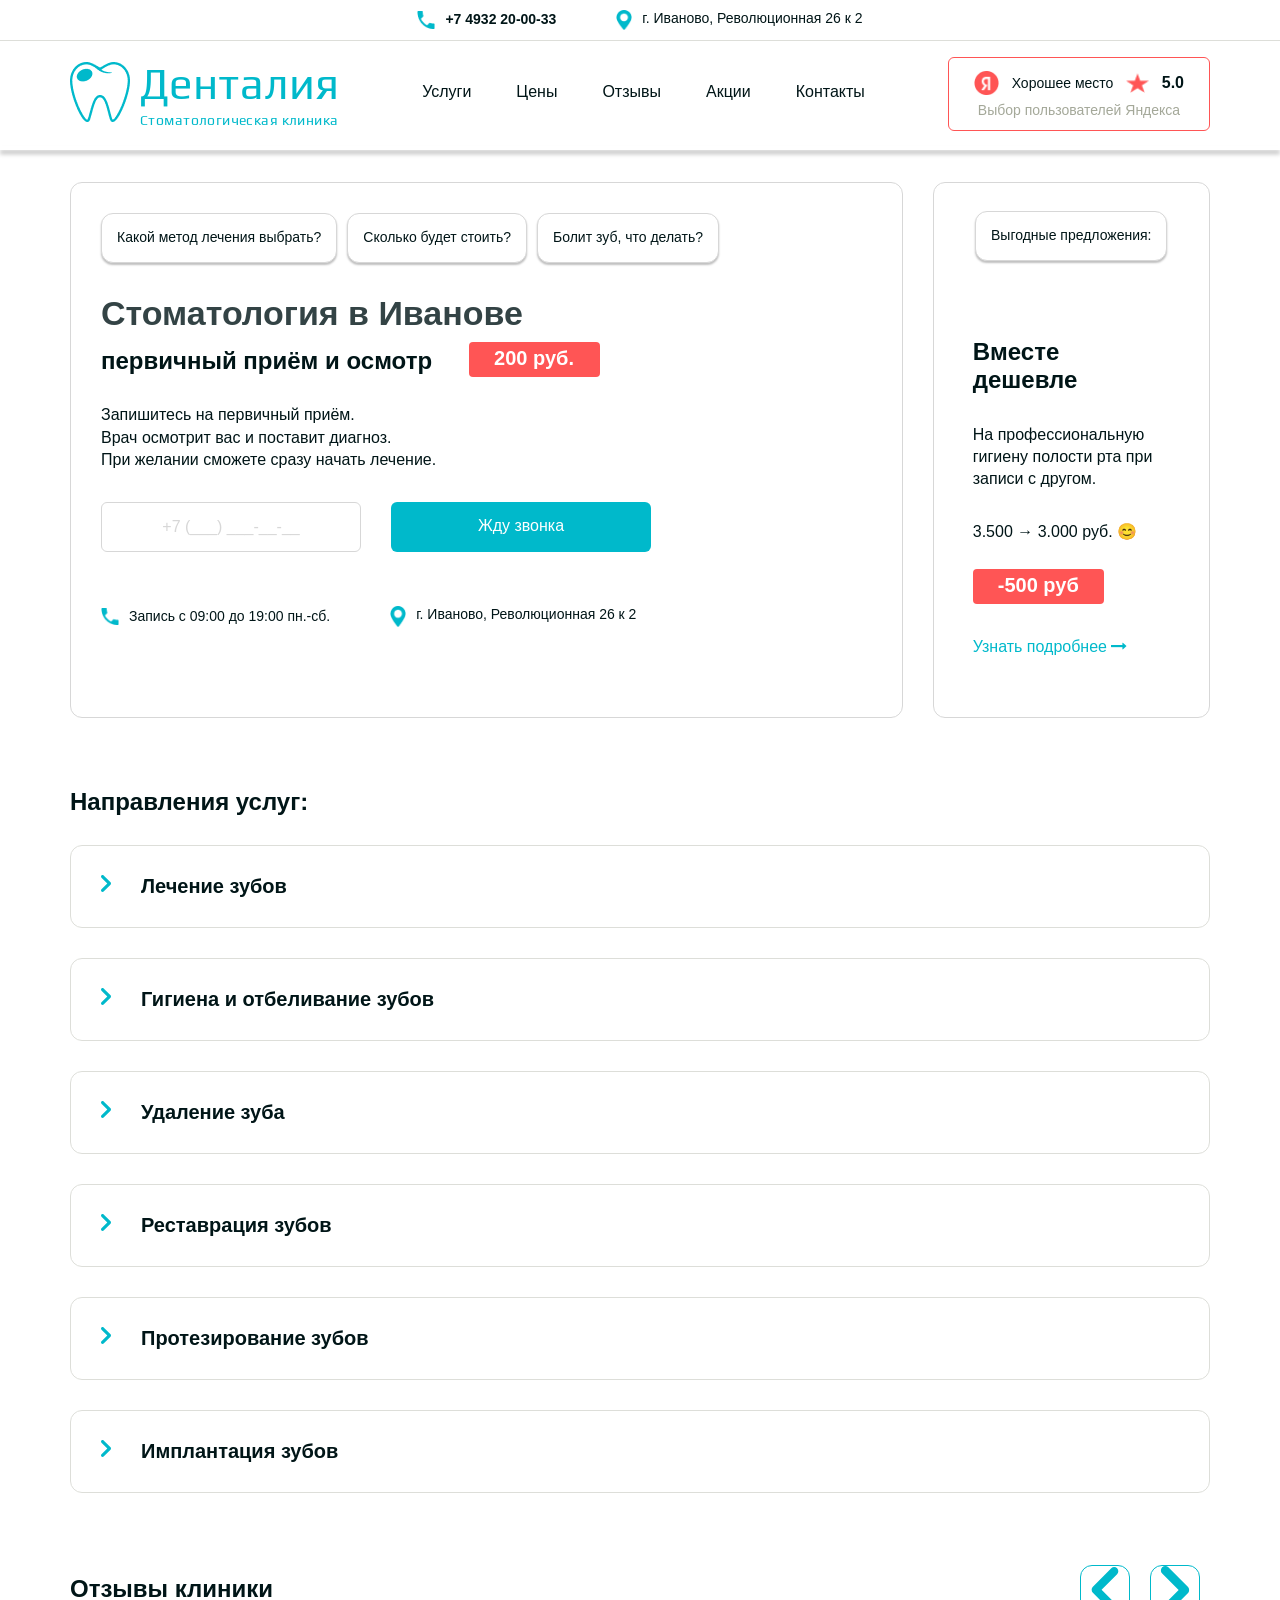
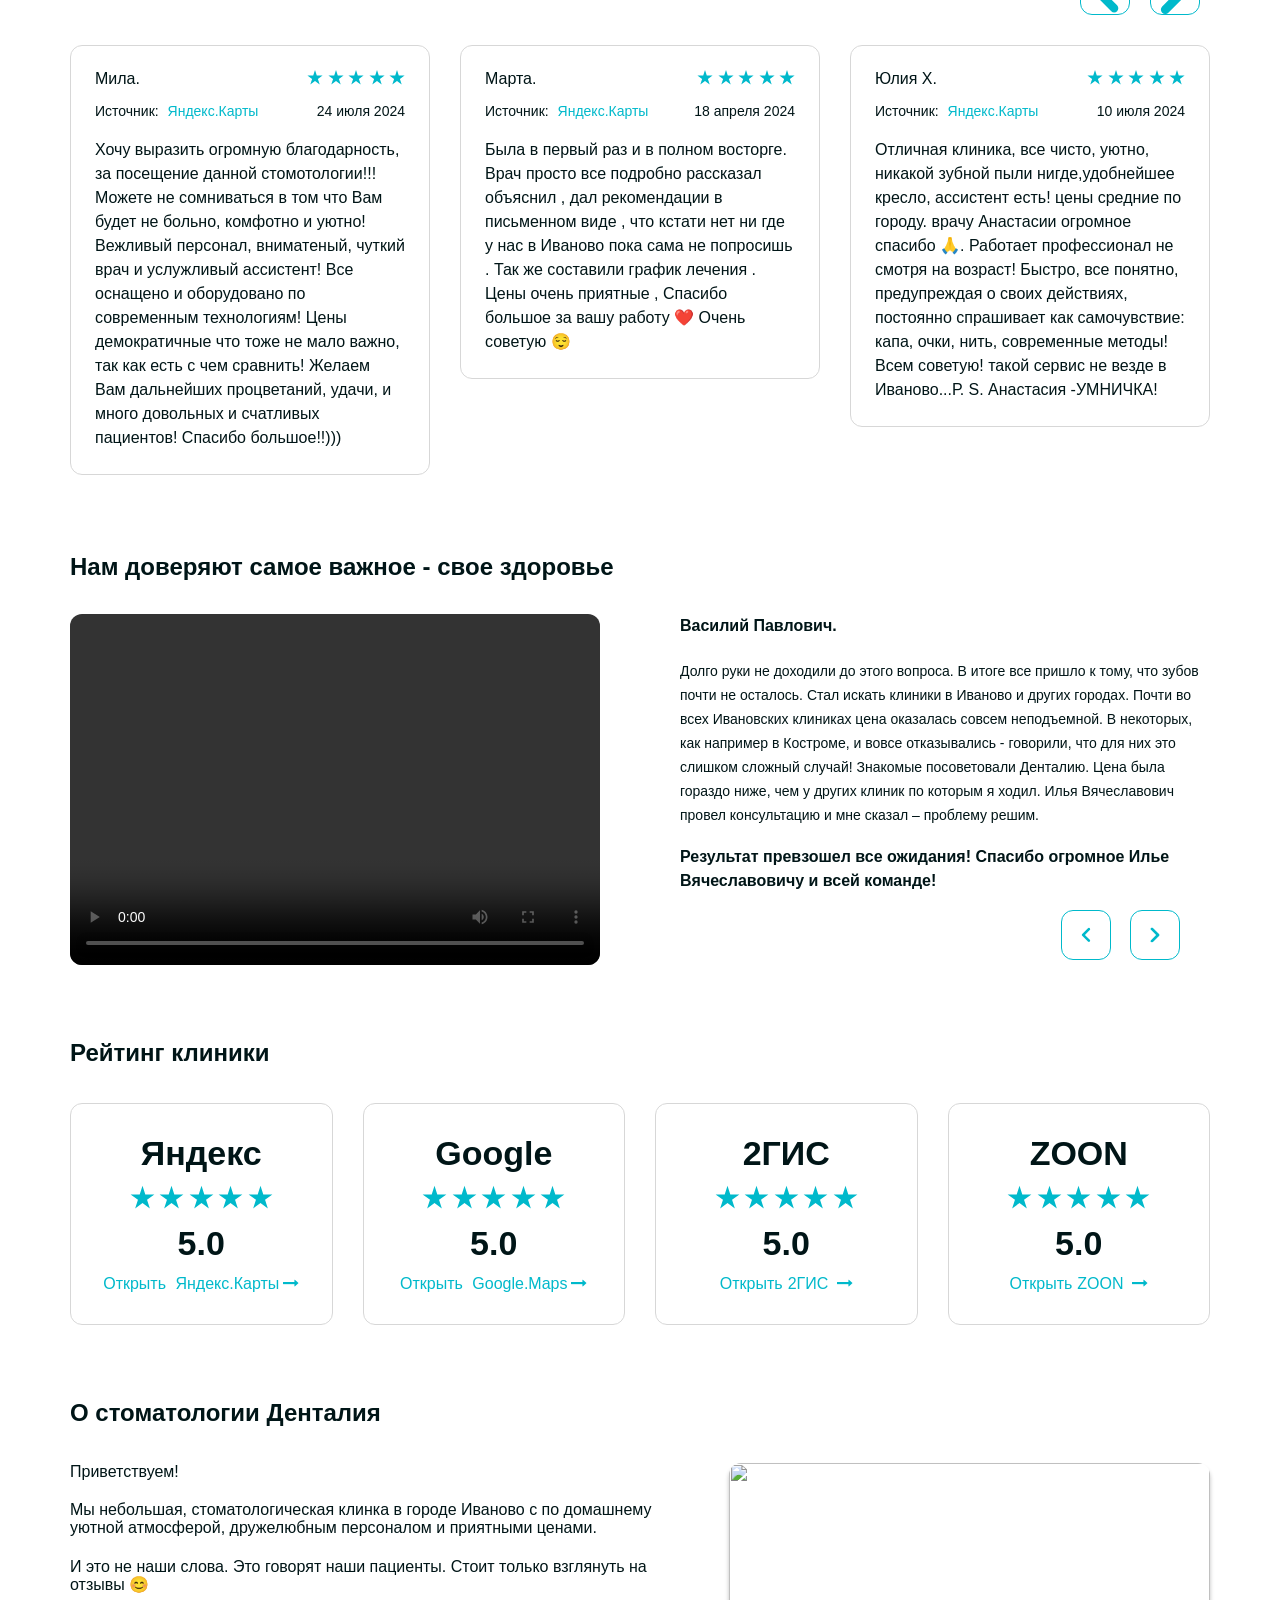
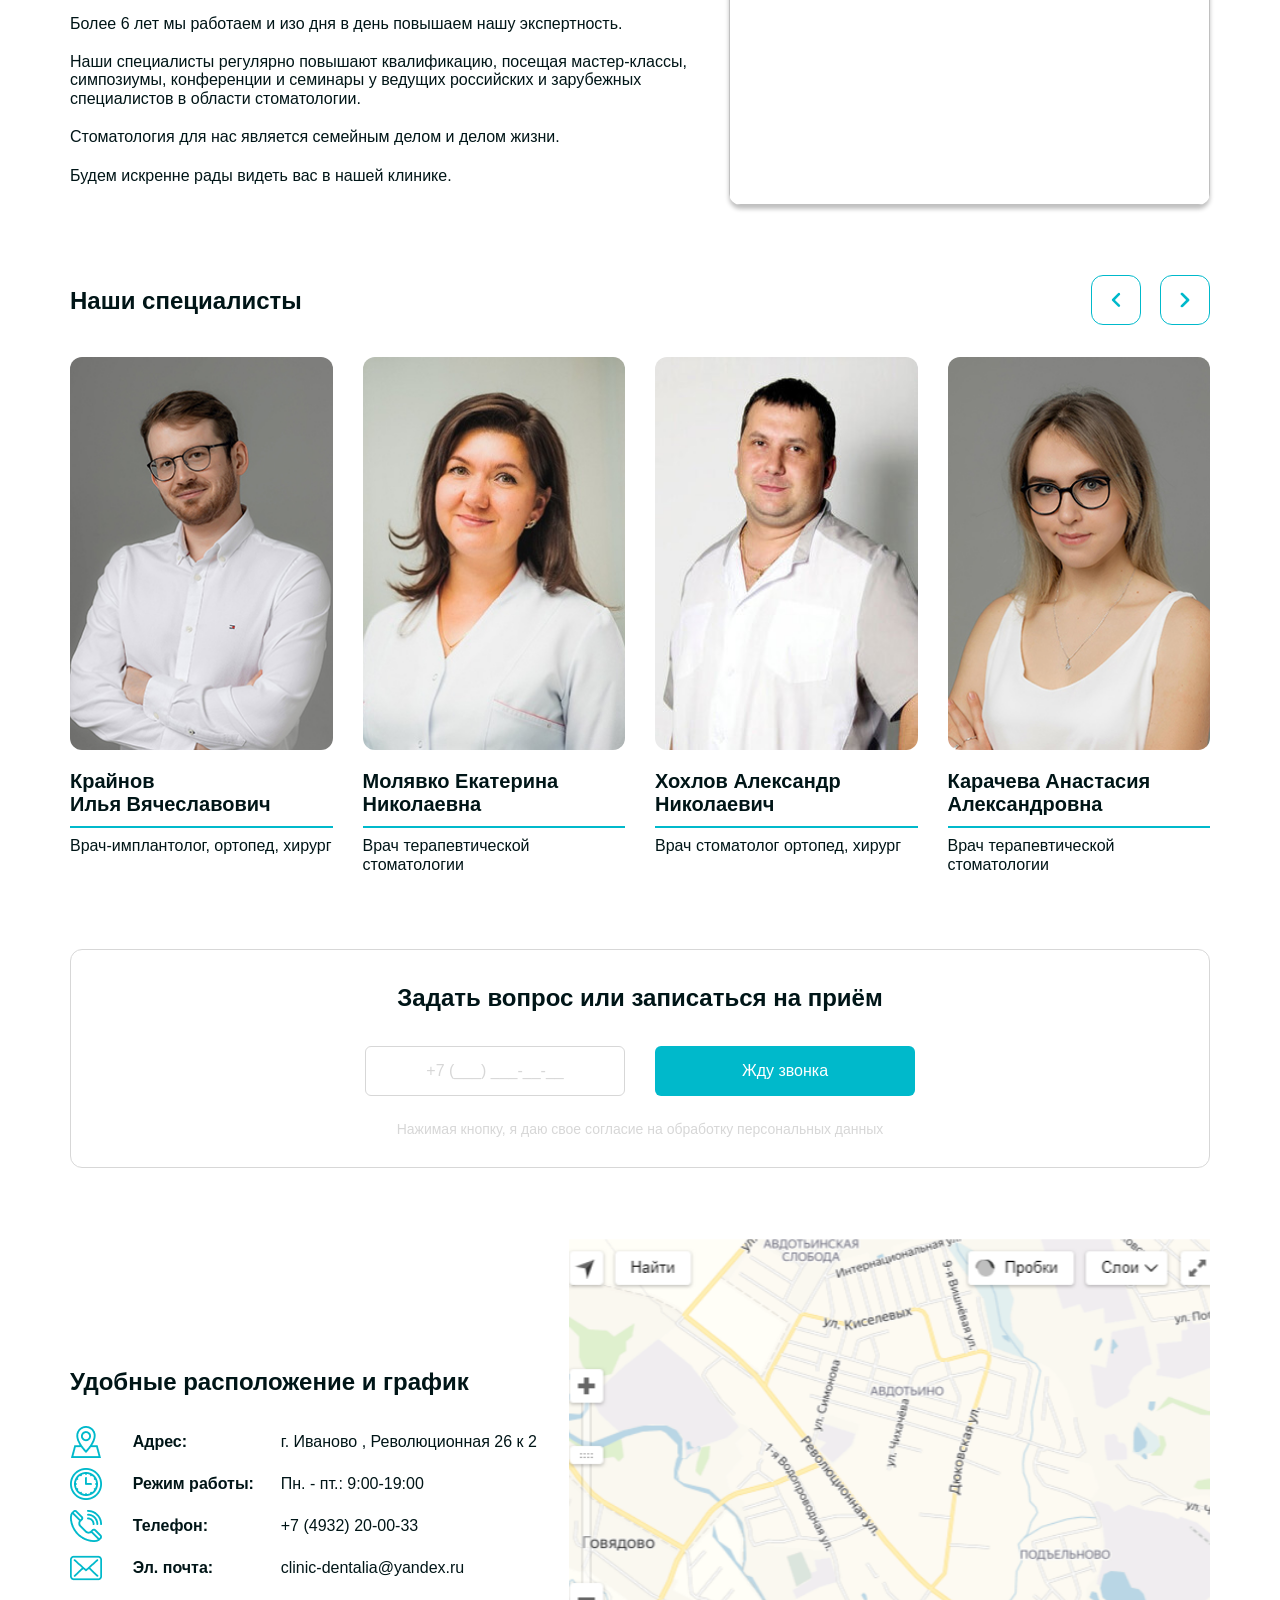
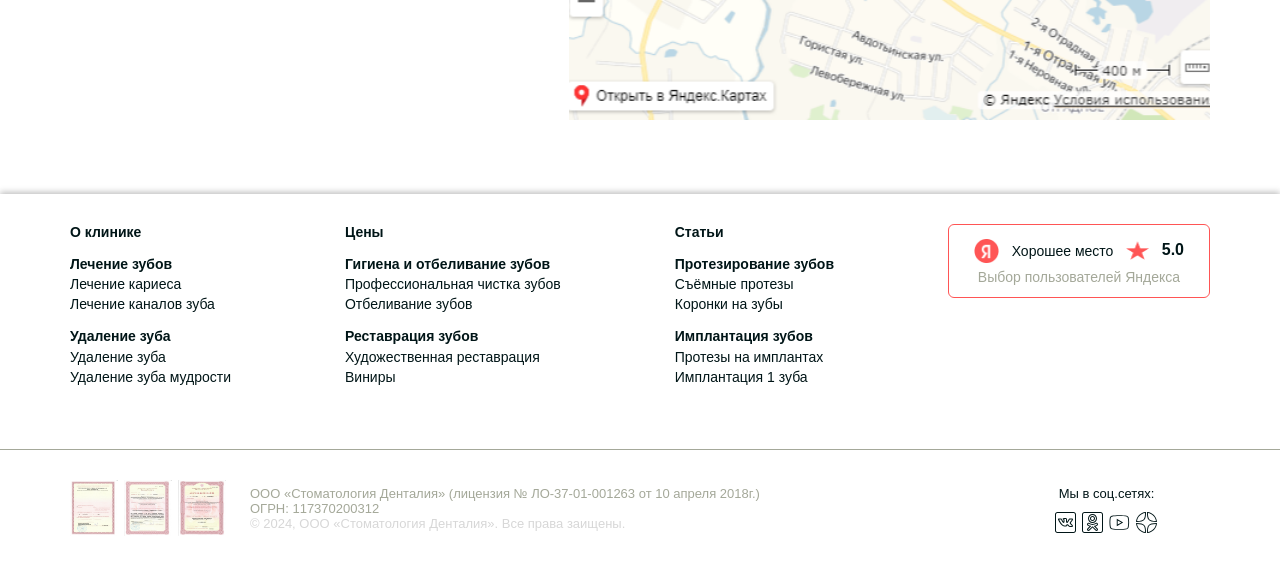
==== commit d3689fa9: "main adaptive corrected" ====
--- a/index.html
+++ b/index.html
@@ -1309,13 +1309,13 @@
                 <div class="swiper-footer">             
                   <div class="swiper-wrapper">
                     <div class="swiper-slide footer-swiper-slide">
-                      <img src="img/license2.jpg" alt="" class="footer__swiper--img swiper--img1">
+                      <img src="img/license3.jpg" alt="" class="footer__swiper--img swiper--img1">
                     </div>
                     <div class="swiper-slide footer-swiper-slide">
                       <img src="img/license1.jpg" alt="" class="footer__swiper--img swiper--img2">
                     </div>
                     <div class="swiper-slide footer-swiper-slide">
-                      <img src="img/license3.jpg" alt="" class="footer__swiper--img swiper--img3">
+                      <img src="img/license2.jpg" alt="" class="footer__swiper--img swiper--img3">
                     </div>
                   </div>
                   <div class="swiper-button-prevfoot">
--- a/css/media.css
+++ b/css/media.css
@@ -644,7 +644,7 @@
     padding: 0 15px;
   }
   .footer__burger-menu {
-    bottom: 174px;
+    bottom: 185px;
   }
   .footer-burger__button {
     width: 100%;
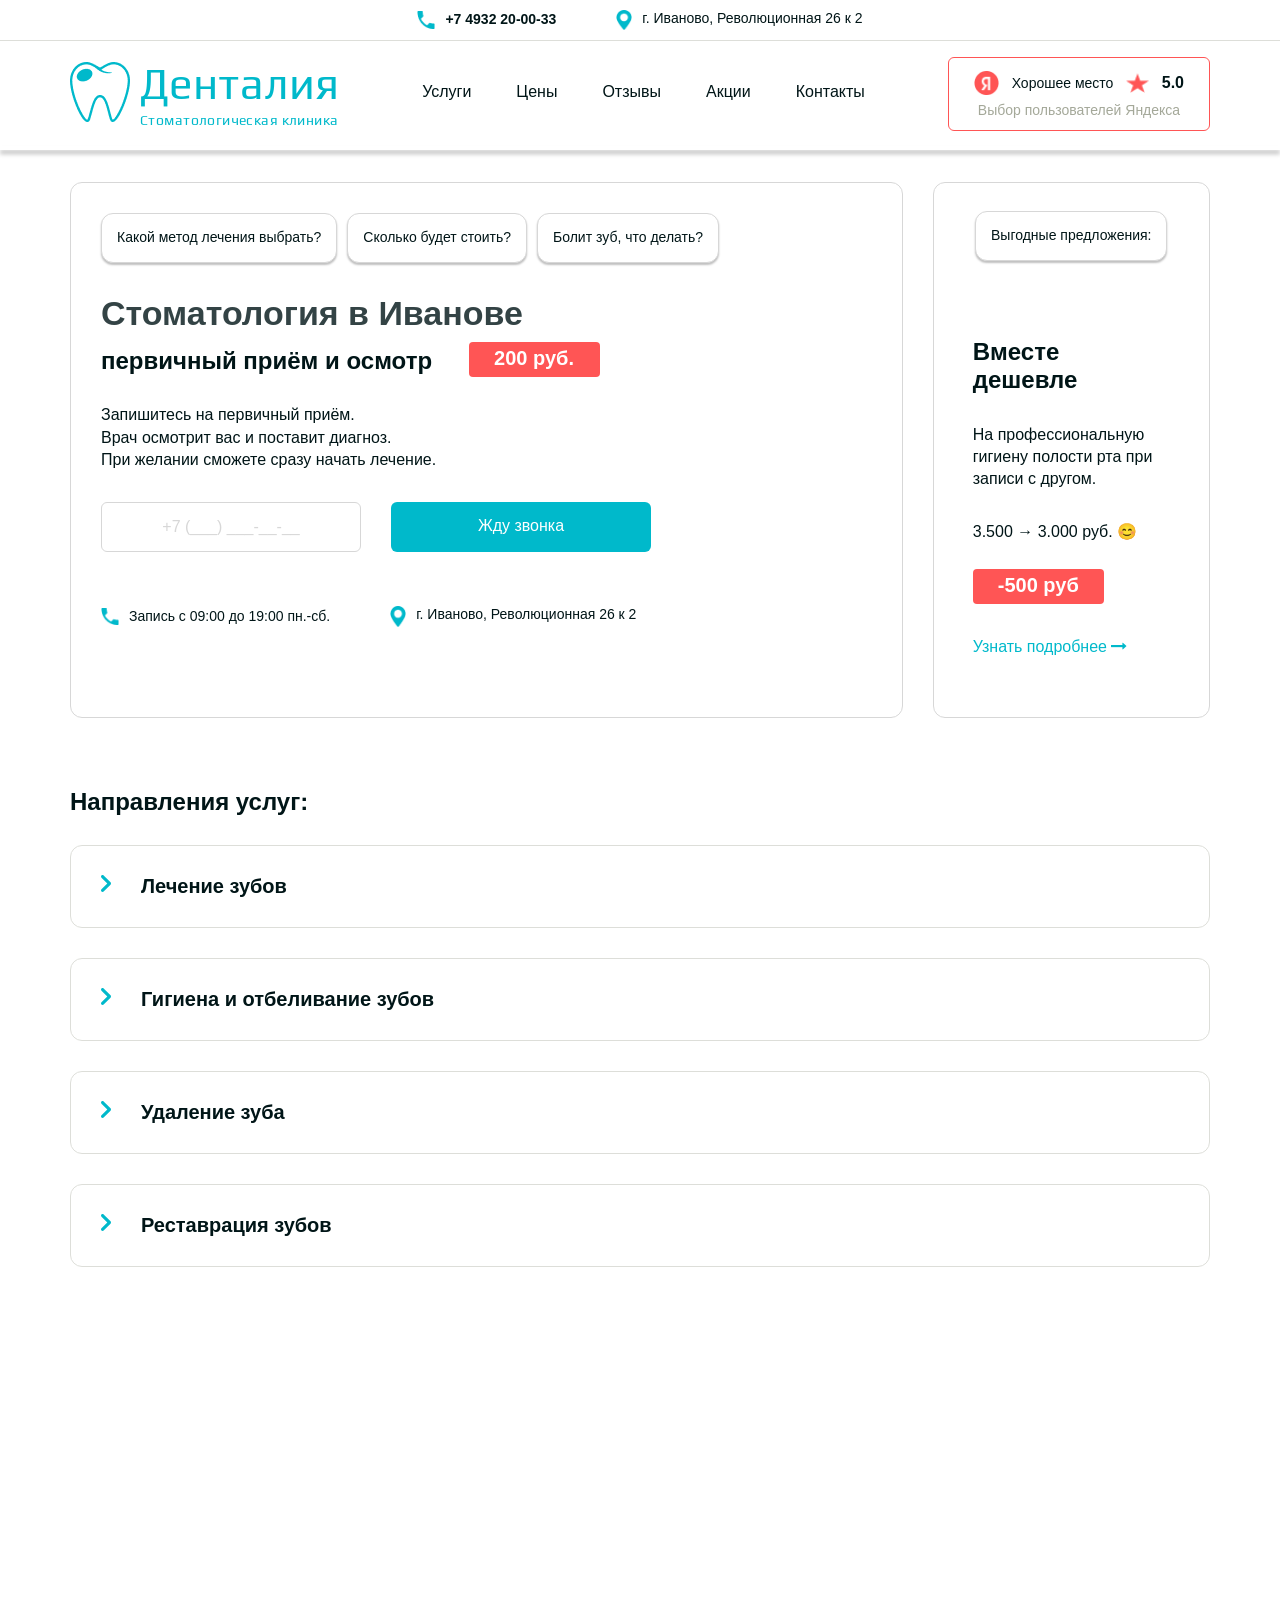
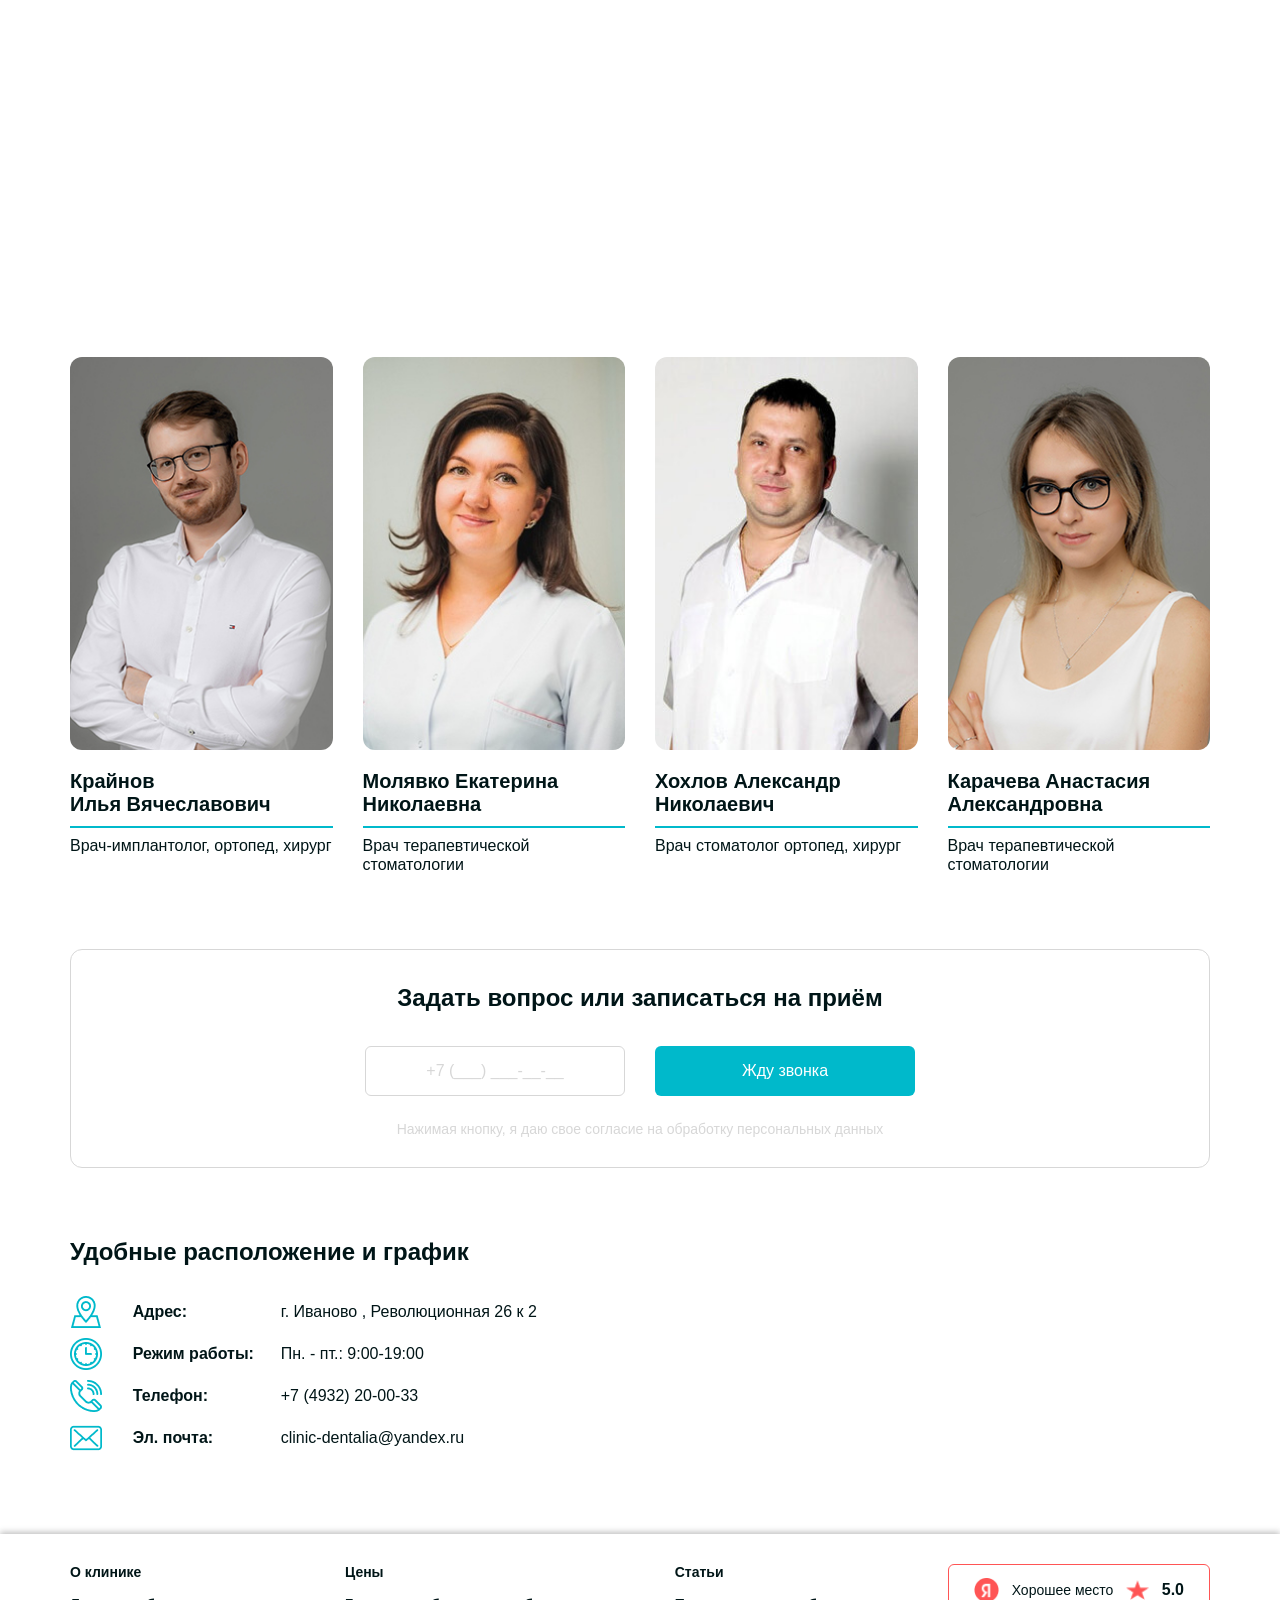
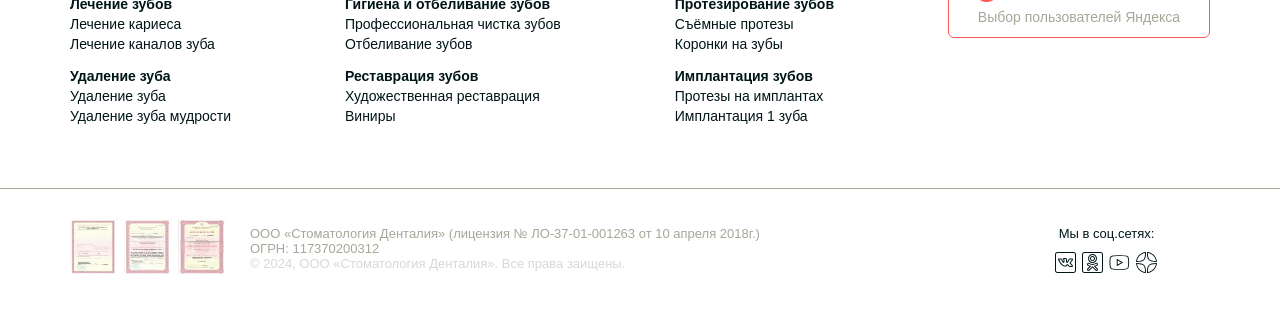
==== commit 0e93fed1: "map added" ====
--- a/index.html
+++ b/index.html
@@ -1136,7 +1136,7 @@
             </div>
             <div class="address__inner-right">
               <div class="adress__map">
-                <img src="img/map-yandex.png" alt="">
+                <script type="text/javascript" charset="utf-8" async src="https://api-maps.yandex.ru/services/constructor/1.0/js/?um=constructor%3A2ff6bb23a4d5924550d6d46565c9dff6567d09d2554a94e7eb0afa87e7695185&amp;width=641&amp;height=481&amp;lang=ru_RU&amp;scroll=true"></script>
               </div>
             </div>
           </div>
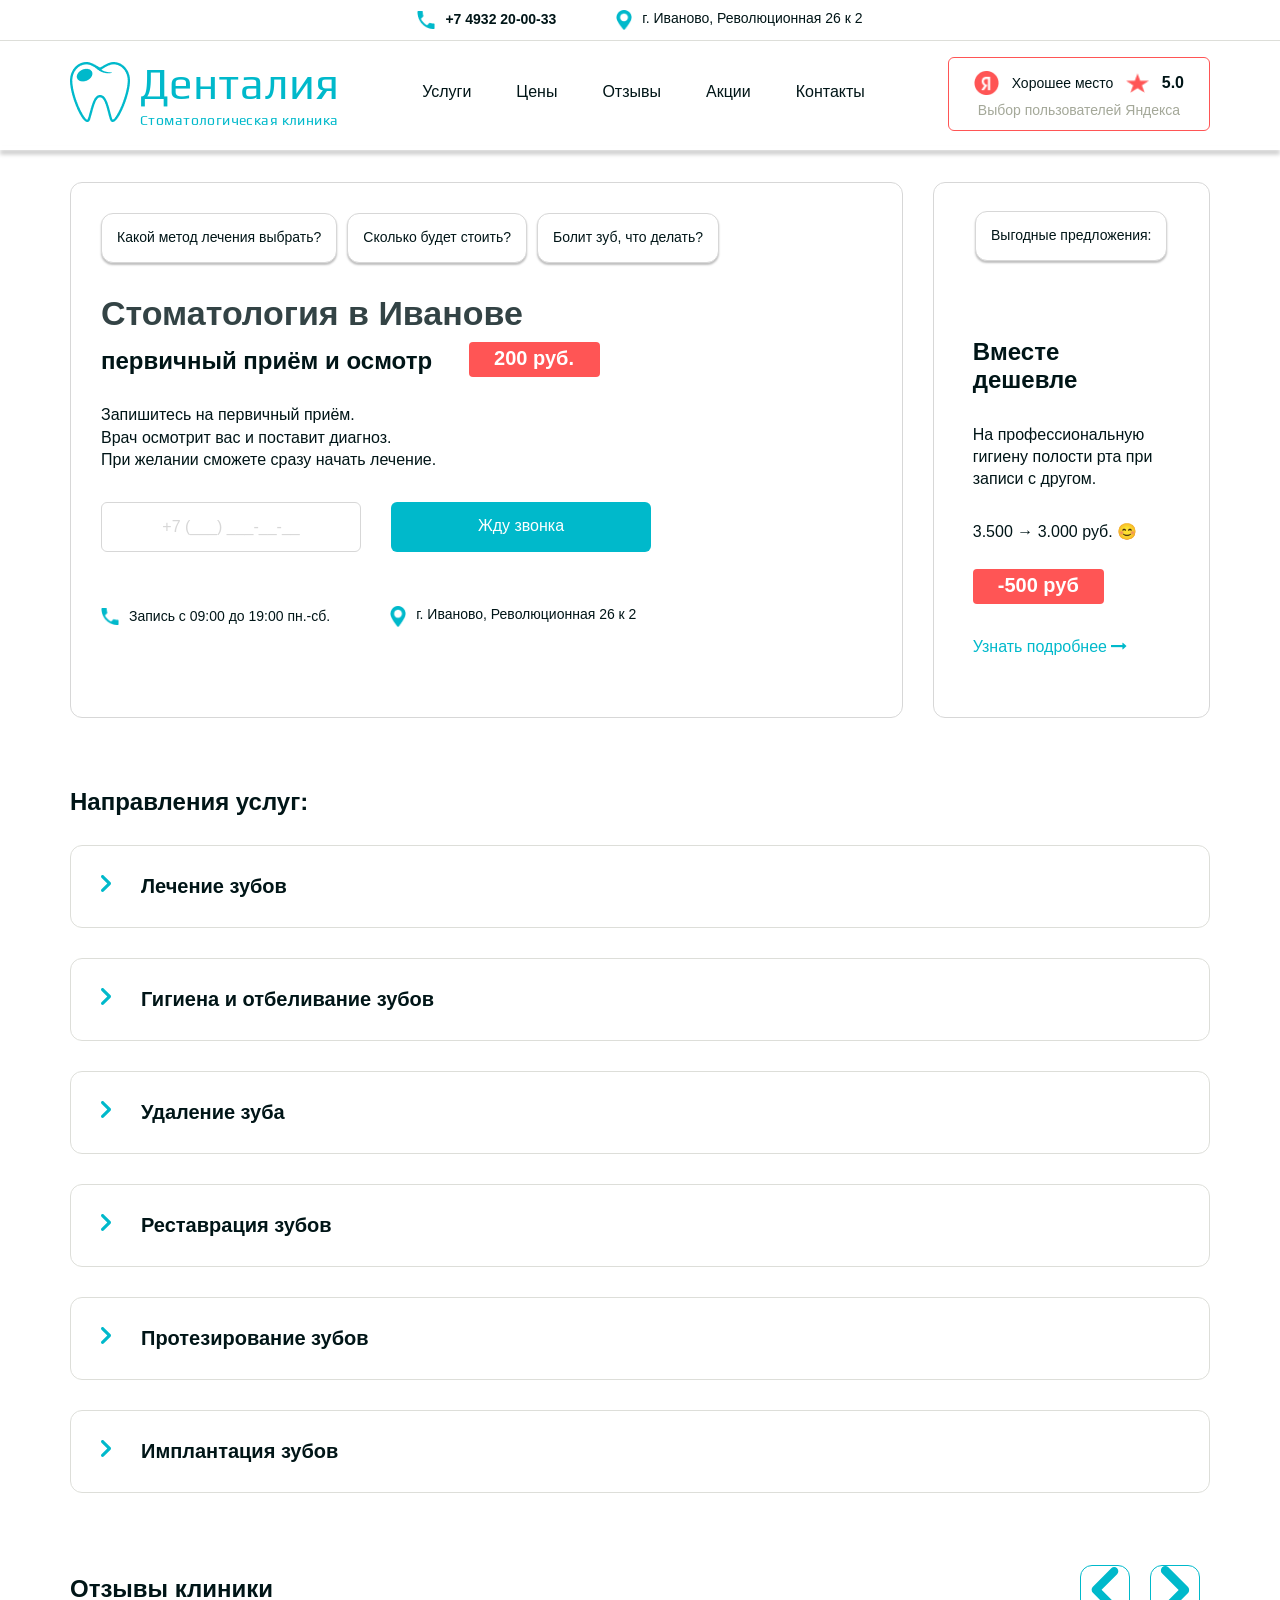
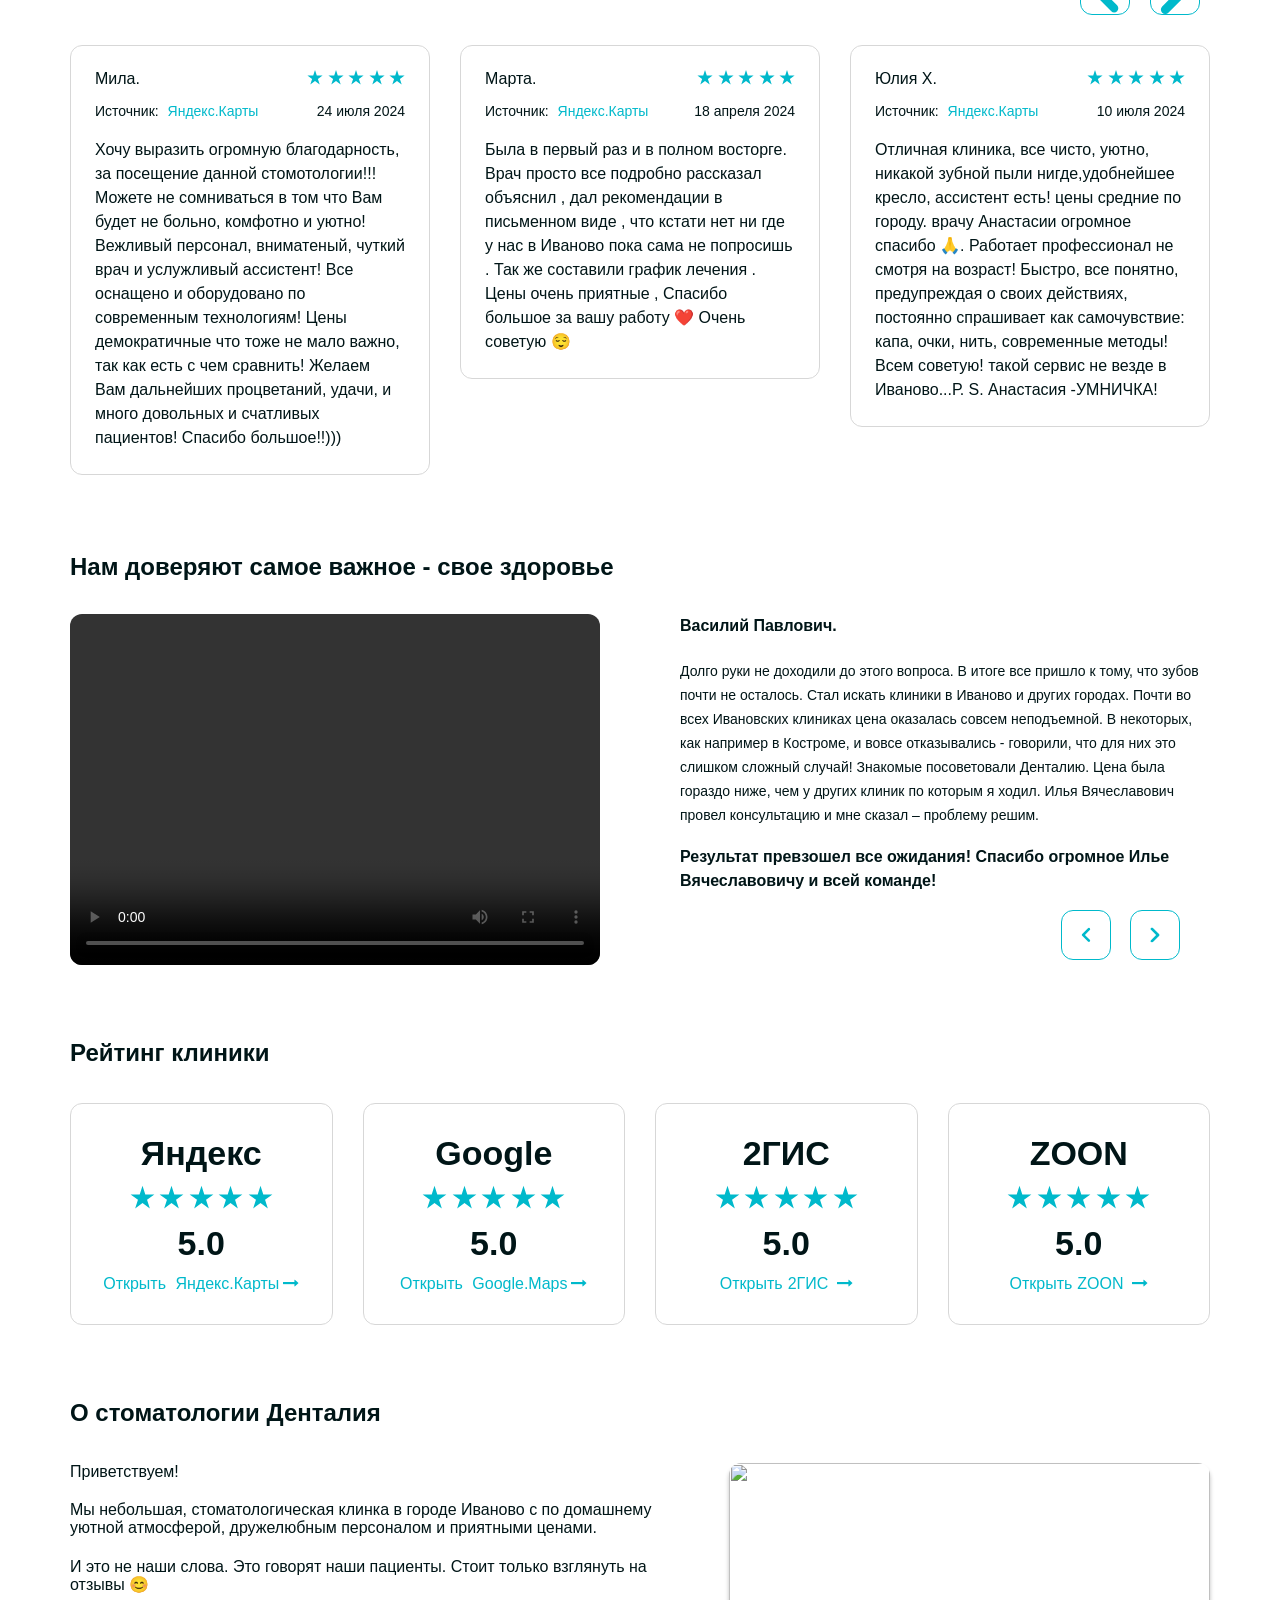
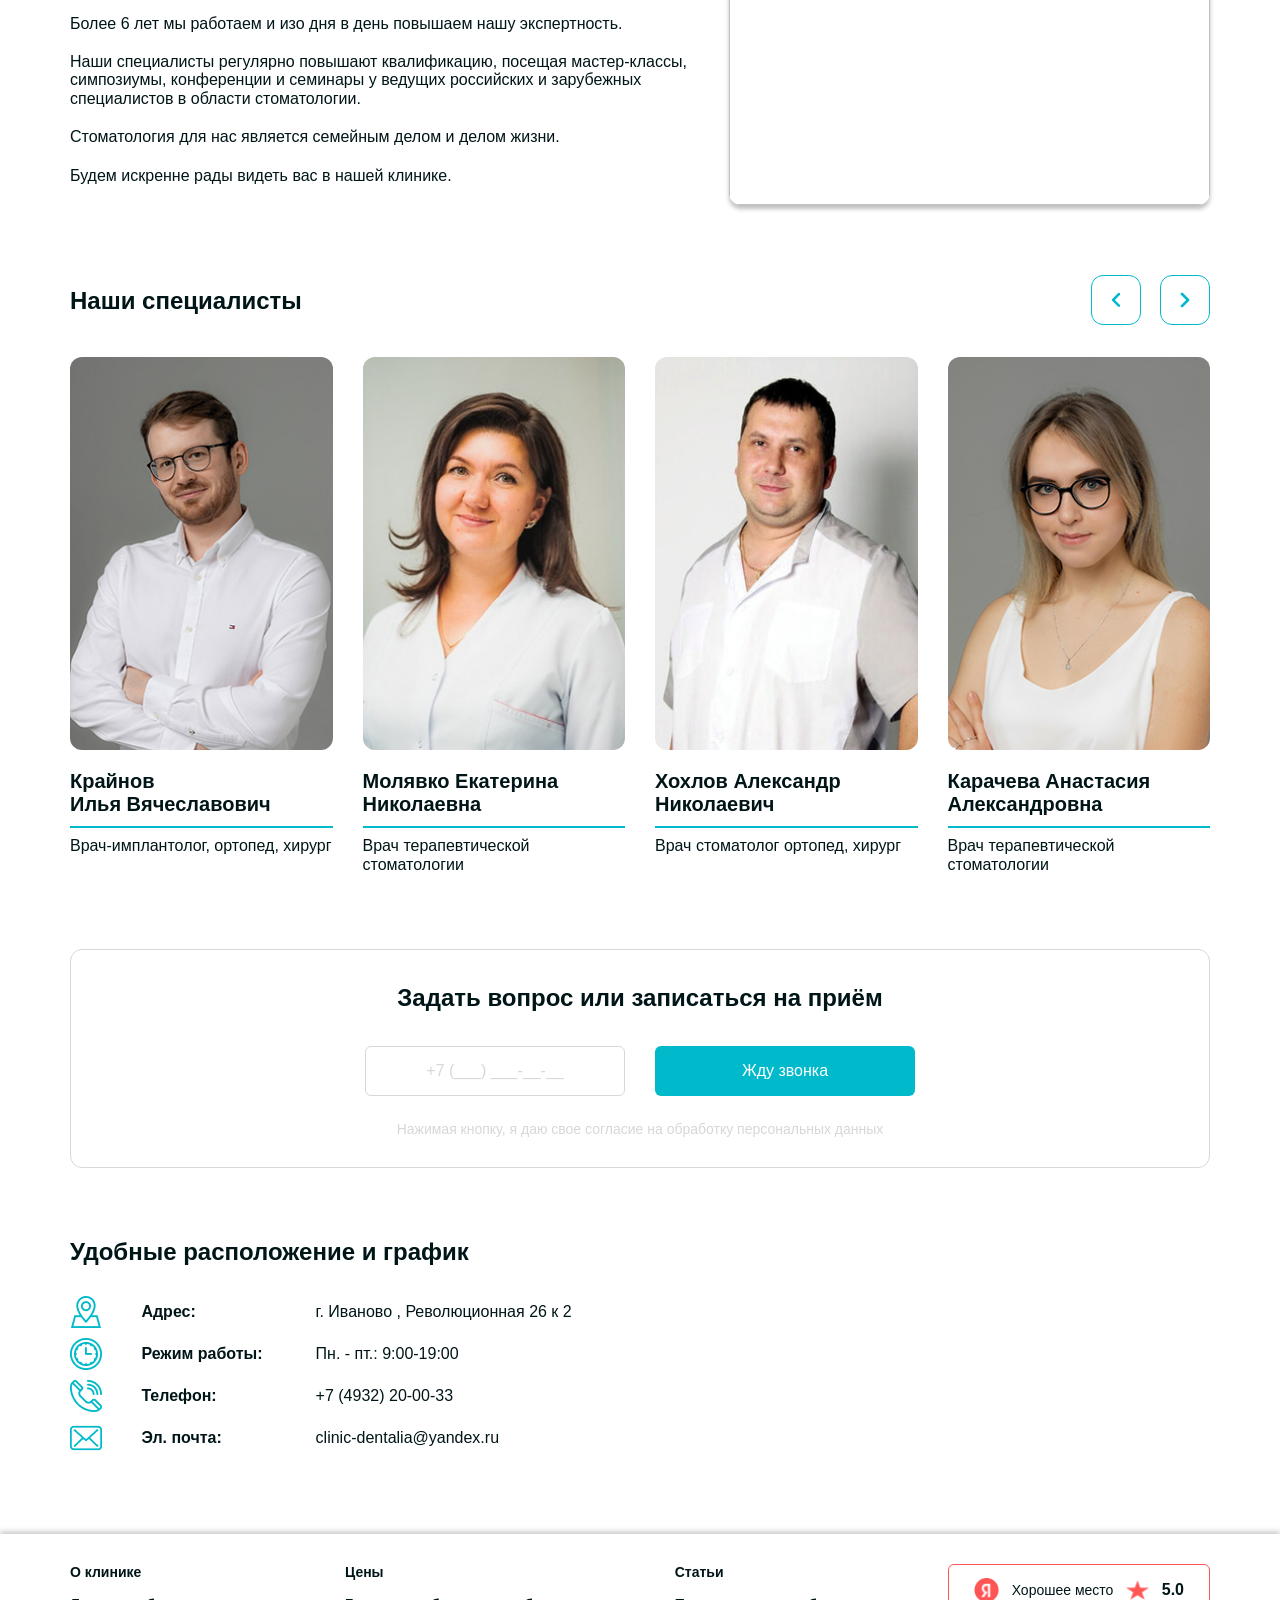
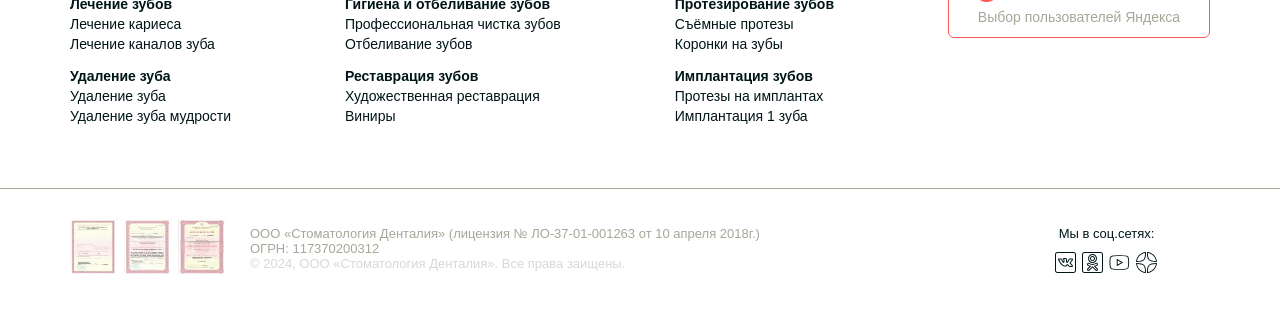
==== commit d4290678: "map width corrected" ====
--- a/index.html
+++ b/index.html
@@ -1136,7 +1136,7 @@
             </div>
             <div class="address__inner-right">
               <div class="adress__map">
-                <script type="text/javascript" charset="utf-8" async src="https://api-maps.yandex.ru/services/constructor/1.0/js/?um=constructor%3A2ff6bb23a4d5924550d6d46565c9dff6567d09d2554a94e7eb0afa87e7695185&amp;width=641&amp;height=481&amp;lang=ru_RU&amp;scroll=true"></script>
+                <script type="text/javascript" charset="utf-8" async src="https://api-maps.yandex.ru/services/constructor/1.0/js/?um=constructor%3A2ff6bb23a4d5924550d6d46565c9dff6567d09d2554a94e7eb0afa87e7695185&amp;width=auto&amp;height=401&amp;lang=ru_RU&amp;scroll=true"></script>
               </div>
             </div>
           </div>
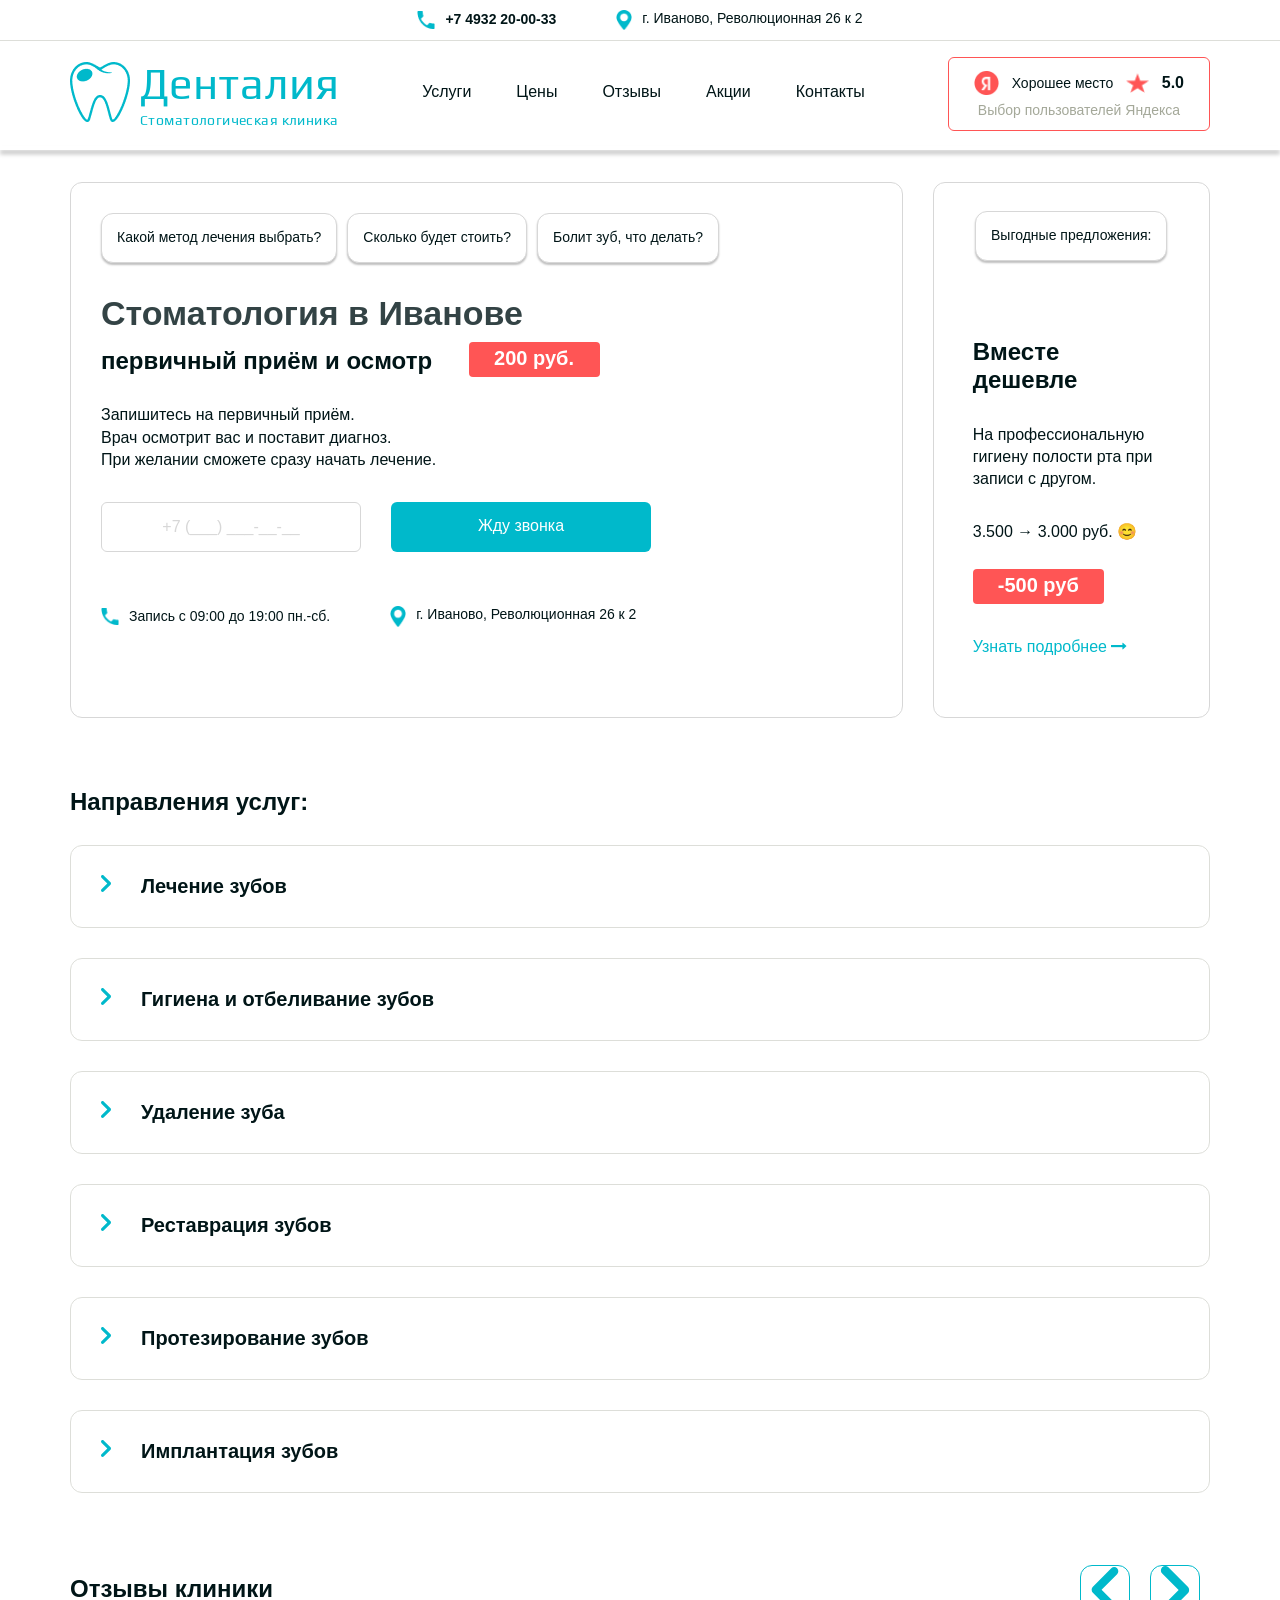
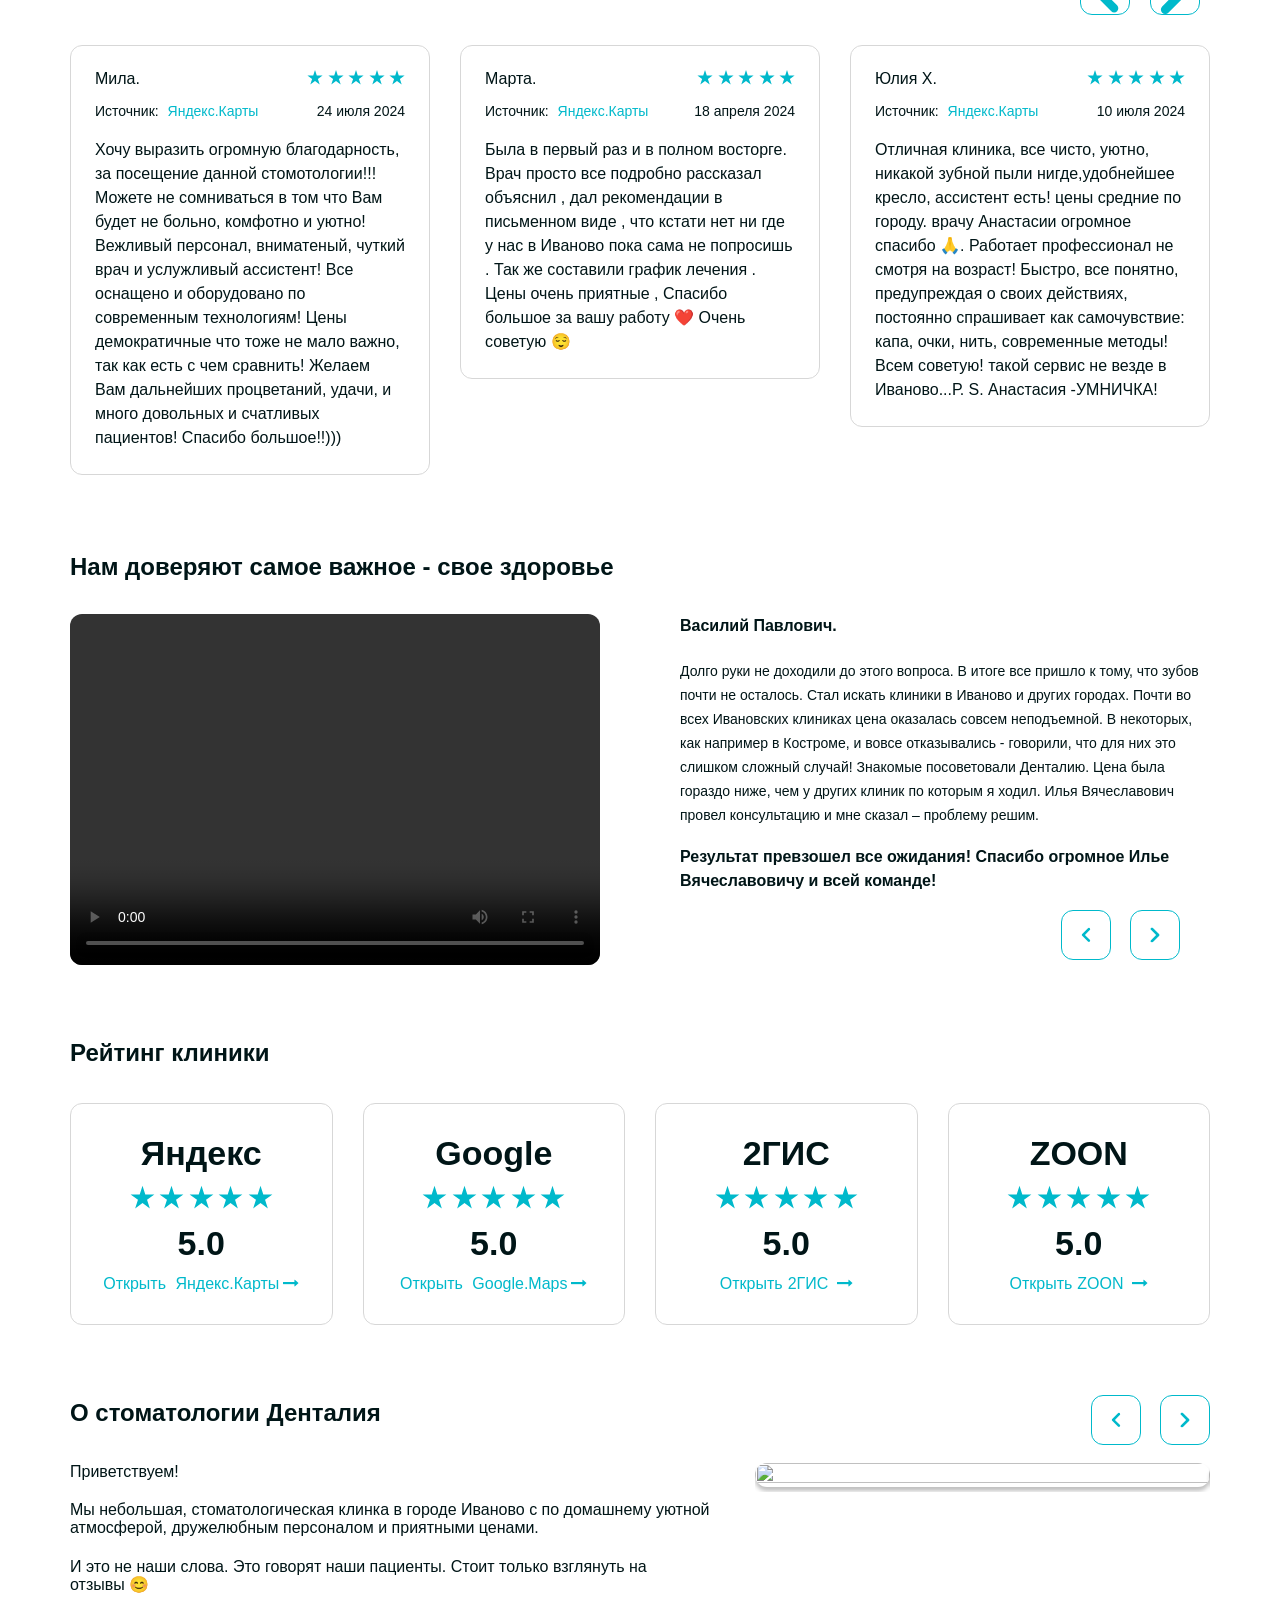
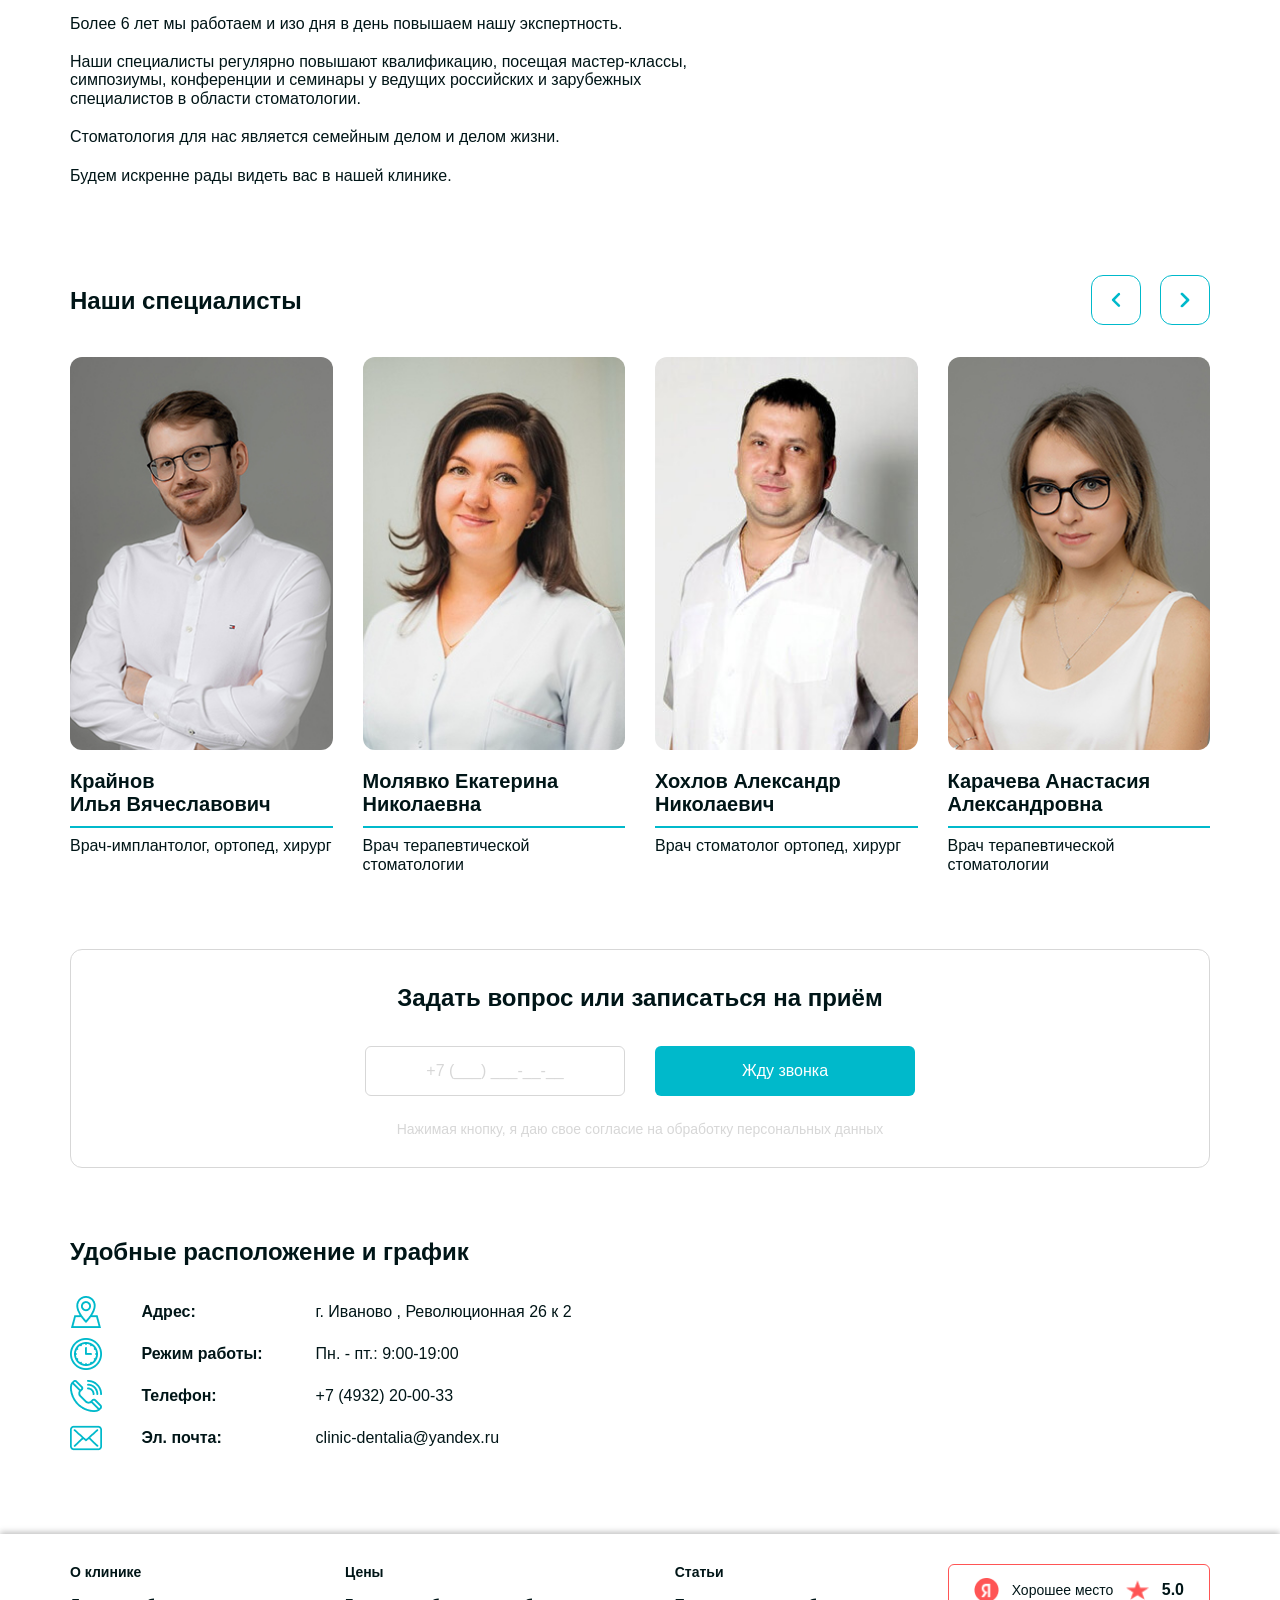
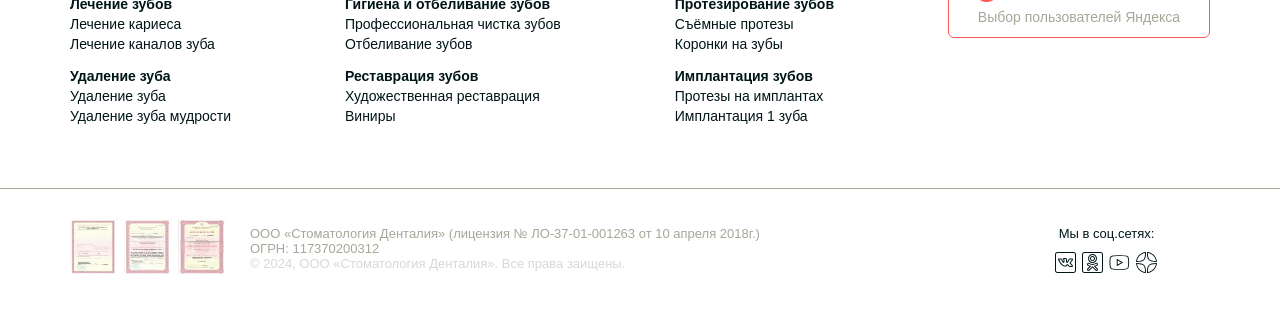
==== commit 87fc75f5: "slider about added" ====
--- a/index.html
+++ b/index.html
@@ -1017,23 +1017,46 @@
       </section>
       <section class="about" id="about-dentalia">
         <div class="container">
-          <h2 class="ratings__inner-title title">О стоматологии Денталия</h2>
-          <div class="about__inner ramka-trust">
-            <div class="about__inner--left">
-              <p class="about__inner--text">Приветствуем!</p>
-              <p class="about__inner--text">Мы небольшая, стоматологическая клинка в городе Иваново с по домашнему уютной атмосферой, дружелюбным персоналом и приятными ценами.</p>
-              <p class="about__inner--text">И это не наши слова.  Это говорят наши пациенты. Стоит только взглянуть на отзывы&nbsp;&#128522;</p>
-              <p class="about__inner--text">Более 6 лет мы работаем и изо дня в день повышаем нашу экспертность.</p>
-              <p class="about__inner--text">Наши специалисты регулярно повышают квалификацию, посещая мастер-классы, симпозиумы, конференции и семинары у ведущих российских и зарубежных специалистов в области стоматологии.</p>
-              <p class="about__inner--text">Стоматология для нас является семейным делом и делом жизни. </p>
-              <p class="about__inner--text">Будем искренне рады видеть вас в нашей клинике.</p>
-            </div>
-            <div class="about__inner--right">
-              <img src="img/about__dentalia.jpg" alt="" class="about__inner-img">
-            </div>
-
+          <div class="about__inner-wrap">
+            <h2 class="ratings__inner-title title">О стоматологии Денталия</h2>
+            <div class="about__inner ramka-trust">
+              <div class="about__inner--left">
+                <p class="about__inner--text">Приветствуем!</p>
+                <p class="about__inner--text">Мы небольшая, стоматологическая клинка в городе Иваново с по домашнему уютной атмосферой, дружелюбным персоналом и приятными ценами.</p>
+                <p class="about__inner--text">И это не наши слова.  Это говорят наши пациенты. Стоит только взглянуть на отзывы&nbsp;&#128522;</p>
+                <p class="about__inner--text">Более 6 лет мы работаем и изо дня в день повышаем нашу экспертность.</p>
+                <p class="about__inner--text">Наши специалисты регулярно повышают квалификацию, посещая мастер-классы, симпозиумы, конференции и семинары у ведущих российских и зарубежных специалистов в области стоматологии.</p>
+                <p class="about__inner--text">Стоматология для нас является семейным делом и делом жизни. </p>
+                <p class="about__inner--text">Будем искренне рады видеть вас в нашей клинике.</p>
+              </div>
+              <div class="about__inner--right">
+                <div class="swiper swiper-about">
+                  <div class="swiper-wrapper">
+                    <div class="swiper-slide">
+                      <img src="img/about__dentalia.jpg" alt="" class="about__inner-img">
+                    </div>
+                    <div class="swiper-slide">
+                      <img src="img/about__dentalia.jpg" alt="" class="about__inner-img">
+                    </div>
+                  </div>
+                </div>              
+                <div class="about__buttons">
+                  <div class="about__button swiper-button-prev-about">
+                    <svg width="10" height="15" viewBox="0 0 10 15" fill="none" xmlns="http://www.w3.org/2000/svg">
+                      <path d="M1.21234 8.37486L6.95758 14.1208C7.46422 14.6277 8.28532 14.6252 8.78946 14.1158C9.29361 13.6064 9.29111 12.7809 8.78447 12.2741L3.92773 7.41637L8.78447 2.55865C9.29111 2.0518 9.29361 1.22629 8.78946 0.716936C8.28532 0.207579 7.46422 0.205069 6.95758 0.711917L1.21484 6.45787C0.950289 6.72133 0.8255 7.0701 0.835484 7.41888C0.823005 7.76263 0.950289 8.1114 1.21234 8.37486Z" fill="#00B9CB"/>
+                      </svg>
+                    </div>
+                  <div class="about__button swiper-button-next-about">
+                    <svg width="10" height="15" viewBox="0 0 10 17" fill="none" xmlns="http://www.w3.org/2000/svg">
+                      <path d="M9.54551 9.65228L2.65123 16.5474C2.04326 17.1556 1.05793 17.1526 0.452962 16.5414C-0.15201 15.9302 -0.149015 14.9396 0.458952 14.3313L6.28704 8.50208L0.458952 2.67282C-0.149015 2.0646 -0.15201 1.07399 0.452962 0.462763C1.05793 -0.148466 2.04326 -0.151478 2.65123 0.456741L9.54251 7.35189C9.85997 7.66804 10.0097 8.08657 9.99774 8.50509C10.0127 8.9176 9.85997 9.33612 9.54551 9.65228Z" fill="#00B9CB" />
+                    </svg>
+                  </div>
+                </div>
+              </div> 
+            </div>
 
           </div>
+         
         </div>
 
       </section>      
--- a/css/media.css
+++ b/css/media.css
@@ -101,6 +101,7 @@
     order: 2;
   }
   .about__inner--right {
+    width: 100%;
     order: 1;
 
   }
@@ -280,6 +281,9 @@
   }
   .about__inner--text:last-of-type {
     margin-bottom: 0;
+  }
+  .swiper-button-prev-about {
+    display: none;
   }
   .specialists__inner-top {
     margin-bottom: 32;
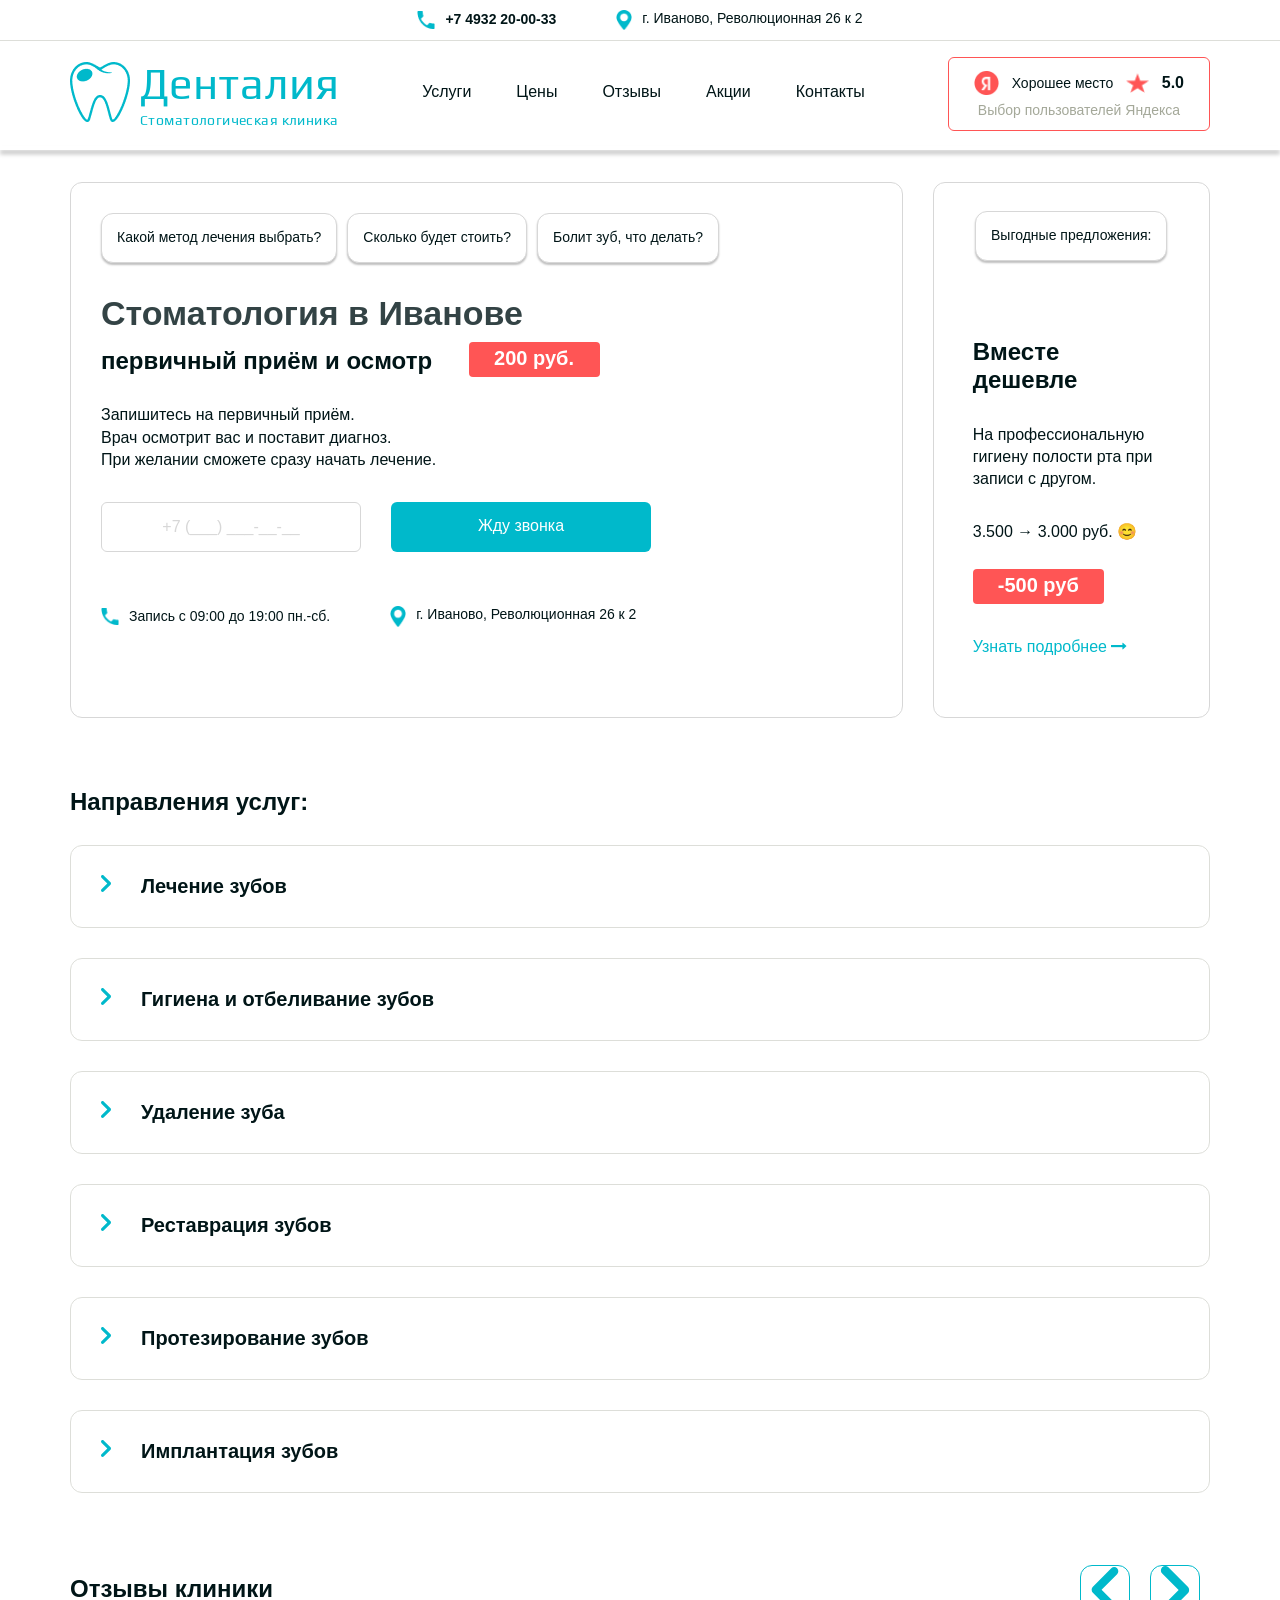
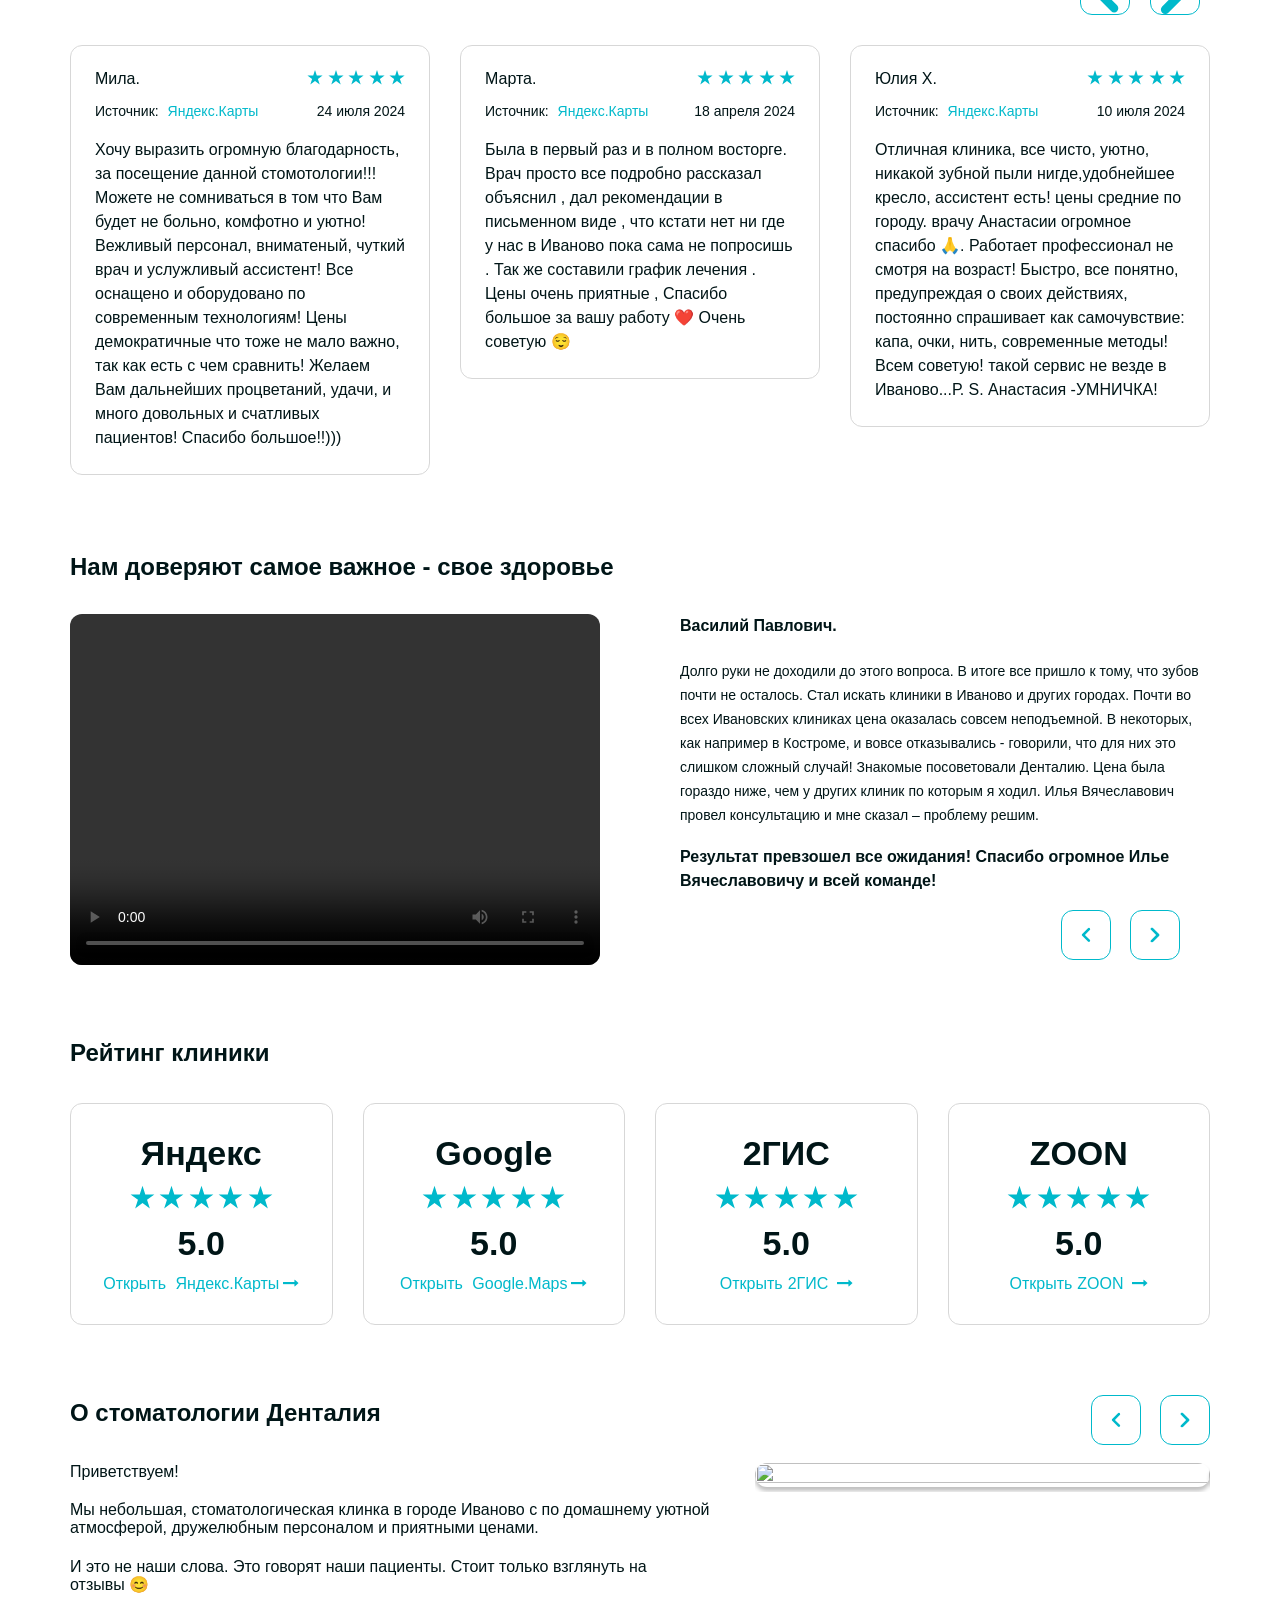
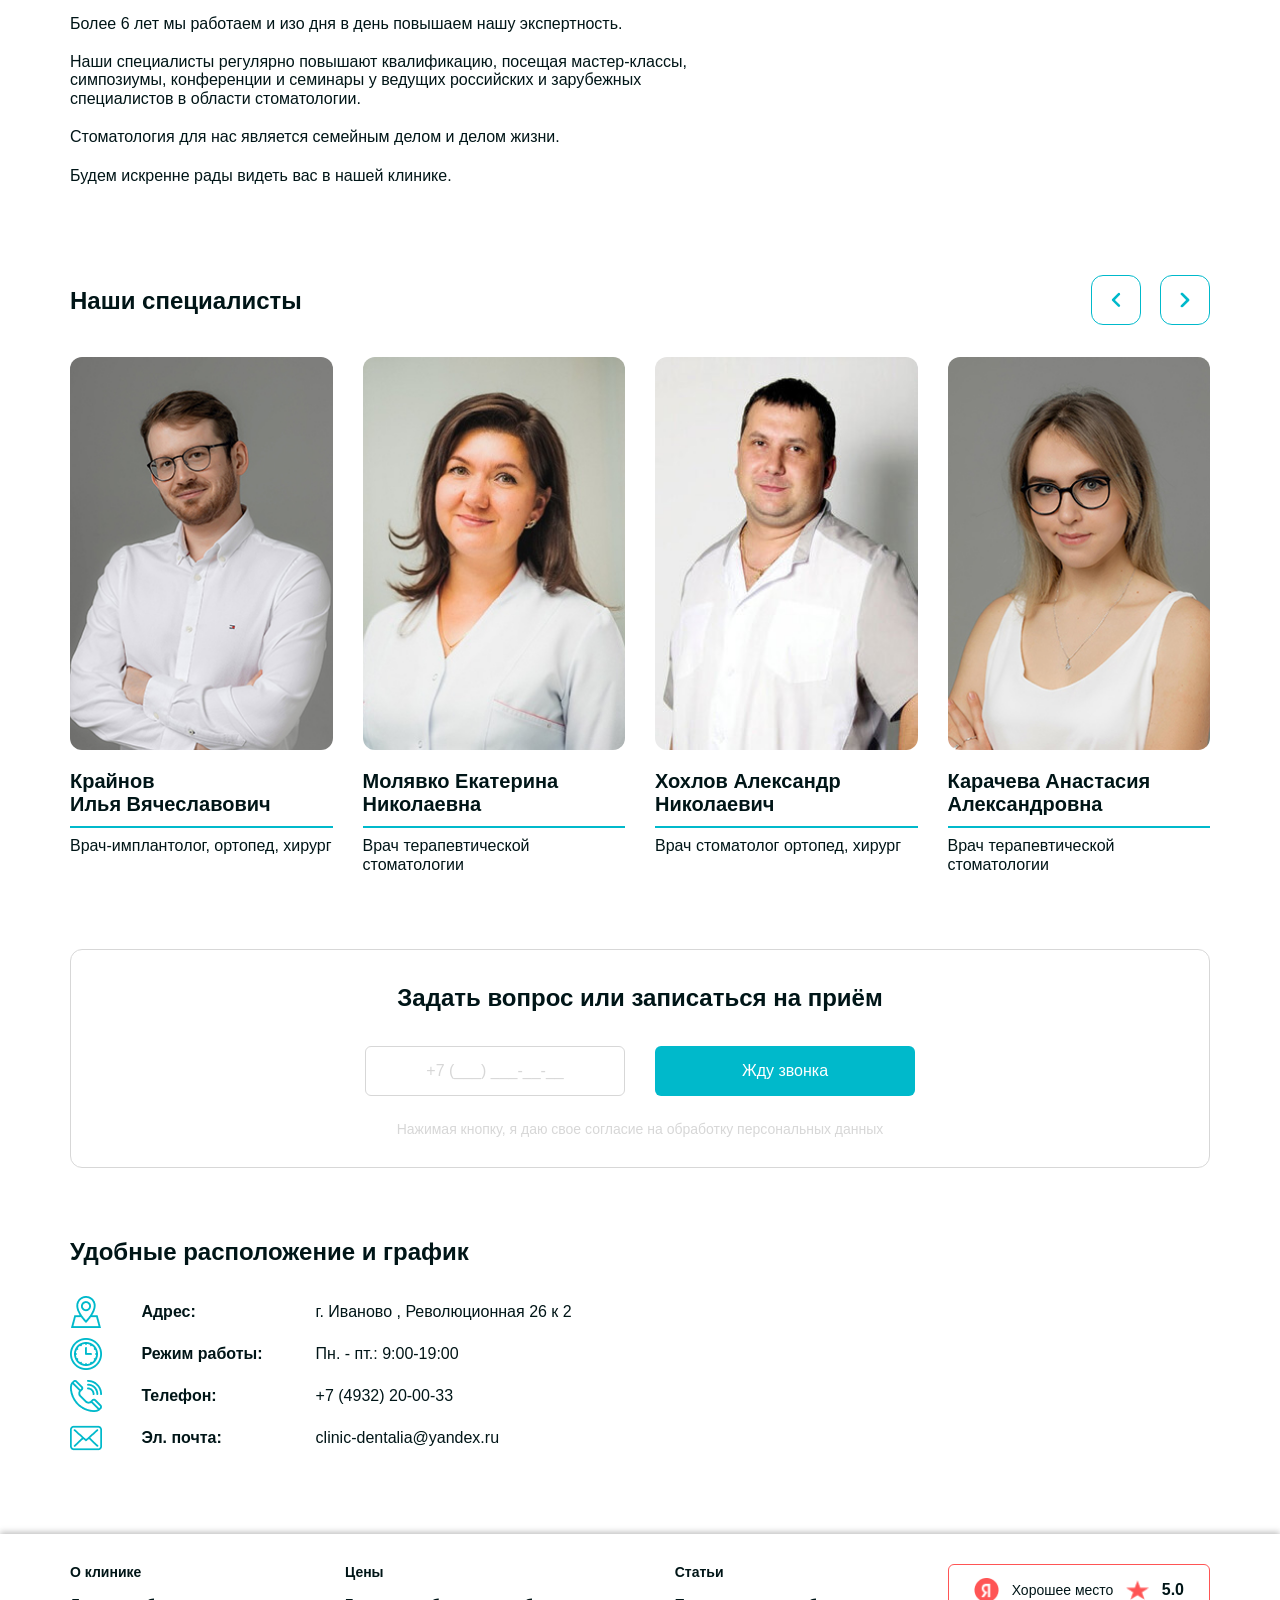
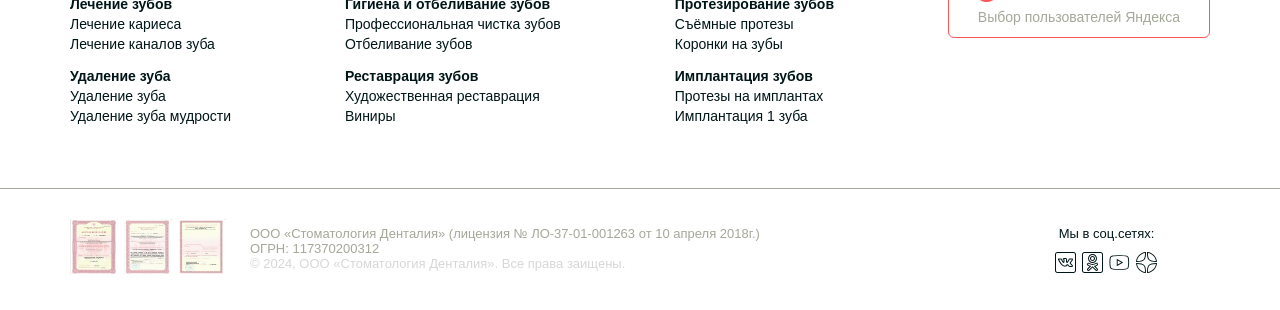
==== commit 122795a0: "order corrected" ====
--- a/index.html
+++ b/index.html
@@ -1324,9 +1324,9 @@
           <div class="footer__inner-left-wrap">
             <div class="footer__inner-bottom--left">
               <div class="footer__inner-bottom--lisense">              
-                <button class="footer-lisense btn-reset"><img src="img/license2.jpg" alt="" class="footer__inner-bottom--img"></button>
+                <button class="footer-lisense btn-reset"><img src="img/license3.jpg" alt="" class="footer__inner-bottom--img"></button>
                 <button class="footer-lisense btn-reset"><img src="img/license1.jpg" alt="" class="footer__inner-bottom--img"></button>
-                <button class="footer-lisense btn-reset"><img src="img/license3.jpg" alt="" class="footer__inner-bottom--img"></button>             
+                <button class="footer-lisense btn-reset"><img src="img/license2.jpg" alt="" class="footer__inner-bottom--img"></button>             
               </div>
               <div class="swiper-footer--inner">
                 <div class="swiper-footer">             
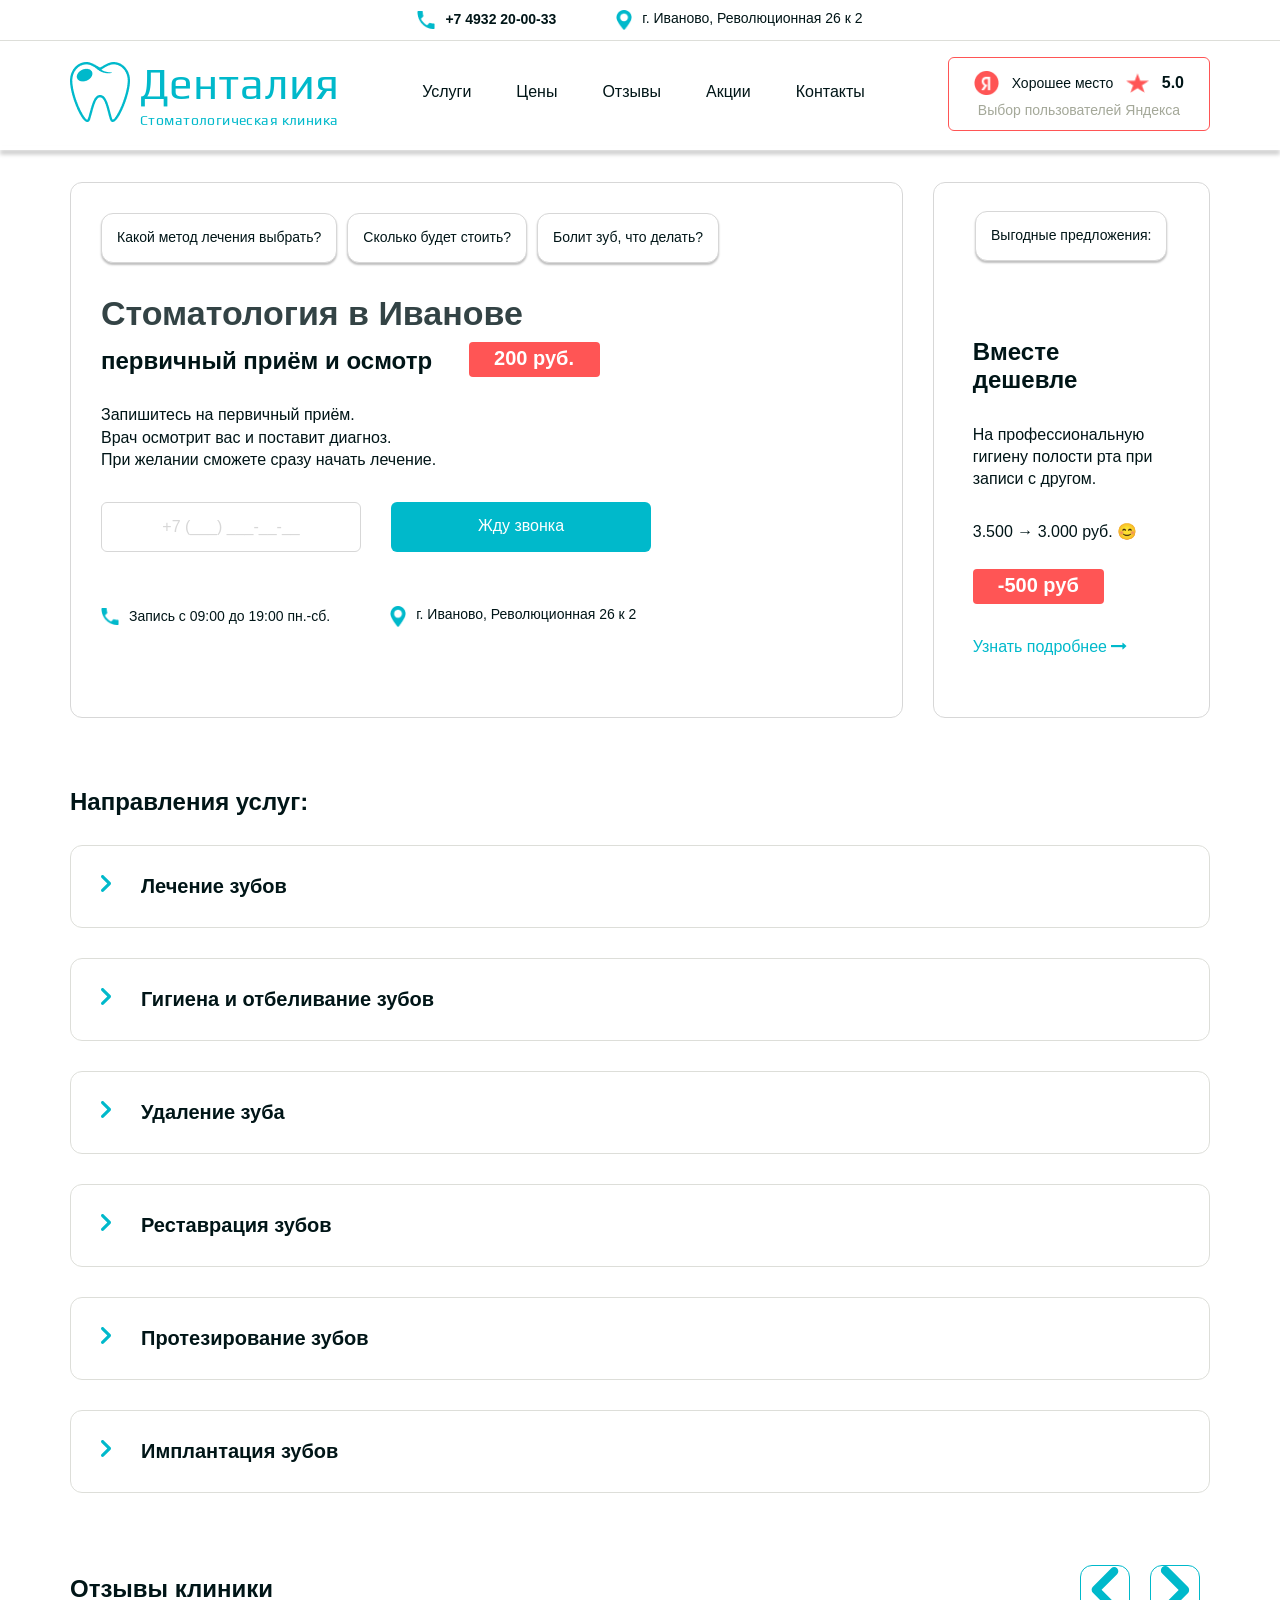
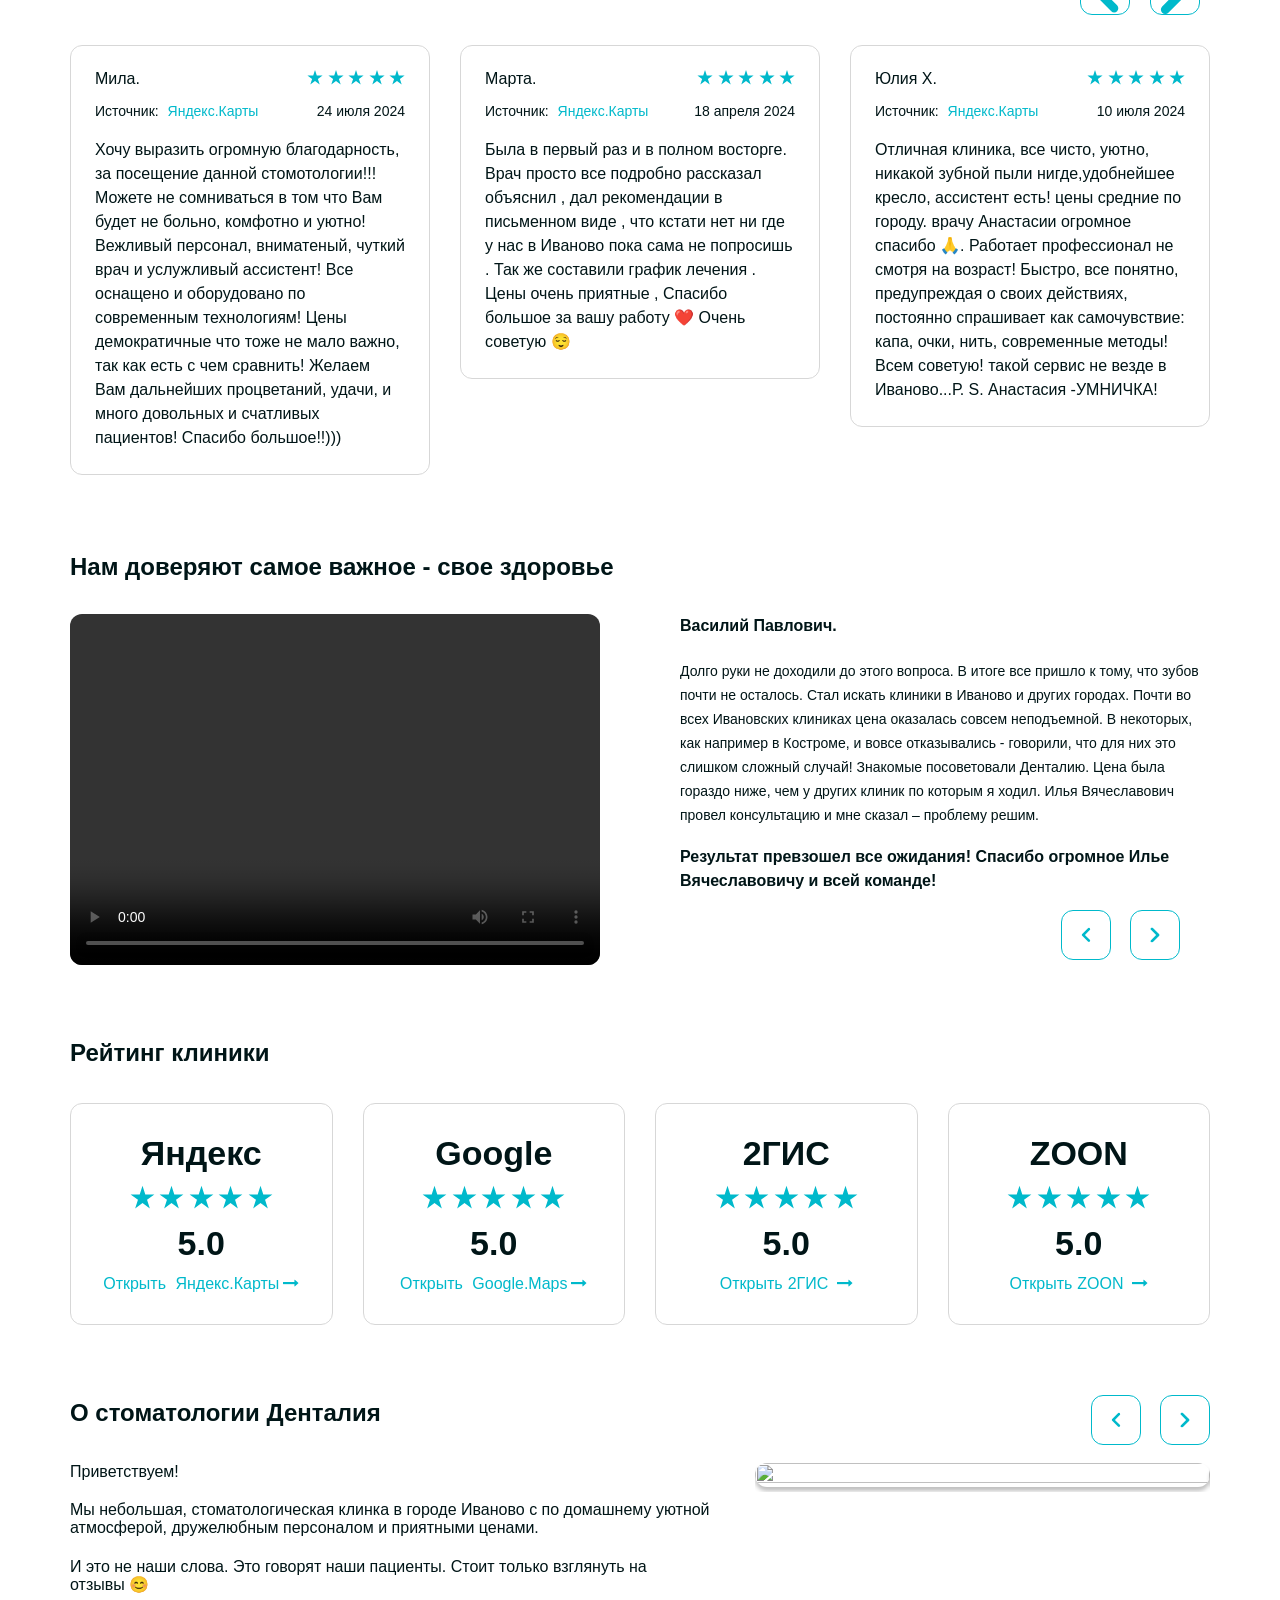
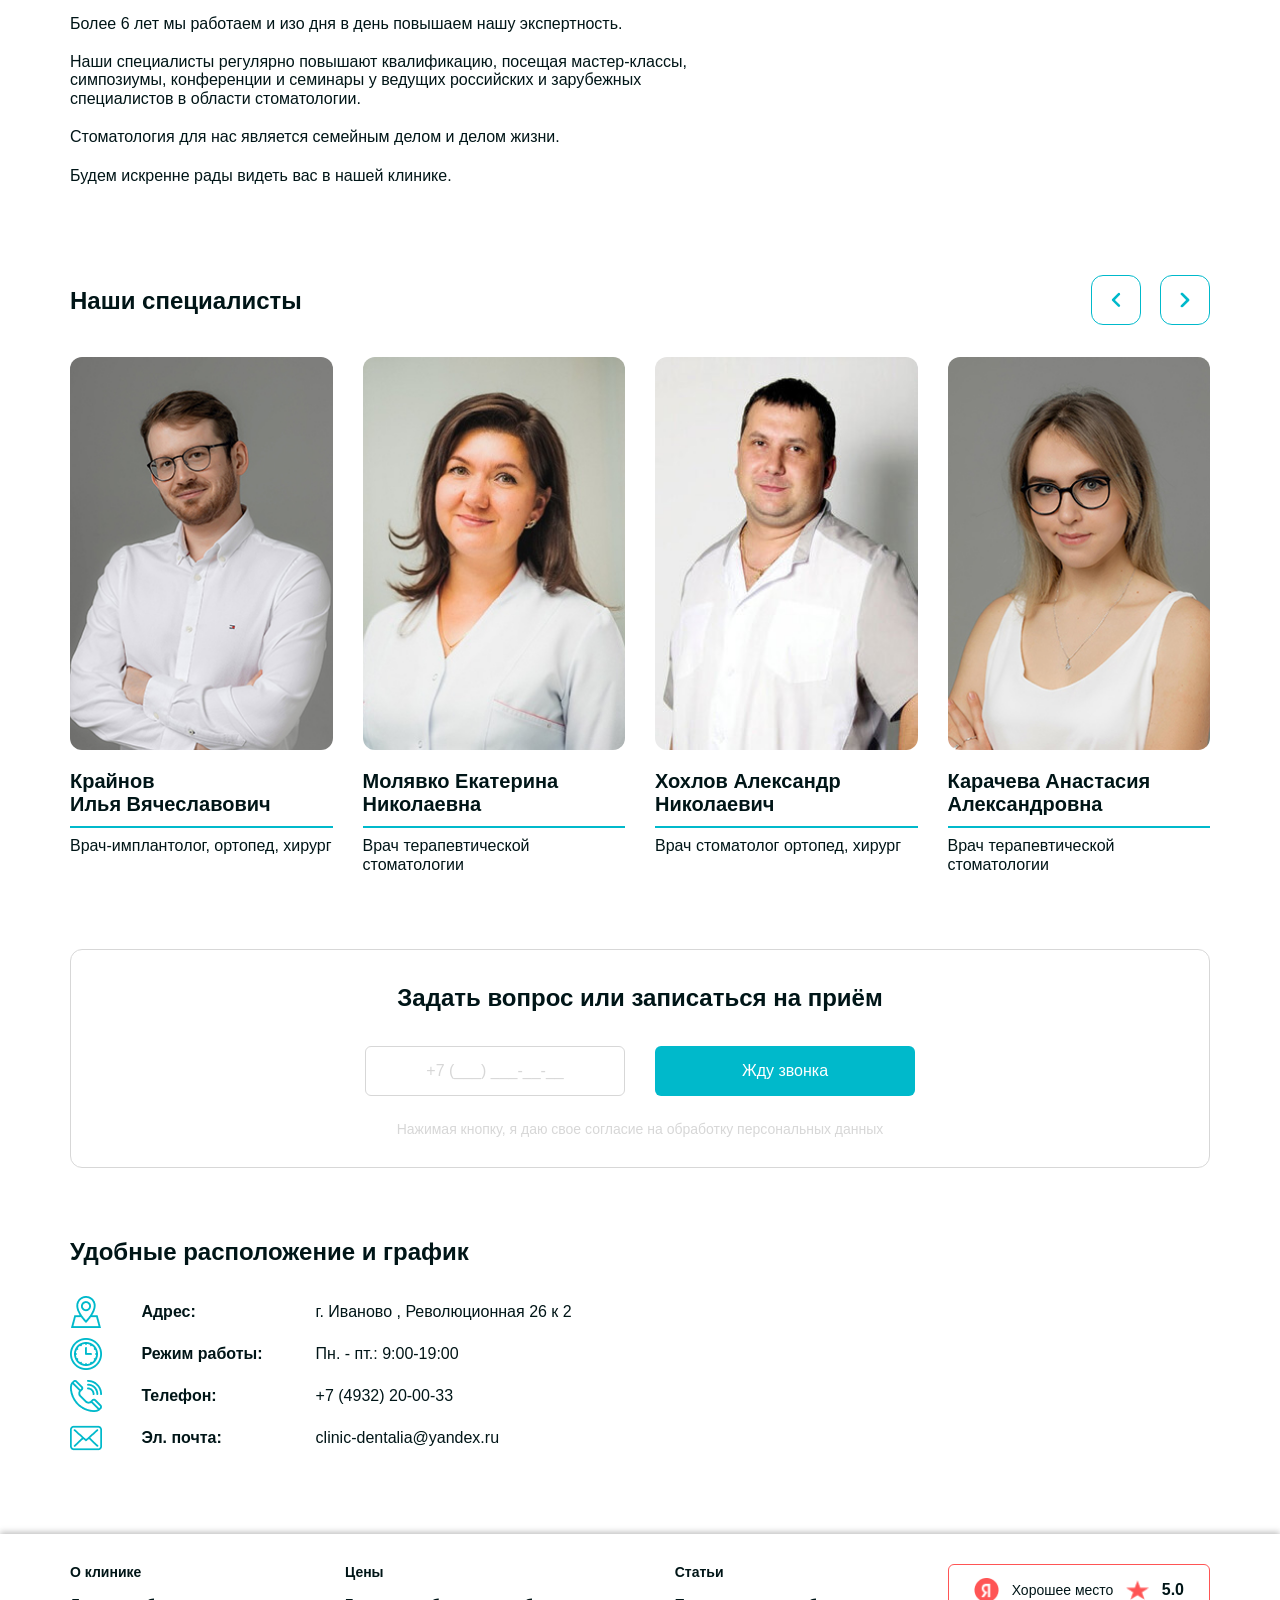
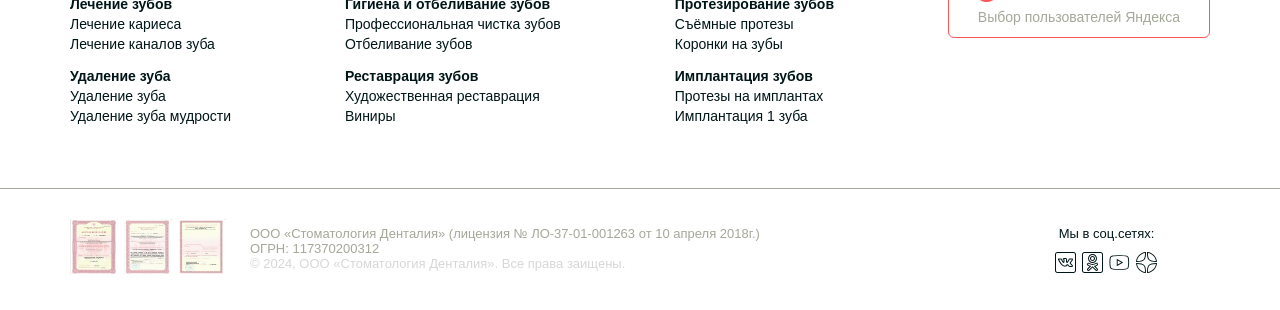
==== commit aa18845a: "new menu and links" ====
--- a/index.html
+++ b/index.html
@@ -115,7 +115,7 @@
                     <li class="burger-menu__item burger__title">Услуги:</li>
                     <li class="burger-menu__item"><a href="lechenie-zubov.html" class="burger-menu__link">Лечение зубов</a></li>
                     <li class="burger-menu__item"><a href="gigiena-i-otbelivanie-zubov.html" class="burger-menu__link">Гигиена и отбеливание зубов</a></li>
-                    <li class="burger-menu__item"><a href="udalenie-zuba.html" class="burger-menu__link">Удаление зуба</a></li>
+                    <li class="burger-menu__item"><a href="udalenie-zubov.html" class="burger-menu__link">Удаление зуба</a></li>
                     <li class="burger-menu__item"><a href="restavraciya-zubov.html" class="burger-menu__link">Реставрация зубов</a></li>
                     <li class="burger-menu__item"><a href="protezirovanie-zubov.html" class="burger-menu__link">Протезирование зубов</a></li>
                     <li class="burger-menu__item"><a href="implantaciya-zubov.html" class="burger-menu__link">Имплантация зубов</a></li>              
@@ -197,7 +197,7 @@
     <main class="main">
       <section class="hero">
         <div class="container">
-          <div class="hero__inner">
+          <div class="hero__inner hero__inner-pos">
             <div class="hero__inner-left ramka">
               <div class="hero__ramka">
                 <div class="hero__ramka-item">Какой метод лечения выбрать?</div>
@@ -274,43 +274,43 @@
                     <div class="hover-menu__card">
                       <ul class="hover-menu__list">
                         <li class="hover-menu__item hover-item__title"><a href="lechenie-zubov.html" class="hover-menu__link">Лечение зубов</a></li>
-                        <li class="hover-menu__item "><a href="lechenie-zubov.html" class="hover-menu__link">Лечение кариеса</a></li>
-                        <li class="hover-menu__item "><a href="lechenie-zubov.html" class="hover-menu__link">Лечение каналов зуба</a></li>
+                        <li class="hover-menu__item "><a href="lechenie-kariesa.html" class="hover-menu__link">Лечение кариеса</a></li>
+                        <li class="hover-menu__item "><a href="lechenie-kanalov-zuba.html" class="hover-menu__link">Лечение каналов зуба</a></li>
                       </ul>
                     </div>
                     <div class="hover-menu__card">
                       <ul class="hover-menu__list">
-                        <li class="hover-menu__item hover-item__title"><a href="udalenie-zuba.html" class="hover-menu__link">Удаление зуба</a></li>
+                        <li class="hover-menu__item hover-item__title"><a href="udalenie-zubov.html" class="hover-menu__link">Удаление зуба</a></li>
                         <li class="hover-menu__item"><a href="udalenie-zuba.html" class="hover-menu__link">Удаление зуба</a></li>
-                        <li class="hover-menu__item"><a href="udalenie-zuba.html" class="hover-menu__link">Удаление зуба мудрости</a></li>
+                        <li class="hover-menu__item"><a href="udalenie-zuba-mudrosti.html" class="hover-menu__link">Удаление зуба мудрости</a></li>
                       </ul>
                     </div>
                     <div class="hover-menu__card">
                       <ul class="hover-menu__list">
                         <li class="hover-menu__item hover-item__title"><a href="protezirovanie-zubov.html" class="hover-menu__link">Протезирование зубов</a></li>
-                        <li class="hover-menu__item"><a href="protezirovanie-zubov.html" class="hover-menu__link">Съемные протезы</a></li>
-                        <li class="hover-menu__item"><a href="protezirovanie-zubov.html" class="hover-menu__link">Коронки на зубы</a></li>
+                        <li class="hover-menu__item"><a href="syemnye-protezy.html" class="hover-menu__link">Съемные протезы</a></li>
+                        <li class="hover-menu__item"><a href="koronki-na-zuby.html" class="hover-menu__link">Коронки на зубы</a></li>
                       </ul>
                     </div>
                     <div class="hover-menu__card">
                       <ul class="hover-menu__list">
                         <li class="hover-menu__item hover-item__title"><a href="gigiena-i-otbelivanie-zubov.html" class="hover-menu__link">Гигиена и отбеливание зубов</a></li>
-                        <li class="hover-menu__item"><a href="gigiena-i-otbelivanie-zubov.html" class="hover-menu__link">Профессиональная чистка зубов</a></li>
-                        <li class="hover-menu__item"><a href="gigiena-i-otbelivanie-zubov.html" class="hover-menu__link">Отбеливание зубов</a></li>
+                        <li class="hover-menu__item"><a href="professional'naya-chistka-zubov.html" class="hover-menu__link">Профессиональная чистка зубов</a></li>
+                        <li class="hover-menu__item"><a href="otbelivanie-zubov.html" class="hover-menu__link">Отбеливание зубов</a></li>
                       </ul>
                     </div>
                     <div class="hover-menu__card">
                       <ul class="hover-menu__list">
                         <li class="hover-menu__item hover-item__title"><a href="restavraciya-zubov.html" class="hover-menu__link">Реставрация зубов</a></li>
-                        <li class="hover-menu__item"><a href="restavraciya-zubov.html" class="hover-menu__link">Художественная реставрация зубов</a></li>
-                        <li class="hover-menu__item"><a href="restavraciya-zubov.html" class="hover-menu__link">Виниры</a></li>
+                        <li class="hover-menu__item"><a href="hudozhestvennaya-restavraciya-zubov.html" class="hover-menu__link">Художественная реставрация зубов</a></li>
+                        <li class="hover-menu__item"><a href="viniry.html" class="hover-menu__link">Виниры</a></li>
                       </ul>
                     </div>
                     <div class="hover-menu__card">
                       <ul class="hover-menu__list">
                         <li class="hover-menu__item hover-item__title"><a href="implantaciya-zubov.html" class="hover-menu__link">Имплантация зубов</a></li>
-                        <li class="hover-menu__item"><a href="implantaciya-zubov.html" class="hover-menu__link">Протезы на имплантах</a></li>
-                        <li class="hover-menu__item"><a href="implantaciya-zubov.html" class="hover-menu__link">Имплант 1 зуба</a></li>
+                        <li class="hover-menu__item"><a href="protezy-na-implantah.html" class="hover-menu__link">Протезы на имплантах</a></li>
+                        <li class="hover-menu__item"><a href="implant-1-zuba.html" class="hover-menu__link">Имплант 1 зуба</a></li>
                       </ul>
                     </div>
       
@@ -322,7 +322,7 @@
           
         </div>
       </section> 
-      <section class="services" id="services-dentalia">
+      <section class="services">
         <div class="container">
           <h2 class="hero__subtitle">Направления услуг:</h2>
         <div class="services__accordion ">
@@ -342,7 +342,7 @@
             
             <span class="services__accordion-item--link">Гигиена и отбеливание зубов</span>
           </a>
-          <a href="udalenie-zuba.html" class="ramka-services services__accordion-item ">
+          <a href="udalenie-zubov.html" class="ramka-services services__accordion-item ">
             
               <svg width="10" height="17" viewBox="0 0 10 17" fill="none" xmlns="http://www.w3.org/2000/svg">
                 <path d="M9.54551 9.65228L2.65123 16.5474C2.04326 17.1556 1.05793 17.1526 0.452962 16.5414C-0.15201 15.9302 -0.149015 14.9396 0.458952 14.3313L6.28704 8.50208L0.458952 2.67282C-0.149015 2.0646 -0.15201 1.07399 0.452962 0.462763C1.05793 -0.148466 2.04326 -0.151478 2.65123 0.456741L9.54251 7.35189C9.85997 7.66804 10.0097 8.08657 9.99774 8.50509C10.0127 8.9176 9.85997 9.33612 9.54551 9.65228Z" fill="#00B9CB" />
@@ -381,7 +381,7 @@
         </div>
         
       </section>
-      <section class="reviews" id="reviews-dentalia">
+      <section class="reviews">
         <div class="container">
             <div class="reviews__inner">
             <div class="swiper swiper1">
@@ -1174,7 +1174,7 @@
             <li class="footer__item item-subtitle"><a href="lechenie-zubov.html" class="footer__link">Лечение зубов</a></li>
             <li class="footer__item"><a href="lechenie-zubov.html" class="footer__link">Лечение кариеса</a></li>
             <li class="footer__item"><a href="lechenie-zubov.html" class="footer__link">Лечение каналов зуба</a></li>
-            <li class="footer__item item-subtitle"><a href="udalenie-zuba.html" class="footer__link">Удаление зуба</a></li>
+            <li class="footer__item item-subtitle"><a href="udalenie-zubov.html" class="footer__link">Удаление зуба</a></li>
             <li class="footer__item"><a href="udalenie-zuba.html" class="footer__link">Удаление зуба</a></li>
             <li class="footer__item"><a href="udalenie-zuba.html" class="footer__link">Удаление зуба мудрости</a></li>
           </ul>
@@ -1307,7 +1307,7 @@
                 <li class="burger-menu__item burger__title">Услуги:</li>
                 <li class="burger-menu__item"><a href="lechenie-zubov.html" class="burger-menu__link">Лечение зубов</a></li>
                 <li class="burger-menu__item"><a href="gigiena-i-otbelivanie-zubov.html" class="burger-menu__link">Гигиена и отбеливание зубов</a></li>
-                <li class="burger-menu__item"><a href="udalenie-zuba.html" class="burger-menu__link">Удаление зуба</a></li>
+                <li class="burger-menu__item"><a href="udalenie-zubov.html" class="burger-menu__link">Удаление зуба</a></li>
                 <li class="burger-menu__item"><a href="restavraciya-zubov.html" class="burger-menu__link">Реставрация зубов</a></li>
                 <li class="burger-menu__item"><a href="protezirovanie-zubov.html" class="burger-menu__link">Протезирование зубов</a></li>
                 <li class="burger-menu__item"><a href="implantaciya-zubov.html" class="burger-menu__link">Имплантация зубов</a></li>              
--- a/css/services-main.css
+++ b/css/services-main.css
@@ -10,6 +10,7 @@
 .service-hero__subtitle {
   max-width: 343px;
 }
+
 .service-item {
   padding: 2px 4px;
   height: auto;
@@ -35,10 +36,10 @@
 
 
 .hero__ramka-services {
- display: flex;
- flex-direction: column;
+ /* display: flex;
+ flex-direction: column; */
  max-width: 620px;
- align-self: flex-start;
+ /* align-self: flex-start; */
  margin-top: 12px;
   
 
@@ -53,7 +54,7 @@
 }
 .right-services__img {
   display: block;
-  width: 310px;
+  width: 370px;
   height: 100%;
   object-fit: contain;
   border-radius: 6px;
@@ -62,6 +63,73 @@
   -ms-border-radius: 6px;
   -o-border-radius: 6px;
 }
+/* .service-descr {
+  max-width: 550px;
+} */
+.service-title {
+  font-weight: 600;
+  line-height: 140%;
+
+font-size: 16px;
+color: var(--txt-black);
+margin-bottom: 20px;
+}
+.service-list {
+  padding: 0;
+  padding-left: 18px;
+  margin: 0;
+  
+
+}
+.service-text {
+  font-weight: 600;
+font-size: 16px;
+color: var(--txt-black);
+line-height: 150%;
+margin-bottom: 12px;
+}
+.service-sublist {
+  list-style-type: "- ";
+}
+.service-subtext {
+  font-size: 16px;
+color: var(--txt-black);
+line-height: 150%;
+  font-weight: 400;
+}
+.service-form {
+  margin-bottom: 10px;
+}
+.service-text--udalenie {
+  font-weight: 400;
+  margin-bottom: 2px;
+}
+.service-subtext--udalenie {
+  margin-top: 20px;
+}
+
+.service-title--restavracia {
+  font-weight: 600;
+font-size: 20px;
+color: var(--txt-black);
+line-height: 140%;
+margin-bottom: 0;
+
+}
+
+.service-title--restavracia-small {
+  font-weight: 600;
+font-size: 16px;
+color: var(--txt-black);
+line-height: 140%;
+margin-top: 20px;
+margin-bottom: 0;
+
+}
+.service-subtext--protezirovanie {
+  margin-top: 20px;
+}
+
 
 /* ABOUT */
 .about__service {
--- a/css/media.css
+++ b/css/media.css
@@ -380,9 +380,9 @@
   flex-direction: column;
   width: 100%;
   max-width: 100%;
-  
-  
-}
+  margin-bottom: 24px; 
+}
+
 .form__input, .hero__button {
   width: 100%;
   max-width: 100%;
@@ -390,7 +390,7 @@
 
 .form__input {
   margin-right: 0;
-  margin-bottom: 24px;
+  margin-bottom: 12px;
 }
 
 
@@ -439,6 +439,7 @@
   padding: 0;
   border: none;
 }
+
 }
 
 @media (max-width: 479.20px) {
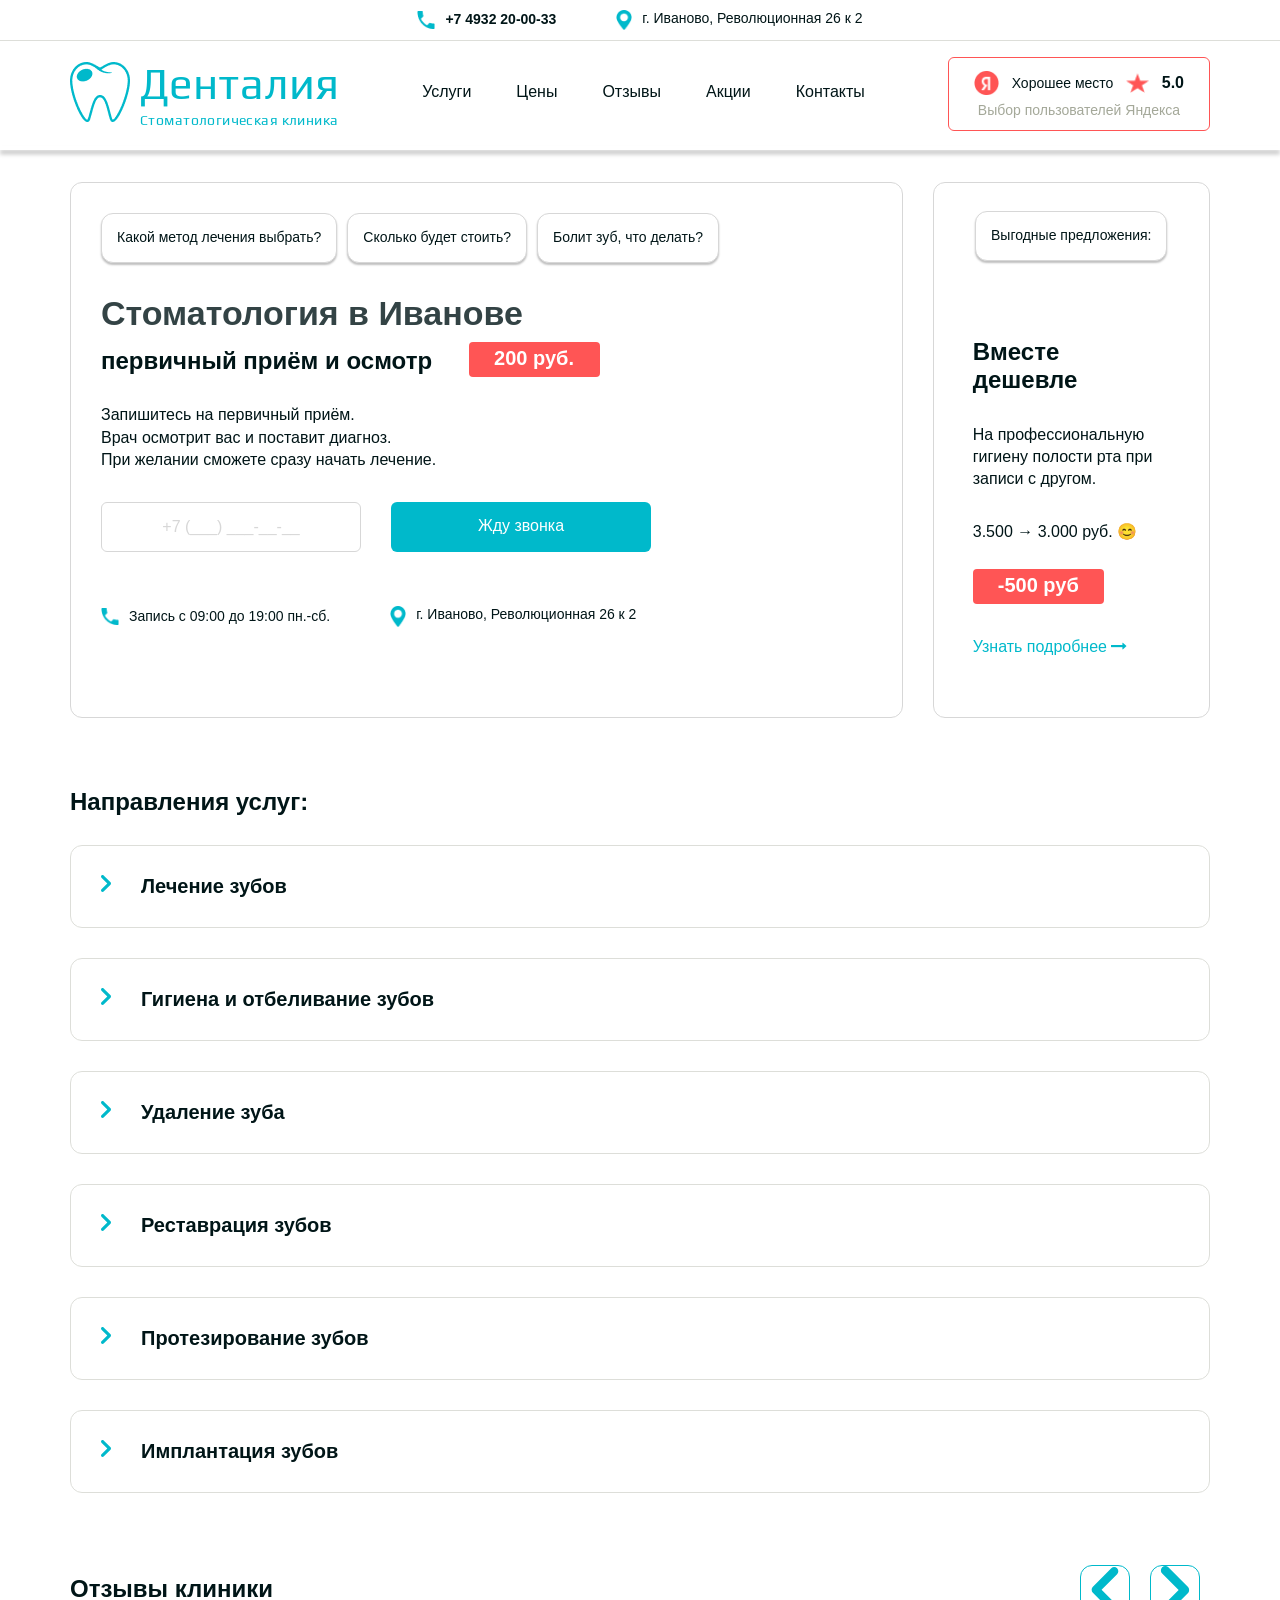
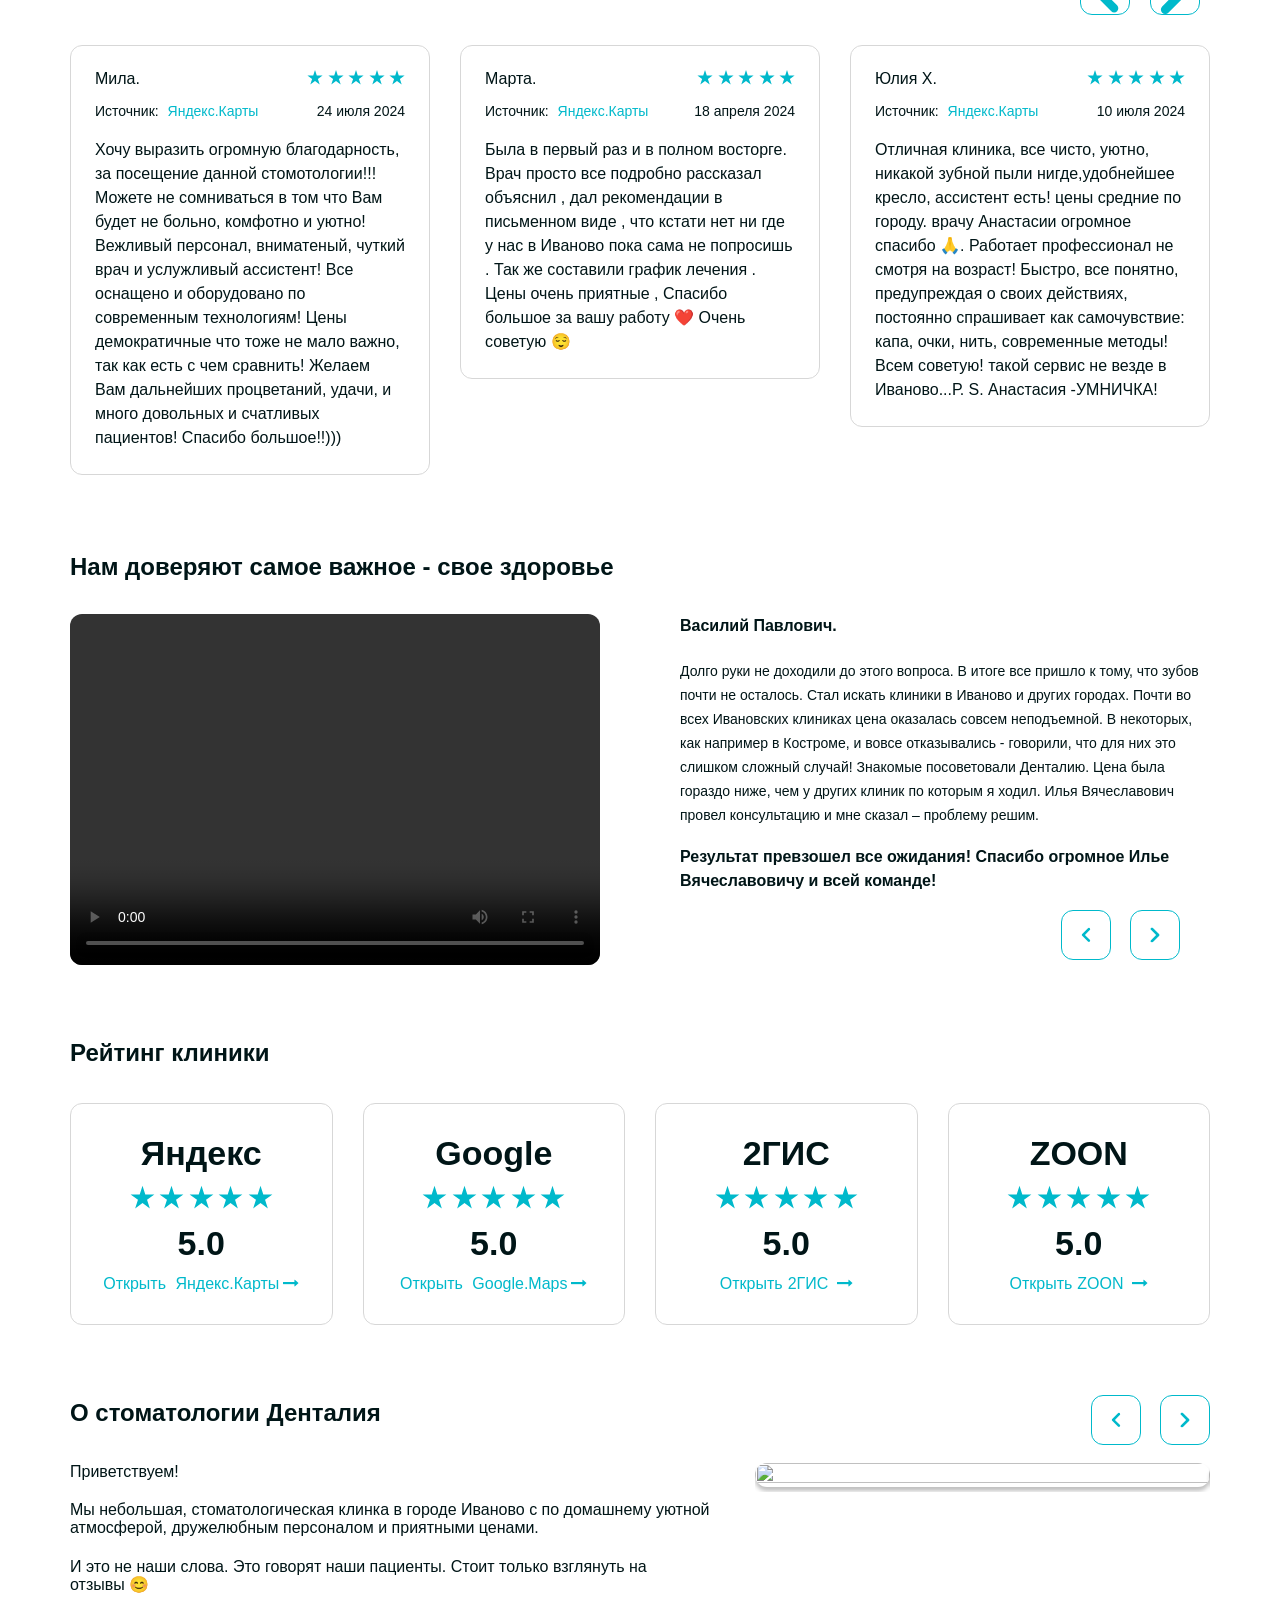
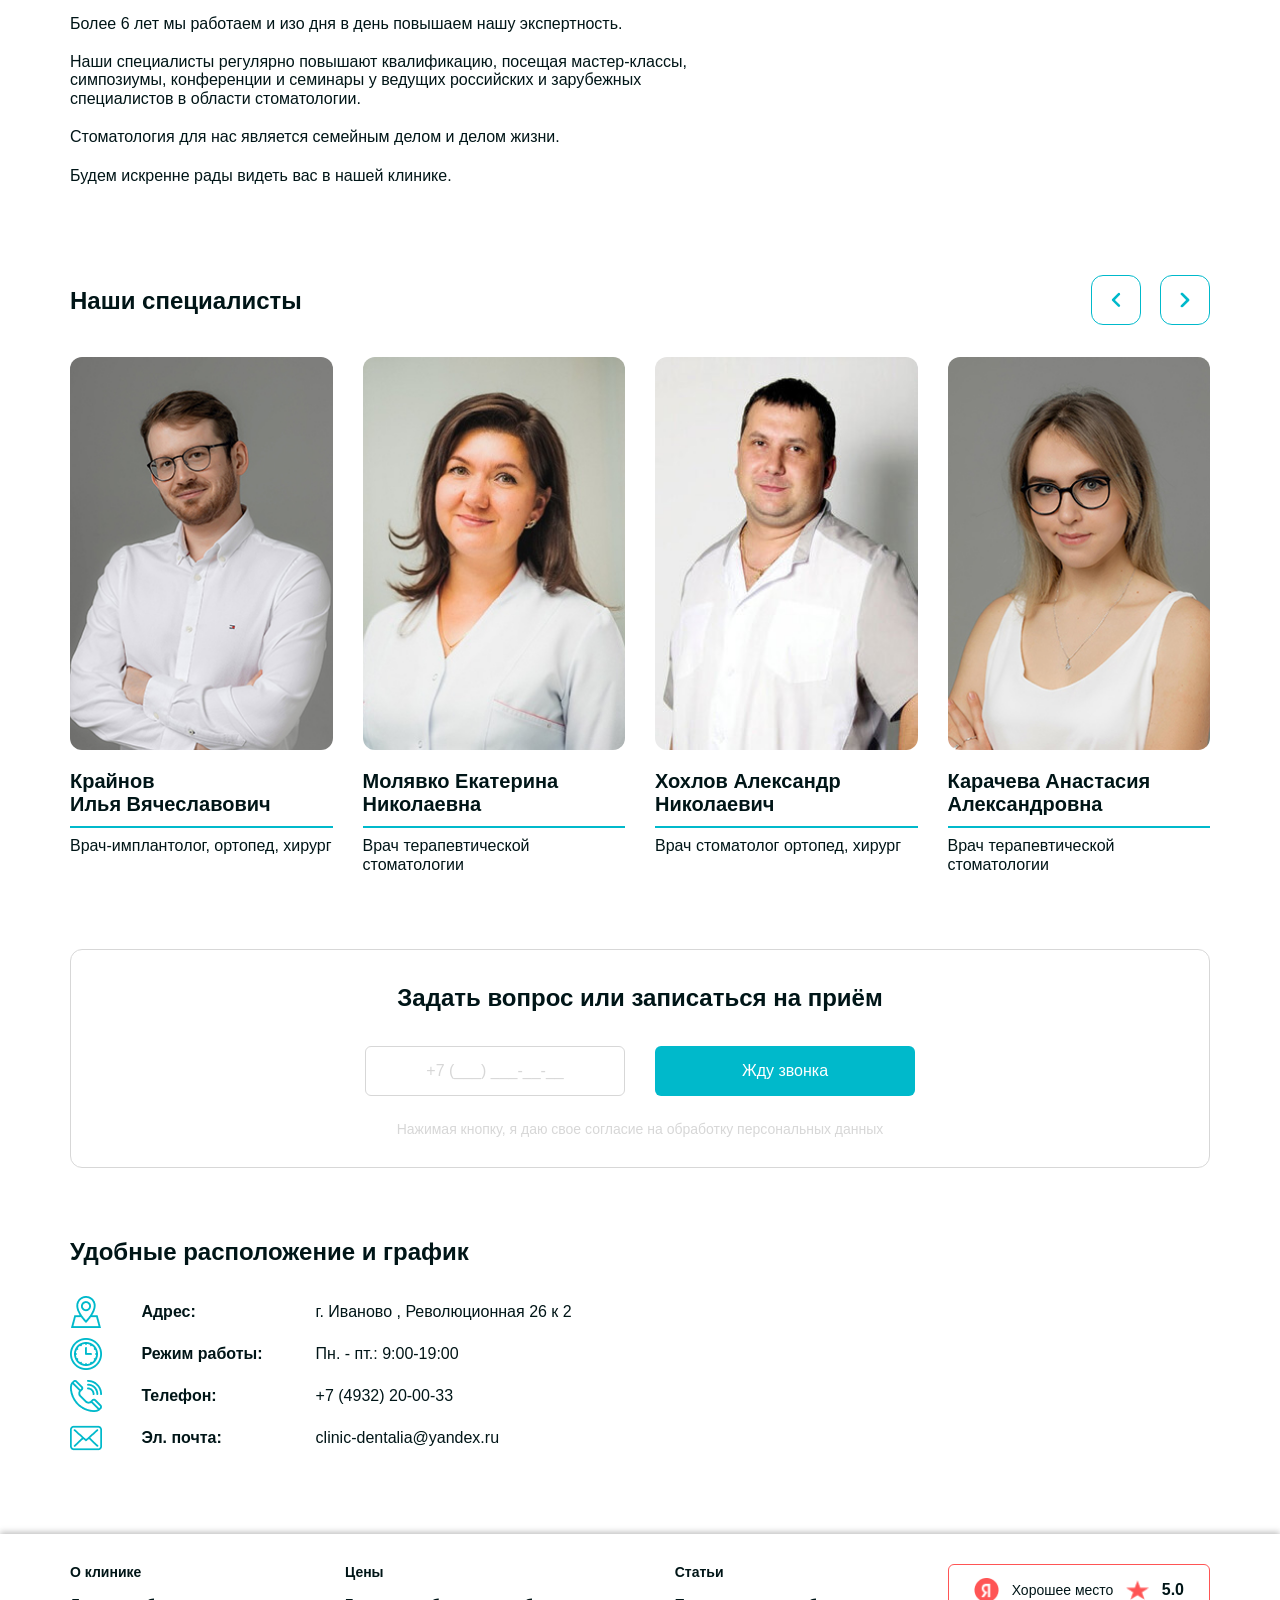
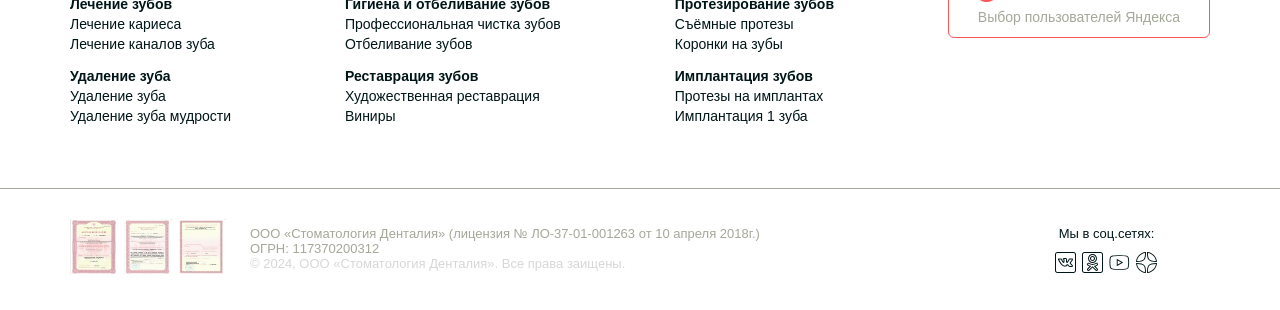
==== commit dc72195c: "all links everywere added" ====
--- a/index.html
+++ b/index.html
@@ -104,12 +104,12 @@
                     <li class="burger-menu__item burger__title">О клинике:</li>
                     <li class="burger-menu__item"><a href="akcii.html" class="burger-menu__link">Акции</a></li>
                     <li class="burger-menu__item"><a href="ceny.html" class="burger-menu__link">Цены</a></li>
-                    <li class="burger-menu__item"><a href="index.html" class="burger-menu__link">Отзывы</a></li>
+                    <li class="burger-menu__item"><a href="otzyvy.html" class="burger-menu__link">Отзывы</a></li>
                     <li class="burger-menu__item"><a href="vrachi.html" class="burger-menu__link">Врачи</a></li>
                     <li class="burger-menu__item"><a href="rassrochka.html" class="burger-menu__link">Рассрочка</a></li>
                     <li class="burger-menu__item"><a href="nalogovyj-vychet.html" class="burger-menu__link">Налоговый вычет</a></li>
                     <li class="burger-menu__item"><a href="blog.html" class="burger-menu__link">Статьи</a></li>
-                    <li class="burger-menu__item"><a href="#" class="burger-menu__link">Контакты</a></li>
+                    <li class="burger-menu__item"><a href="kontakty.html" class="burger-menu__link">Контакты</a></li>
                   </ul>
                   <ul class="burger-menu__list">
                     <li class="burger-menu__item burger__title">Услуги:</li>
@@ -1015,7 +1015,7 @@
           </div>
         </div>
       </section>
-      <section class="about" id="about-dentalia">
+      <section class="about">
         <div class="container">
           <div class="about__inner-wrap">
             <h2 class="ratings__inner-title title">О стоматологии Денталия</h2>
@@ -1172,30 +1172,30 @@
           <ul class="footer__menu">
             <li class="footer__item item-title about__clinica"><a href="#" class="footer__link blank--link">О клинике</a></li>
             <li class="footer__item item-subtitle"><a href="lechenie-zubov.html" class="footer__link">Лечение зубов</a></li>
-            <li class="footer__item"><a href="lechenie-zubov.html" class="footer__link">Лечение кариеса</a></li>
-            <li class="footer__item"><a href="lechenie-zubov.html" class="footer__link">Лечение каналов зуба</a></li>
+            <li class="footer__item"><a href="lechenie-kariesa.html" class="footer__link">Лечение кариеса</a></li>
+            <li class="footer__item"><a href="lechenie-kanalov-zuba.html" class="footer__link">Лечение каналов зуба</a></li>
             <li class="footer__item item-subtitle"><a href="udalenie-zubov.html" class="footer__link">Удаление зуба</a></li>
             <li class="footer__item"><a href="udalenie-zuba.html" class="footer__link">Удаление зуба</a></li>
-            <li class="footer__item"><a href="udalenie-zuba.html" class="footer__link">Удаление зуба мудрости</a></li>
+            <li class="footer__item"><a href="udalenie-zuba-mudrosti.html" class="footer__link">Удаление зуба мудрости</a></li>
           </ul>
           <ul class="footer__menu">
             <li class="footer__item item-title"><a href="ceny.html" class="footer__link">Цены</a></li>
             <li class="footer__item item-subtitle"><a href="gigiena-i-otbelivanie-zubov.html" class="footer__link">Гигиена и отбеливание зубов</a></li>
-            <li class="footer__item"><a href="gigiena-i-otbelivanie-zubov.html" class="footer__link">Профессиональная чистка зубов</a></li>
-            <li class="footer__item"><a href="gigiena-i-otbelivanie-zubov.html" class="footer__link">Отбеливание зубов</a></li>
+            <li class="footer__item"><a href="professional'naya-chistka-zubov.html" class="footer__link">Профессиональная чистка зубов</a></li>
+            <li class="footer__item"><a href="otbelivanie-zubov.html" class="footer__link">Отбеливание зубов</a></li>
             <li class="footer__item item-subtitle"><a href="restavraciya-zubov.html" class="footer__link">Реставрация зубов</a></li>
-            <li class="footer__item"><a href="restavraciya-zubov.html" class="footer__link">Художественная реставрация</a></li>
-            <li class="footer__item"><a href="protezirovanie-zubov.html" class="footer__link">Виниры</a></li>
+            <li class="footer__item"><a href="hudozhestvennaya-restavraciya-zubov.html" class="footer__link">Художественная реставрация</a></li>
+            <li class="footer__item"><a href="viniry.html" class="footer__link">Виниры</a></li>
           </ul>
           
             <ul class="footer__menu">
               <li class="footer__item item-title"><a href="blog.html" class="footer__link">Статьи</a></li>
               <li class="footer__item item-subtitle"><a href="protezirovanie-zubov.html" class="footer__link">Протезирование зубов</a></li>
-              <li class="footer__item"><a href="protezirovanie-zubov.html" class="footer__link">Съёмные протезы</a></li>
-              <li class="footer__item"><a href="protezirovanie-zubov.html" class="footer__link">Коронки на зубы</a></li>
+              <li class="footer__item"><a href="syemnye-protezy.html" class="footer__link">Съёмные протезы</a></li>
+              <li class="footer__item"><a href="koronki-na-zuby.html" class="footer__link">Коронки на зубы</a></li>
               <li class="footer__item item-subtitle"><a href="implantaciya-zubov.html" class="footer__link">Имплантация зубов</a></li>
-              <li class="footer__item"><a href="protezirovanie-zubov.html" class="footer__link">Протезы на имплантах</a></li>
-              <li class="footer__item"><a href="implantaciya-zubov.html" class="footer__link">Имплантация 1 зуба</a></li>
+              <li class="footer__item"><a href="protezy-na-implantah.html" class="footer__link">Протезы на имплантах</a></li>
+              <li class="footer__item"><a href="implant-1-zuba.html" class="footer__link">Имплантация 1 зуба</a></li>
             </ul> 
             <div class="nav__header-menu--grade footer-menu--grade">
               <div class="grade__header">
@@ -1241,12 +1241,12 @@
         <div class="footer__popup">
           <div class="footer__popup-inner">
             <ul class="footer__popup-list">
-              <li class="footer__popup-item"><a href="" class="footer__popup-link">Акции</a></li>
-              <li class="footer__popup-item"><a href="" class="footer__popup-link">Отзывы</a></li>
-              <li class="footer__popup-item"><a href="" class="footer__popup-link">Врачи</a></li>
-              <li class="footer__popup-item"><a href="" class="footer__popup-link">Рассрочка</a></li>
-              <li class="footer__popup-item"><a href="" class="footer__popup-link">Налоговый вычет</a></li>
-              <li class="footer__popup-item"><a href="" class="footer__popup-link">Контакты</a></li>
+              <li class="footer__popup-item"><a href="akcii.html" class="footer__popup-link">Акции</a></li>
+              <li class="footer__popup-item"><a href="otzyvy.html" class="footer__popup-link">Отзывы</a></li>
+              <li class="footer__popup-item"><a href="vrachi.html" class="footer__popup-link">Врачи</a></li>
+              <li class="footer__popup-item"><a href="rassrochka.html" class="footer__popup-link">Рассрочка</a></li>
+              <li class="footer__popup-item"><a href="nalogovyj-vychet.html" class="footer__popup-link">Налоговый вычет</a></li>
+              <li class="footer__popup-item"><a href="kontakty.html" class="footer__popup-link">Контакты</a></li>
             </ul>
           </div>
           <button class="footer__popup-button btn-reset">                
@@ -1296,12 +1296,12 @@
                 <li class="burger-menu__item burger__title">О клинике:</li>
                 <li class="burger-menu__item"><a href="akcii.html" class="burger-menu__link">Акции</a></li>
                 <li class="burger-menu__item"><a href="ceny.html" class="burger-menu__link">Цены</a></li>
-                <li class="burger-menu__item"><a href="index.html" class="burger-menu__link">Отзывы</a></li>
+                <li class="burger-menu__item"><a href="otzyvy.html" class="burger-menu__link">Отзывы</a></li>
                 <li class="burger-menu__item"><a href="vrachi.html" class="burger-menu__link">Врачи</a></li>
                 <li class="burger-menu__item"><a href="rassrochka.html" class="burger-menu__link">Рассрочка</a></li>
                 <li class="burger-menu__item"><a href="nalogovyj-vychet.html" class="burger-menu__link">Налоговый вычет</a></li>
                 <li class="burger-menu__item"><a href="blog.html" class="burger-menu__link">Статьи</a></li>
-                <li class="burger-menu__item"><a href="#" class="burger-menu__link">Контакты</a></li>
+                <li class="burger-menu__item"><a href="kontakty.html" class="burger-menu__link">Контакты</a></li>
               </ul>
               <ul class="burger-menu__list">
                 <li class="burger-menu__item burger__title">Услуги:</li>
--- a/css/media.css
+++ b/css/media.css
@@ -219,7 +219,7 @@
     max-width: 276px;
   }
   .footer__burger-menu {
-    bottom: 119px;
+    bottom: 156px;
   }
   .footer__burger--text {
     display: block;
